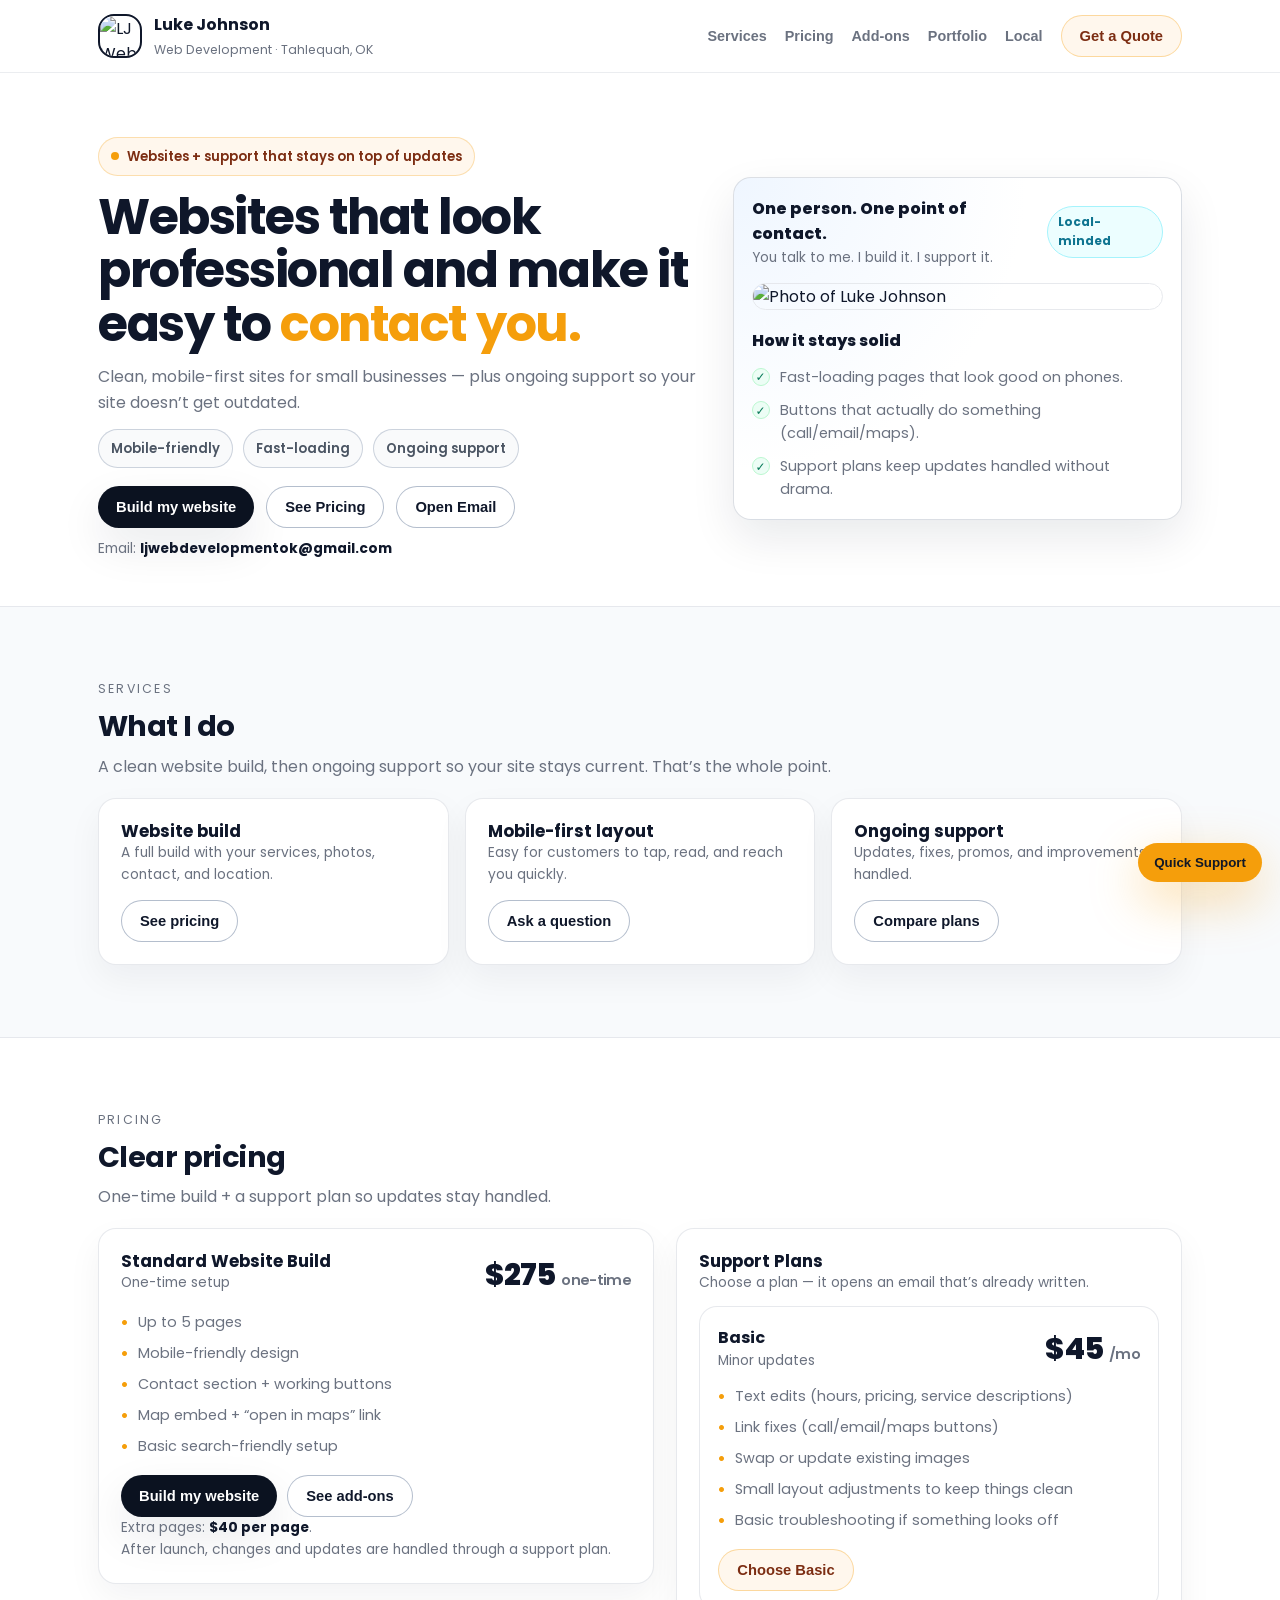
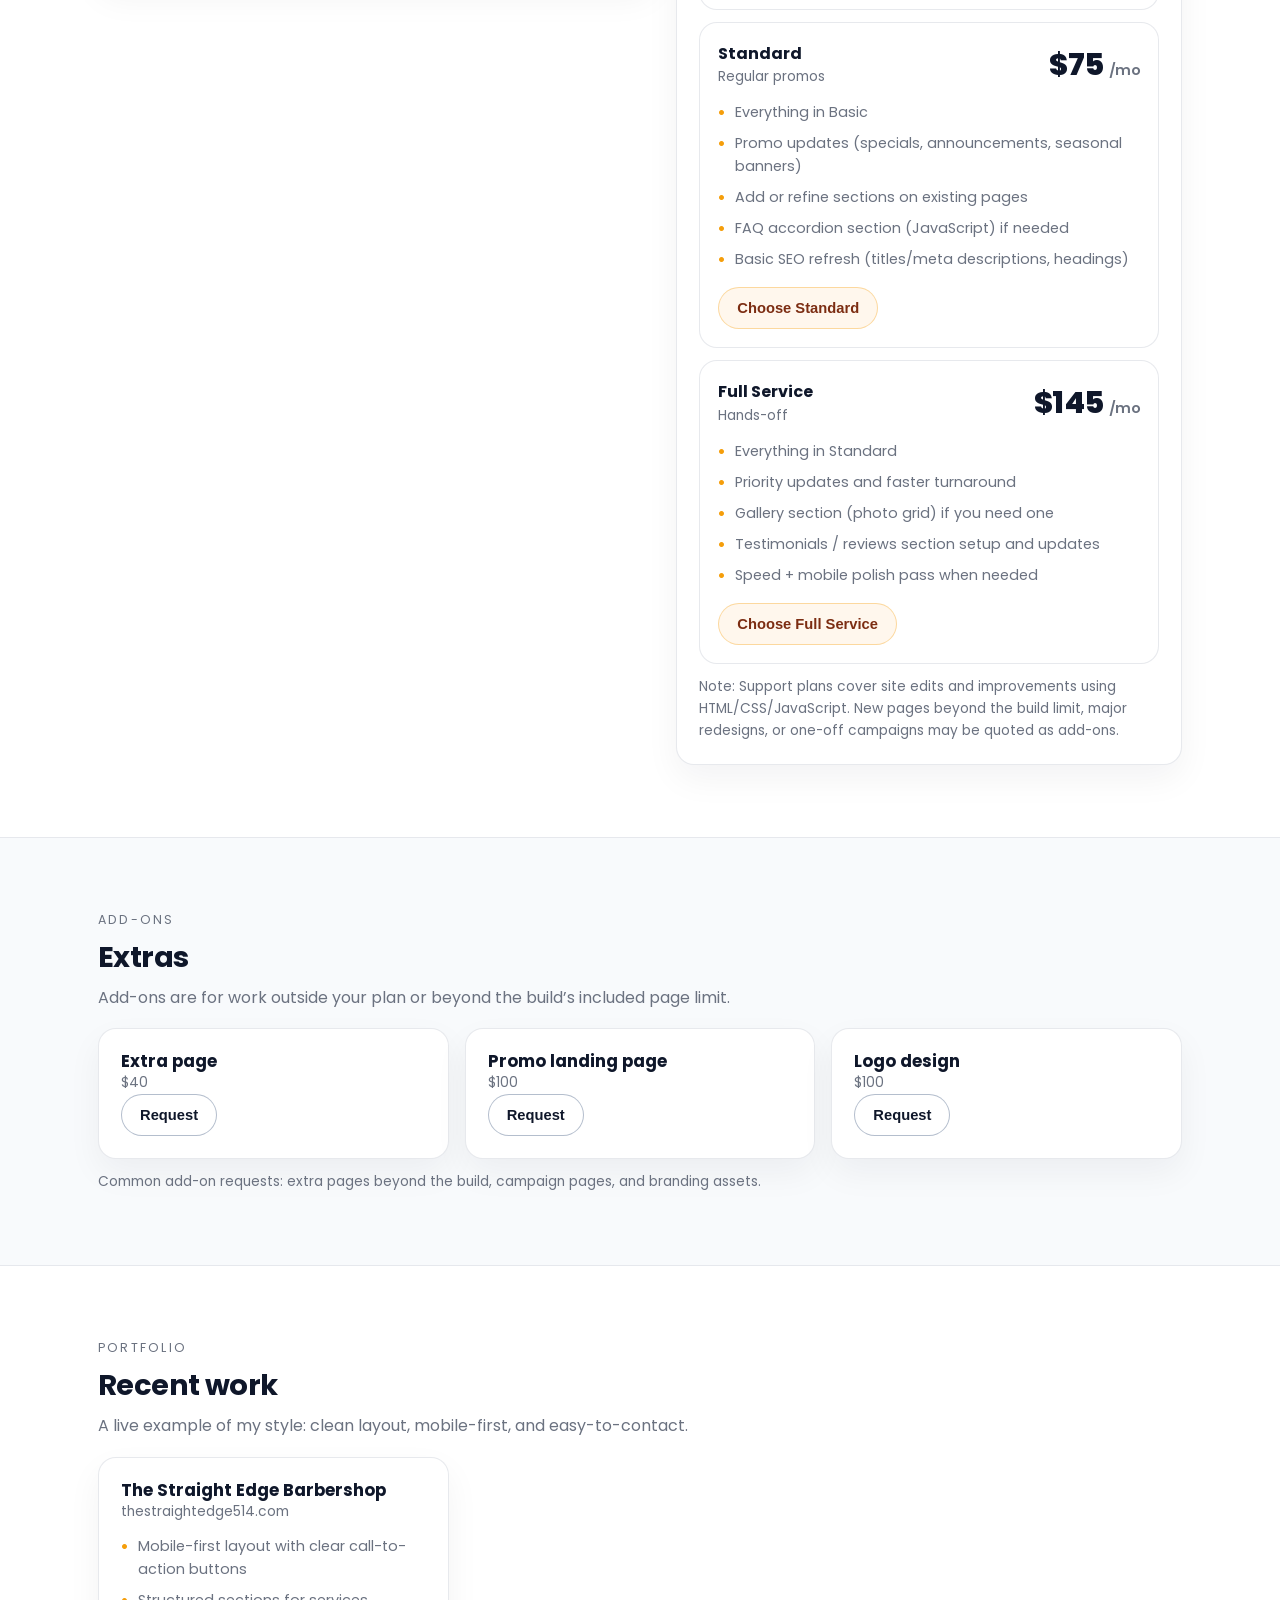
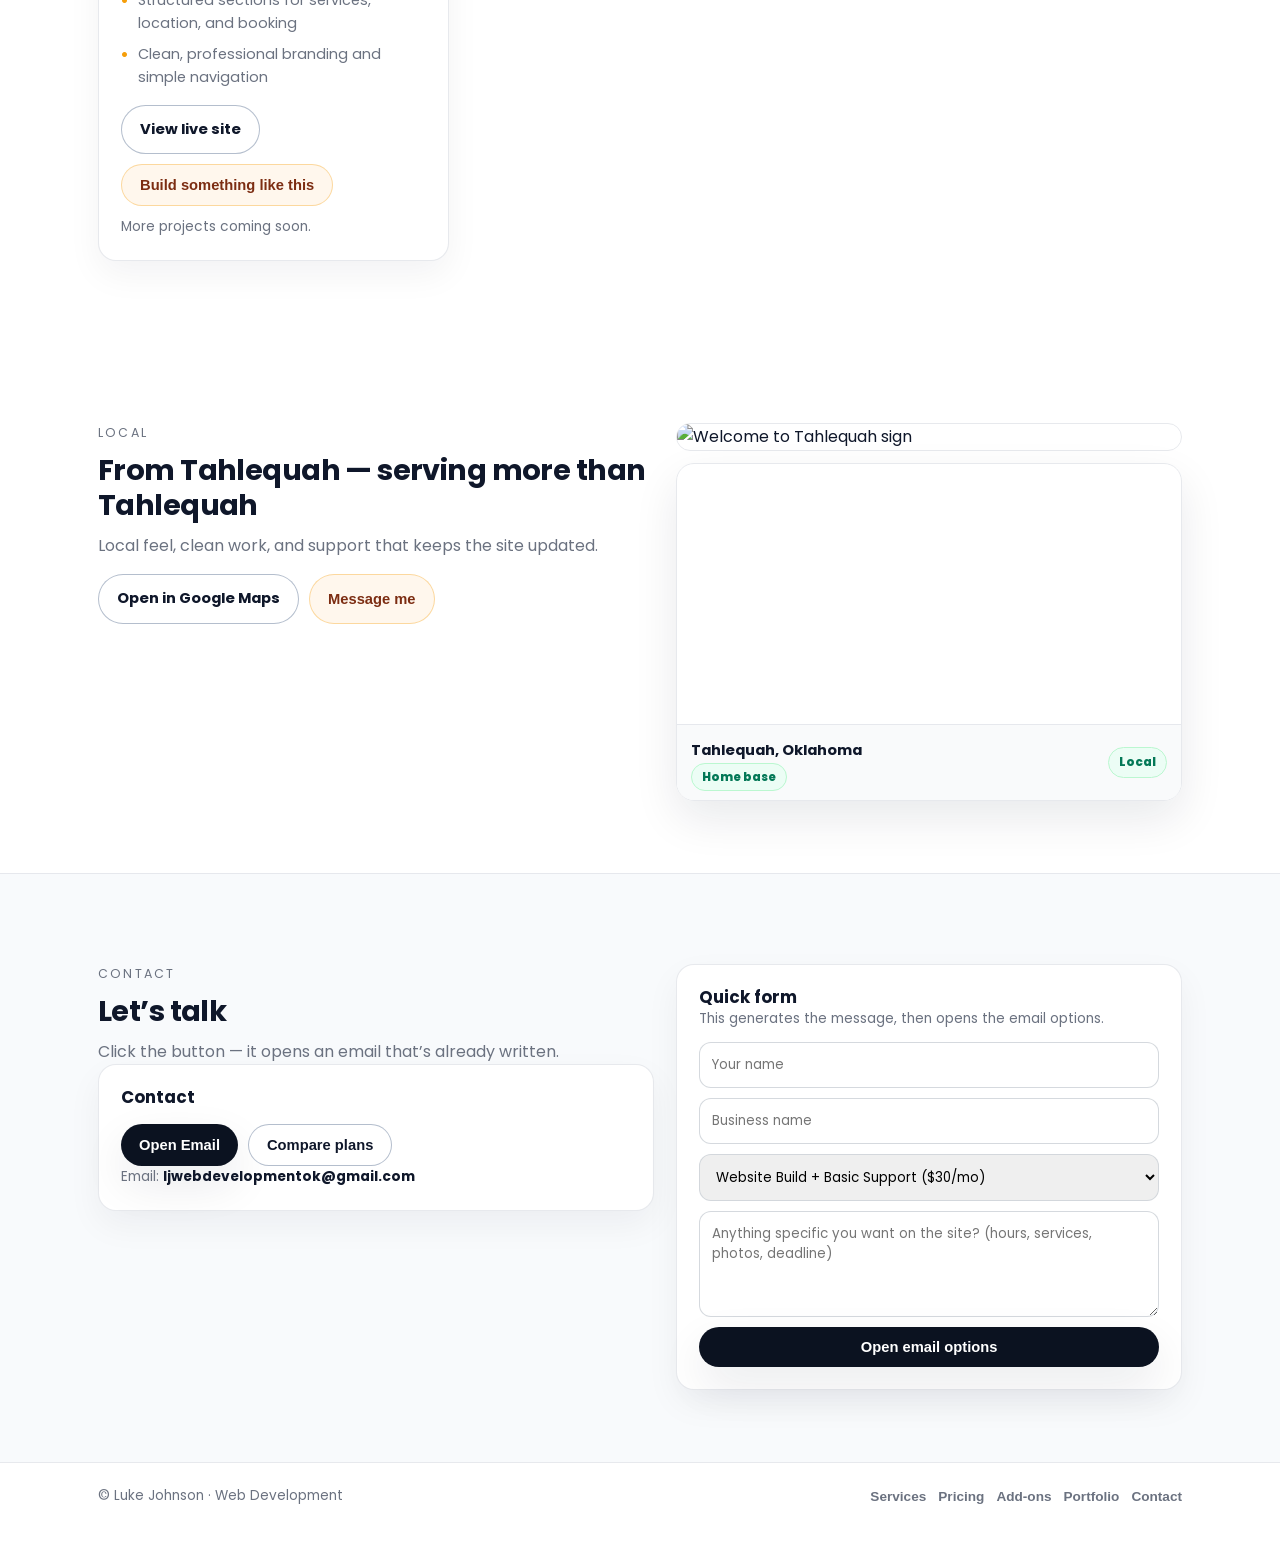
==== index.html @ 125fffab "Update prices index.html" ====
<!DOCTYPE html>
<html lang="en">
<head>
  <link rel="icon" type="image/png" href="/favicon.png">
  <meta charset="UTF-8" />
  <meta name="viewport" content="width=device-width, initial-scale=1" />
  <title>LJ Web Development</title>
  <meta name="description" content="Luke Johnson — websites + ongoing support for small businesses in Tahlequah and beyond." />

  <link rel="preconnect" href="https://fonts.googleapis.com">
  <link rel="preconnect" href="https://fonts.gstatic.com" crossorigin>
  <link href="https://fonts.googleapis.com/css2?family=Poppins:wght@300;400;500;600;700&display=swap" rel="stylesheet">

  <link rel="stylesheet" href="assets/css/style.css" />
</head>

<body>
<header>
  <div class="head">
    <div class="brand" role="button" tabindex="0" data-action="scroll" data-target="top" aria-label="Go to top">
      <div class="logoWrap" title="LJ Web Development">
        <img src="https://i.ibb.co/pByPkhsT/LJ-Web-Development-Black.png" alt="LJ Web Development logo" />
      </div>
      <div class="brandText">
        <strong>Luke Johnson</strong>
        <span>Web Development · Tahlequah, OK</span>
      </div>
    </div>

    <button class="menuBtn" id="menuBtn" aria-label="Toggle navigation"><span></span></button>

    <nav id="nav">
      <button class="navLink" type="button" data-action="scroll" data-target="services">Services</button>
      <button class="navLink" type="button" data-action="scroll" data-target="pricing">Pricing</button>
      <button class="navLink" type="button" data-action="scroll" data-target="addons">Add-ons</button>
      <button class="navLink" type="button" data-action="scroll" data-target="portfolio">Portfolio</button>
      <button class="navLink" type="button" data-action="scroll" data-target="local">Local</button>
      <button class="btn btnSoft" type="button" data-action="scroll" data-target="contact">Get a Quote</button>
    </nav>
  </div>
</header>

<main id="top">
  <!-- HERO -->
  <section class="hero">
    <div class="container heroGrid">
      <div>
        <div class="chip"><span class="dot"></span> Websites + support that stays on top of updates</div>

        <h1 class="heroTitle">
          Websites that look professional and make it easy to
          <span class="accent">contact you.</span>
        </h1>

        <p class="heroText">
          Clean, mobile-first sites for small businesses — plus ongoing support so your site doesn’t get outdated.
        </p>

        <div class="badges">
          <span class="badge">Mobile-friendly</span>
          <span class="badge">Fast-loading</span>
          <span class="badge">Ongoing support</span>
        </div>

        <div class="heroActions">
          <button class="btn btnPrimary" type="button" data-action="build">Build my website</button>
          <button class="btn btnOutline" type="button" data-action="scroll" data-target="pricing">See Pricing</button>

          <button class="btn btnOutline" type="button" data-action="email"
            data-subject="Website Inquiry - Luke Johnson"
            data-message="Hey Luke,%0D%0A%0D%0AI would like to talk to you about building a website with a support plan.%0D%0A%0D%0ABusiness name:%0D%0ABest contact:%0D%0AWhat I need:%0D%0A%0D%0AThanks!">
            Open Email
          </button>
        </div>

        <p class="small heroEmail">
          Email: <strong>ljwebdevelopmentok@gmail.com</strong>
        </p>
      </div>

      <aside class="heroSide">
        <div class="heroSideTop">
          <div>
            <div class="heroSideBold">One person. One point of contact.</div>
            <div class="small">You talk to me. I build it. I support it.</div>
          </div>
          <div class="pill">Local-minded</div>
        </div>

        <div class="heroPhoto">
          <img src="https://i.ibb.co/ZRC9yWjV/MOONDANCE-FAMILY-JOHNSON-15.avif" alt="Photo of Luke Johnson" />
        </div>

        <div class="heroSideBody">
          <div class="heroSideBold">How it stays solid</div>
          <ul class="checkList">
            <li><span class="check">✓</span><span>Fast-loading pages that look good on phones.</span></li>
            <li><span class="check">✓</span><span>Buttons that actually do something (call/email/maps).</span></li>
            <li><span class="check">✓</span><span>Support plans keep updates handled without drama.</span></li>
          </ul>
        </div>
      </aside>
    </div>
  </section>

  <!-- SERVICES -->
  <section id="services" class="section softBand">
    <div class="container">
      <div class="kicker">Services</div>
      <h2>What I do</h2>
      <p class="sectionLead">
        A clean website build, then ongoing support so your site stays current. That’s the whole point.
      </p>

      <div class="grid3">
        <div class="card pad">
          <h3>Website build</h3>
          <p class="small">A full build with your services, photos, contact, and location.</p>
          <div class="spacer"></div>
          <button class="btn btnOutline" type="button" data-action="scroll" data-target="pricing">See pricing</button>
        </div>

        <div class="card pad">
          <h3>Mobile-first layout</h3>
          <p class="small">Easy for customers to tap, read, and reach you quickly.</p>
          <div class="spacer"></div>
          <button class="btn btnOutline" type="button" data-action="scroll" data-target="contact">Ask a question</button>
        </div>

        <div class="card pad">
          <h3>Ongoing support</h3>
          <p class="small">Updates, fixes, promos, and improvements—handled.</p>
          <div class="spacer"></div>
          <button class="btn btnOutline" type="button" data-action="scroll" data-target="pricing">Compare plans</button>
        </div>
      </div>
    </div>
  </section>

  <!-- PRICING -->
  <section id="pricing" class="section">
    <div class="container">
      <div class="kicker">Pricing</div>
      <h2>Clear pricing</h2>
      <p class="sectionLead">One-time build + a support plan so updates stay handled.</p>

      <div class="split">
        <div class="card pad">
          <div class="priceTop">
            <div>
              <h3>Standard Website Build</h3>
              <div class="small">One-time setup</div>
            </div>
            <div class="price">$275 <small>one-time</small></div>
          </div>

          <ul class="list">
            <li>Up to 5 pages</li>
            <li>Mobile-friendly design</li>
            <li>Contact section + working buttons</li>
            <li>Map embed + “open in maps” link</li>
            <li>Basic search-friendly setup</li>
          </ul>

          <div class="row">
            <button class="btn btnPrimary" type="button" data-action="build">Build my website</button>
            <button class="btn btnOutline" type="button" data-action="scroll" data-target="addons">See add-ons</button>
          </div>

          <p class="small">Extra pages: <strong>$40 per page</strong>.</p>
          <p class="small">After launch, changes and updates are handled through a support plan.</p>
        </div>

        <!-- SUPPORT PLANS (single section: cards + explained bullets under each) -->
        <div class="card pad">
          <h3>Support Plans</h3>
          <p class="small">Choose a plan — it opens an email that’s already written.</p>

          <div class="miniCard">
            <div class="priceTop">
              <div><strong>Basic</strong><div class="small">Minor updates</div></div>
              <div class="price">$45 <small>/mo</small></div>
            </div>

            <ul class="list" style="margin-top:12px;">
              <li>Text edits (hours, pricing, service descriptions)</li>
              <li>Link fixes (call/email/maps buttons)</li>
              <li>Swap or update existing images</li>
              <li>Small layout adjustments to keep things clean</li>
              <li>Basic troubleshooting if something looks off</li>
            </ul>

            <div class="row">
              <button class="btn btnSoft" type="button" data-action="plan" data-plan="Basic Support ($30/mo)">Choose Basic</button>
            </div>
          </div>

          <div class="miniCard">
            <div class="priceTop">
              <div><strong>Standard</strong><div class="small">Regular promos</div></div>
              <div class="price">$75 <small>/mo</small></div>
            </div>

            <ul class="list" style="margin-top:12px;">
              <li>Everything in Basic</li>
              <li>Promo updates (specials, announcements, seasonal banners)</li>
              <li>Add or refine sections on existing pages</li>
              <li>FAQ accordion section (JavaScript) if needed</li>
              <li>Basic SEO refresh (titles/meta descriptions, headings)</li>
            </ul>

            <div class="row">
              <button class="btn btnSoft" type="button" data-action="plan" data-plan="Standard Support ($65/mo)">Choose Standard</button>
            </div>
          </div>

          <div class="miniCard">
            <div class="priceTop">
              <div><strong>Full Service</strong><div class="small">Hands-off</div></div>
              <div class="price">$145 <small>/mo</small></div>
            </div>

            <ul class="list" style="margin-top:12px;">
              <li>Everything in Standard</li>
              <li>Priority updates and faster turnaround</li>
              <li>Gallery section (photo grid) if you need one</li>
              <li>Testimonials / reviews section setup and updates</li>
              <li>Speed + mobile polish pass when needed</li>
            </ul>

            <div class="row">
              <button class="btn btnSoft" type="button" data-action="plan" data-plan="Full Service Support ($125/mo)">Choose Full Service</button>
            </div>
          </div>

          <p class="small" style="margin-top:12px;">
            Note: Support plans cover site edits and improvements using HTML/CSS/JavaScript. New pages beyond the build limit, major redesigns, or one-off campaigns may be quoted as add-ons.
          </p>
        </div>
      </div>
    </div>
  </section>

  <!-- ADD-ONS -->
  <section id="addons" class="section softBand">
    <div class="container">
      <div class="kicker">Add-ons</div>
      <h2>Extras</h2>
      <p class="sectionLead">Add-ons are for work outside your plan or beyond the build’s included page limit.</p>

      <div class="grid3">
        <div class="card pad">
          <h3>Extra page</h3>
          <p class="small">$40</p>
          <button class="btn btnOutline" type="button" data-action="addon" data-addon="Extra Page ($40)">Request</button>
        </div>

        <div class="card pad">
          <h3>Promo landing page</h3>
          <p class="small">$100</p>
          <button class="btn btnOutline" type="button" data-action="addon" data-addon="Promo Landing Page ($100)">Request</button>
        </div>

        <div class="card pad">
          <h3>Logo design</h3>
          <p class="small">$100</p>
          <button class="btn btnOutline" type="button" data-action="addon" data-addon="Logo Design ($100)">Request</button>
        </div>
      </div>

      <p class="small" style="margin-top:12px;">
        Common add-on requests: extra pages beyond the build, campaign pages, and branding assets.
      </p>
    </div>
  </section>

  <!-- PORTFOLIO -->
  <section id="portfolio" class="section">
    <div class="container">
      <div class="kicker">Portfolio</div>
      <h2>Recent work</h2>
      <p class="sectionLead">A live example of my style: clean layout, mobile-first, and easy-to-contact.</p>

      <div class="grid3">
        <div class="card pad">
          <h3>The Straight Edge Barbershop</h3>
          <p class="small">thestraightedge514.com</p>

          <ul class="list" style="margin-top:12px;">
            <li>Mobile-first layout with clear call-to-action buttons</li>
            <li>Structured sections for services, location, and booking</li>
            <li>Clean, professional branding and simple navigation</li>
          </ul>

          <div class="row">
            <a class="btn btnOutline" href="https://thestraightedge514.com" target="_blank" rel="noopener">View live site</a>
            <button class="btn btnSoft" type="button" data-action="email"
              data-subject="Website Inquiry - Build a Site Like Straight Edge"
              data-message="Hey Luke,%0D%0A%0D%0AI saw your portfolio site (The Straight Edge Barbershop) and I want something similar.%0D%0A%0D%0ABusiness name:%0D%0ABest contact:%0D%0AWhat kind of site I need:%0D%0A%0D%0AThanks!">
              Build something like this
            </button>
          </div>

          <p class="small" style="margin-top:10px;">More projects coming soon.</p>
        </div>
      </div>
    </div>
  </section>

  <!-- LOCAL -->
  <section id="local" class="section">
    <div class="container split">
      <div>
        <div class="kicker">Local</div>
        <h2>From Tahlequah — serving more than Tahlequah</h2>
        <p class="sectionLead">Local feel, clean work, and support that keeps the site updated.</p>

        <div class="row">
          <a class="btn btnOutline" href="https://www.google.com/maps?q=Tahlequah+OK" target="_blank" rel="noopener">Open in Google Maps</a>
          <button class="btn btnSoft" type="button" data-action="scroll" data-target="contact">Message me</button>
        </div>
      </div>

      <div>
        <div class="imgCard">
          <img src="https://i.ibb.co/RkyDnNZb/image.png" alt="Welcome to Tahlequah sign" />
        </div>

        <div class="mapCard">
          <iframe class="mapFrame" loading="lazy" referrerpolicy="no-referrer-when-downgrade"
            src="https://www.google.com/maps?q=Tahlequah%20OK&output=embed"></iframe>
          <div class="mapCap">
            <div><strong>Tahlequah, Oklahoma</strong><br><span class="small">Home base</span></div>
            <span>Local</span>
          </div>
        </div>
      </div>
    </div>
  </section>

  <!-- CONTACT -->
  <section id="contact" class="section softTop">
    <div class="container split">
      <div>
        <div class="kicker">Contact</div>
        <h2>Let’s talk</h2>
        <p class="sectionLead">Click the button — it opens an email that’s already written.</p>

        <div class="card pad">
          <h3>Contact</h3>
          <div class="row">
            <button class="btn btnPrimary" type="button" data-action="email"
              data-subject="Website Inquiry - Luke Johnson"
              data-message="Hey Luke,%0D%0A%0D%0AI would like to talk to you about building a website with a support plan.%0D%0A%0D%0ABusiness name:%0D%0ABest contact:%0D%0AWhat I need:%0D%0A%0D%0AThanks!">
              Open Email
            </button>
            <button class="btn btnOutline" type="button" data-action="scroll" data-target="pricing">Compare plans</button>
          </div>

          <p class="small">Email: <strong>ljwebdevelopmentok@gmail.com</strong></p>
        </div>
      </div>

      <div class="card pad">
        <h3>Quick form</h3>
        <p class="small">This generates the message, then opens the email options.</p>

        <form id="quoteForm" class="form">
          <input id="name" type="text" placeholder="Your name" required>
          <input id="biz" type="text" placeholder="Business name">
          <select id="need">
            <option>Website Build + Basic Support ($30/mo)</option>
            <option>Website Build + Standard Support ($65/mo)</option>
            <option>Website Build + Full Service Support ($125/mo)</option>
          </select>
          <textarea id="details" rows="4" placeholder="Anything specific you want on the site? (hours, services, photos, deadline)"></textarea>
          <button class="btn btnPrimary" type="submit">Open email options</button>
        </form>
      </div>
    </div>
  </section>

  <footer>
    <div class="container foot">
      <div>© <span id="year"></span> Luke Johnson · Web Development</div>
      <div class="footLinks">
        <button class="footBtn" type="button" data-action="scroll" data-target="services">Services</button>
        <button class="footBtn" type="button" data-action="scroll" data-target="pricing">Pricing</button>
        <button class="footBtn" type="button" data-action="scroll" data-target="addons">Add-ons</button>
        <button class="footBtn" type="button" data-action="scroll" data-target="portfolio">Portfolio</button>
        <button class="footBtn" type="button" data-action="scroll" data-target="contact">Contact</button>
      </div>
    </div>
  </footer>

  <button class="supportBtn" id="supportBtn" type="button">Quick Support</button>
</main>

<!-- Email Modal -->
<div class="modalBack" id="modalBack" aria-hidden="true">
  <div class="modal" role="dialog" aria-modal="true" aria-label="Email options">
    <div class="modalHead">
      <strong>Email options</strong>
      <button class="xBtn" id="closeModal" type="button" aria-label="Close">✕</button>
    </div>
    <div class="modalBody">
      <div class="modalSubject" id="modalSubject">Subject</div>
      <div class="small">Some runners block email apps. If that happens, use Gmail or copy the message.</div>

      <div class="modalActions">
        <button class="btn btnPrimary" type="button" id="openMailApp">Open Email App</button>
        <button class="btn btnOutline" type="button" id="openGmail">Open Gmail</button>
        <button class="btn btnSoft" type="button" id="copyMsg">Copy Message</button>
      </div>

      <div class="msgBox" id="modalMessage"></div>
      <div class="toast" id="toast">Copied.</div>
    </div>
  </div>
</div>

<script src="assets/js/main.js" defer></script>
</body>
</html>
---- assets/css/style.css ----
:root{
  --ink:#0f172a;
  --muted:#6b7280;
  --border:#e5e7eb;
  --bg:#ffffff;
  --soft:#f8fafc;
  --navy:#0b1220;
  --accent:#f59e0b;
  --accentSoft:#fff7ed;

  --radius:18px;
  --pill:999px;
  --shadow:0 18px 45px rgba(15,23,42,.09);
  --shadow2:0 28px 70px rgba(15,23,42,.16);
  --max:1120px;
}

*{box-sizing:border-box;margin:0;padding:0}
html{scroll-behavior:smooth}
body{
  font-family:"Poppins",system-ui,-apple-system,BlinkMacSystemFont,"Segoe UI",sans-serif;
  background:var(--bg);
  color:var(--ink);
  line-height:1.6;
}
img{max-width:100%;display:block}
.container{max-width:var(--max);margin:0 auto;padding:0 18px}
.section{padding:72px 0}
.kicker{
  font-size:.78rem;
  letter-spacing:.18em;
  text-transform:uppercase;
  color:var(--muted);
  margin-bottom:10px;
}
h1{font-size:clamp(2.2rem,3vw + 1rem,3.1rem);line-height:1.08;letter-spacing:-.03em}
h2{font-size:1.8rem;letter-spacing:-.02em;line-height:1.2}
h3{font-size:1.05rem;line-height:1.25}
p{color:var(--muted)}
.small{font-size:.86rem;color:var(--muted)}
strong{color:var(--ink)}

.chip{
  display:inline-flex;align-items:center;gap:8px;
  padding:8px 12px;border-radius:var(--pill);
  background:var(--accentSoft);
  border:1px solid rgba(245,158,11,.28);
  font-size:.82rem;color:#7c2d12;
  font-weight:600;
}
.dot{width:8px;height:8px;border-radius:99px;background:var(--accent)}
.accent{color:var(--accent)}
.spacer{height:14px}

.card{
  border:1px solid rgba(229,231,235,.9);
  border-radius:var(--radius);
  background:#fff;
  box-shadow:0 14px 34px rgba(15,23,42,.05);
}
.pad{padding:22px}

.btn{
  appearance:none;border:none;cursor:pointer;
  display:inline-flex;align-items:center;justify-content:center;gap:10px;
  padding:12px 18px;border-radius:var(--pill);
  font-weight:700;font-size:.92rem;
  transition:transform .16s ease, box-shadow .16s ease, background .16s ease, border-color .16s ease;
  white-space:nowrap;
  text-decoration:none;
}
.btnPrimary{background:var(--navy);color:#fff;box-shadow:var(--shadow)}
.btnPrimary:hover{transform:translateY(-1px);box-shadow:var(--shadow2)}
.btnOutline{background:#fff;border:1px solid rgba(148,163,184,.7);color:var(--ink)}
.btnOutline:hover{transform:translateY(-1px);border-color:var(--ink)}
.btnSoft{background:var(--accentSoft);border:1px solid rgba(245,158,11,.35);color:#7c2d12}
.btnSoft:hover{transform:translateY(-1px);box-shadow:0 16px 40px rgba(245,158,11,.18)}

header{
  position:sticky;top:0;z-index:50;
  background:rgba(255,255,255,.92);
  backdrop-filter:blur(10px);
  border-bottom:1px solid rgba(229,231,235,.75);
}
.head{
  max-width:var(--max);
  margin:0 auto;
  padding:12px 18px;
  display:flex;align-items:center;justify-content:space-between;gap:12px;
  position:relative;
}
.brand{display:flex;align-items:center;gap:12px}
.logoWrap{
  width:44px;height:44px;border-radius:16px;
  border:2px solid var(--ink);
  background:#fff;
  overflow:hidden;
  flex-shrink:0;
  display:flex;align-items:center;justify-content:center;
}
.logoWrap img{width:100%;height:100%;object-fit:contain}
.brandText{display:flex;flex-direction:column;gap:2px}
.brandText strong{font-size:1rem}
.brandText span{font-size:.78rem;color:var(--muted)}

nav{display:flex;align-items:center;gap:18px}
.navLink{
  font-size:.9rem;
  color:var(--muted);
  font-weight:600;
  background:transparent;
  border:none;
  cursor:pointer;
  padding:6px 0;
  position:relative;
}
.navLink:hover{color:var(--ink)}
.navLink::after{
  content:"";position:absolute;left:0;bottom:-6px;width:0;height:2px;border-radius:999px;
  background:var(--accent);transition:width .16s ease;
}
.navLink:hover::after{width:18px}

.menuBtn{
  display:none;align-items:center;justify-content:center;
  width:40px;height:40px;border-radius:999px;
  border:1px solid var(--border);background:#fff;cursor:pointer;
}
.menuBtn span{width:16px;height:2px;background:var(--ink);border-radius:999px;position:relative}
.menuBtn span::before,.menuBtn span::after{
  content:"";position:absolute;left:0;width:100%;height:2px;background:var(--ink);border-radius:999px;
  transition:transform .16s ease, top .16s ease;
}
.menuBtn span::before{top:-5px}
.menuBtn span::after{top:5px}
.menuBtn.active span{background:transparent}
.menuBtn.active span::before{top:0;transform:rotate(45deg)}
.menuBtn.active span::after{top:0;transform:rotate(-45deg)}

.hero{padding:64px 0 46px}
.heroGrid{
  display:grid;
  grid-template-columns: minmax(0,1.35fr) minmax(0,1fr);
  gap:28px;
  align-items:center;
}
.heroTitle{margin-top:14px}
.heroText{margin-top:14px}
.heroActions{display:flex;flex-wrap:wrap;gap:12px;margin-top:18px}
.heroEmail{margin-top:10px}
.badges{display:flex;flex-wrap:wrap;gap:10px;margin-top:14px}
.badge{
  padding:8px 12px;border-radius:var(--pill);
  border:1px solid rgba(148,163,184,.45);
  background:#f9fafb;
  font-size:.82rem;color:#4b5563;font-weight:600;
}

.heroSide{
  background: radial-gradient(circle at top left, #eff6ff 0, #ffffff 52%);
  border:1px solid rgba(209,213,219,.75);
  box-shadow:var(--shadow);
  border-radius:var(--radius);
  overflow:hidden;
}
.heroSideTop{
  padding:18px 18px 0;
  display:flex;align-items:center;justify-content:space-between;gap:10px;
}
.heroSideTop .pill{
  padding:6px 10px;border-radius:var(--pill);
  background:#ecfeff;border:1px solid #a5f3fc;
  color:#0e7490;font-size:.74rem;font-weight:700;
}
.heroSideBold{font-weight:800}
.heroPhoto{margin:14px 18px 0;border-radius:14px;overflow:hidden;border:1px solid rgba(229,231,235,.9)}
.heroPhoto img{width:100%;height:auto;object-fit:cover}
.heroSideBody{padding:18px}

.checkList{list-style:none;display:flex;flex-direction:column;gap:10px;margin-top:12px}
.checkList li{display:flex;gap:10px;align-items:flex-start;color:var(--muted);font-size:.9rem}
.check{
  width:18px;height:18px;border-radius:999px;
  background:#ecfdf5;border:1px solid #bbf7d0;
  color:#047857;font-weight:800;
  display:inline-flex;align-items:center;justify-content:center;
  flex-shrink:0;font-size:.75rem;margin-top:2px;
}

.grid3{display:grid;grid-template-columns:repeat(3,minmax(0,1fr));gap:16px;margin-top:18px}
.split{display:grid;grid-template-columns: minmax(0,1.1fr) minmax(0,1fr);gap:22px;align-items:start;margin-top:18px}

.priceTop{display:flex;align-items:flex-start;justify-content:space-between;gap:10px}
.price{font-size:1.9rem;font-weight:800;letter-spacing:-.02em}
.price small{font-size:.9rem;color:var(--muted);font-weight:600}

.list{margin-top:12px;list-style:none;display:flex;flex-direction:column;gap:8px}
.list li{display:flex;gap:10px;align-items:flex-start;font-size:.9rem;color:var(--muted)}
.list li::before{content:"•";color:var(--accent);font-weight:900}

.row{display:flex;flex-wrap:wrap;gap:10px;margin-top:16px}
.sectionLead{margin-top:10px;max-width:780px}

.imgCard{border-radius:var(--radius);overflow:hidden;border:1px solid rgba(229,231,235,.9)}
.mapCard{border-radius:var(--radius);overflow:hidden;border:1px solid rgba(229,231,235,.9);box-shadow:var(--shadow);margin-top:12px}
.mapFrame{border:0;width:100%;height:260px;display:block}
.mapCap{padding:12px 14px;background:#f9fafb;border-top:1px solid rgba(229,231,235,.9);display:flex;align-items:center;justify-content:space-between;gap:10px}
.mapCap strong{font-size:.92rem}
.mapCap span{font-size:.74rem;padding:5px 10px;border-radius:var(--pill);background:#ecfdf5;border:1px solid #bbf7d0;color:#047857;font-weight:800}

.form{margin-top:12px;display:flex;flex-direction:column;gap:10px}
.form input,.form select,.form textarea{
  padding:12px;border-radius:12px;border:1px solid rgba(209,213,219,.9);
  font-family:inherit;
}
.form textarea{resize:vertical}

footer{border-top:1px solid rgba(229,231,235,.9);padding:22px 0 36px;color:var(--muted);font-size:.85rem}
.foot{display:flex;align-items:center;justify-content:space-between;gap:12px;flex-wrap:wrap}
.footLinks{display:flex;gap:12px;flex-wrap:wrap}
.footBtn{
  background:transparent;border:none;cursor:pointer;
  color:var(--muted);font-weight:700;font-size:.85rem;
}
.footBtn:hover{color:var(--ink)}

.supportBtn{
  position:fixed;right:18px;bottom:18px;z-index:60;
  background:var(--accent);color:#111827;
  padding:12px 16px;border-radius:var(--pill);
  font-weight:800;border:0;cursor:pointer;
  box-shadow:0 18px 50px rgba(245,158,11,.35);
  transition:transform .16s ease, box-shadow .16s ease;
}
.supportBtn:hover{transform:translateY(-1px);box-shadow:0 26px 70px rgba(245,158,11,.45)}

.modalBack{
  position:fixed;inset:0;z-index:100;
  background:rgba(15,23,42,.55);
  display:none;align-items:center;justify-content:center;
  padding:18px;
}
.modal{
  max-width:560px;width:100%;
  background:#fff;border-radius:20px;
  border:1px solid rgba(229,231,235,.9);
  box-shadow:0 40px 120px rgba(15,23,42,.35);
  overflow:hidden;
}
.modalHead{
  padding:16px 18px;
  background:var(--soft);
  border-bottom:1px solid rgba(229,231,235,.9);
  display:flex;align-items:center;justify-content:space-between;gap:10px;
}
.modalSubject{font-weight:700}
.xBtn{
  width:38px;height:38px;border-radius:999px;
  border:1px solid rgba(209,213,219,.9);
  background:#fff;cursor:pointer;font-weight:900;
  display:flex;align-items:center;justify-content:center;
}
.modalBody{padding:18px}
.modalActions{display:flex;flex-wrap:wrap;gap:10px;margin-top:14px}
.msgBox{
  margin-top:12px;
  border:1px solid rgba(229,231,235,.9);
  border-radius:14px;
  padding:12px;
  background:#fff;
  font-size:.9rem;
  color:#111827;
  white-space:pre-wrap;
}
.toast{
  margin-top:10px;
  font-size:.85rem;
  color:#047857;
  font-weight:700;
  display:none;
}

.softBand{
  background:var(--soft);
  border-top:1px solid rgba(229,231,235,.9);
  border-bottom:1px solid rgba(229,231,235,.9);
}
.softTop{
  background:var(--soft);
  border-top:1px solid rgba(229,231,235,.9);
}

.miniCard{
  box-shadow:none;
  margin-top:12px;
  border:1px solid rgba(229,231,235,.9);
  border-radius:var(--radius);
  padding:18px;
  background:#fff;
}

@media (max-width: 920px){
  .heroGrid,.split{grid-template-columns:1fr}
}
@media (max-width: 820px){
  .grid3{grid-template-columns:1fr}
}
@media (max-width: 720px){
  nav{
    position:absolute;left:0;right:0;top:100%;
    background:#fff;border-bottom:1px solid rgba(229,231,235,.9);
    padding:14px 18px;
    display:flex;flex-direction:column;align-items:flex-start;gap:12px;
    opacity:0;pointer-events:none;transform:translateY(-6px);
    transition:opacity .16s ease, transform .16s ease;
  }
  nav.open{opacity:1;pointer-events:auto;transform:translateY(0)}
  .menuBtn{display:inline-flex}
}
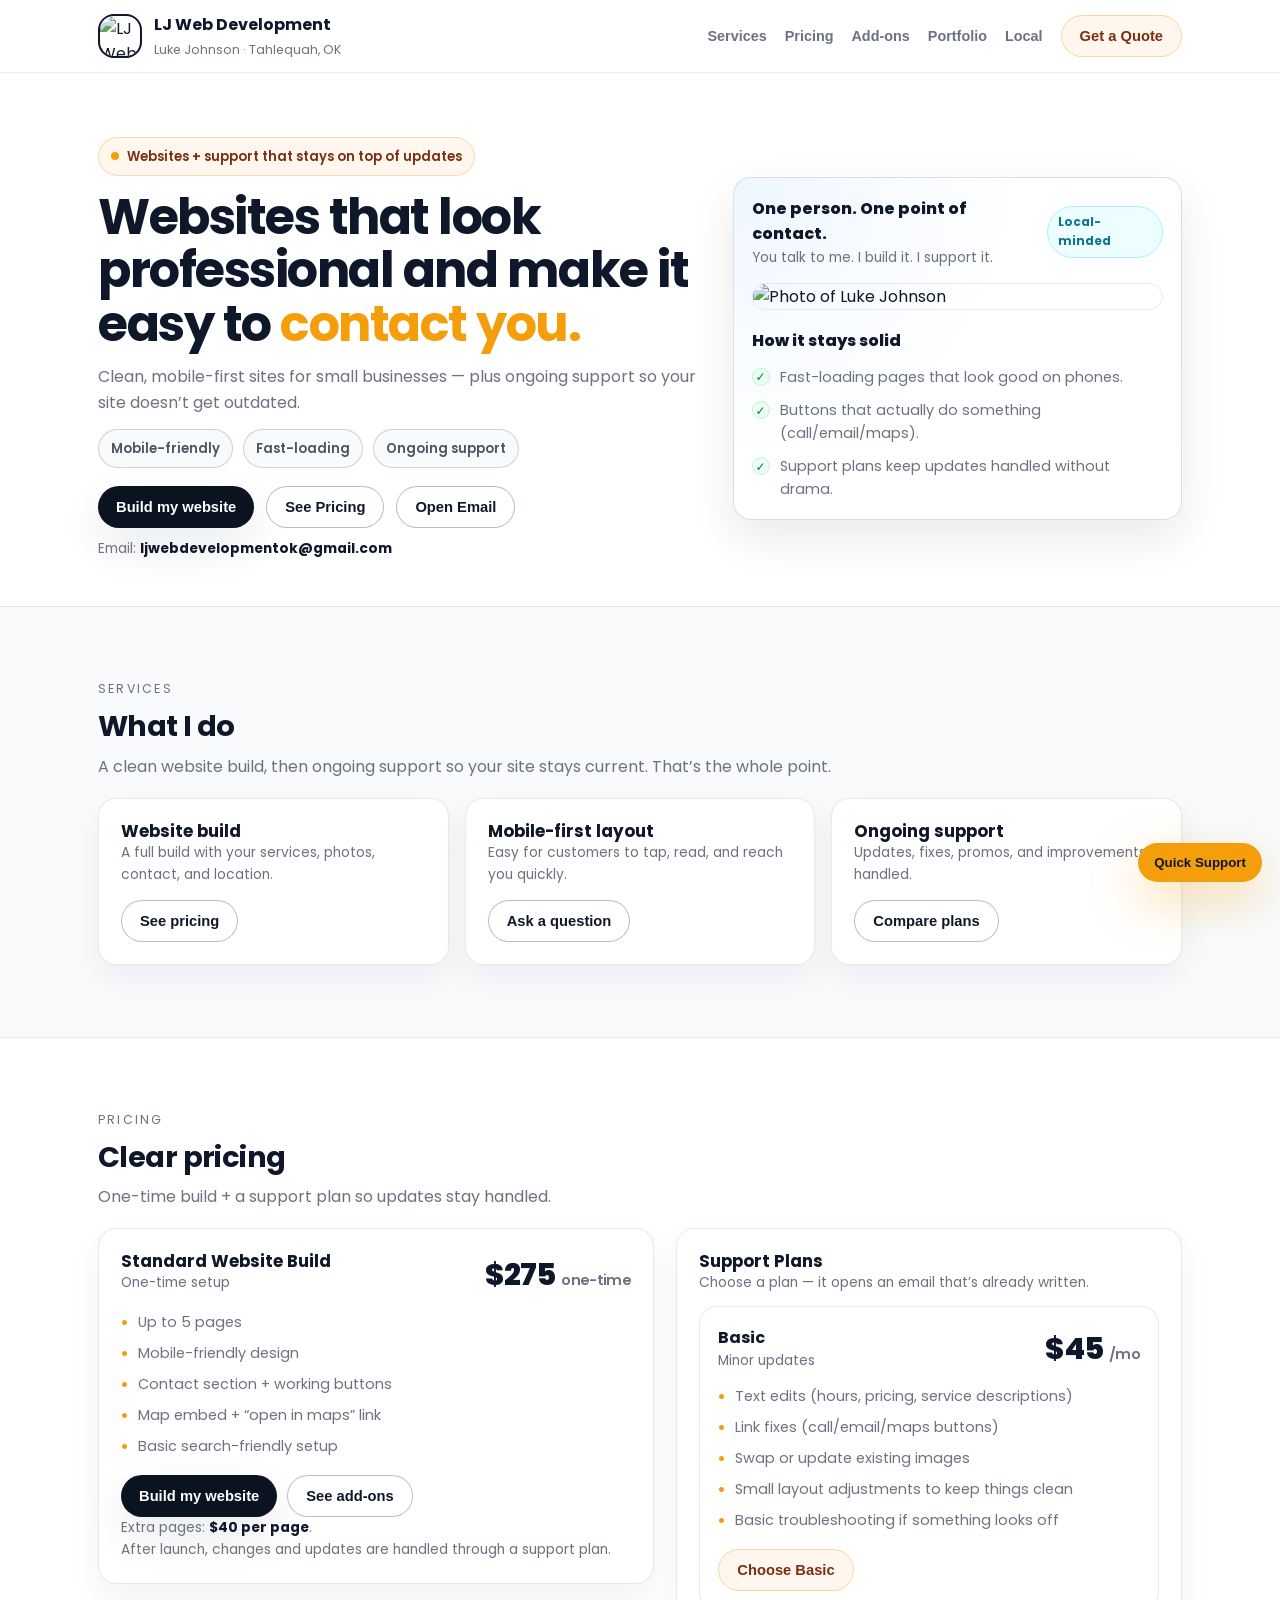
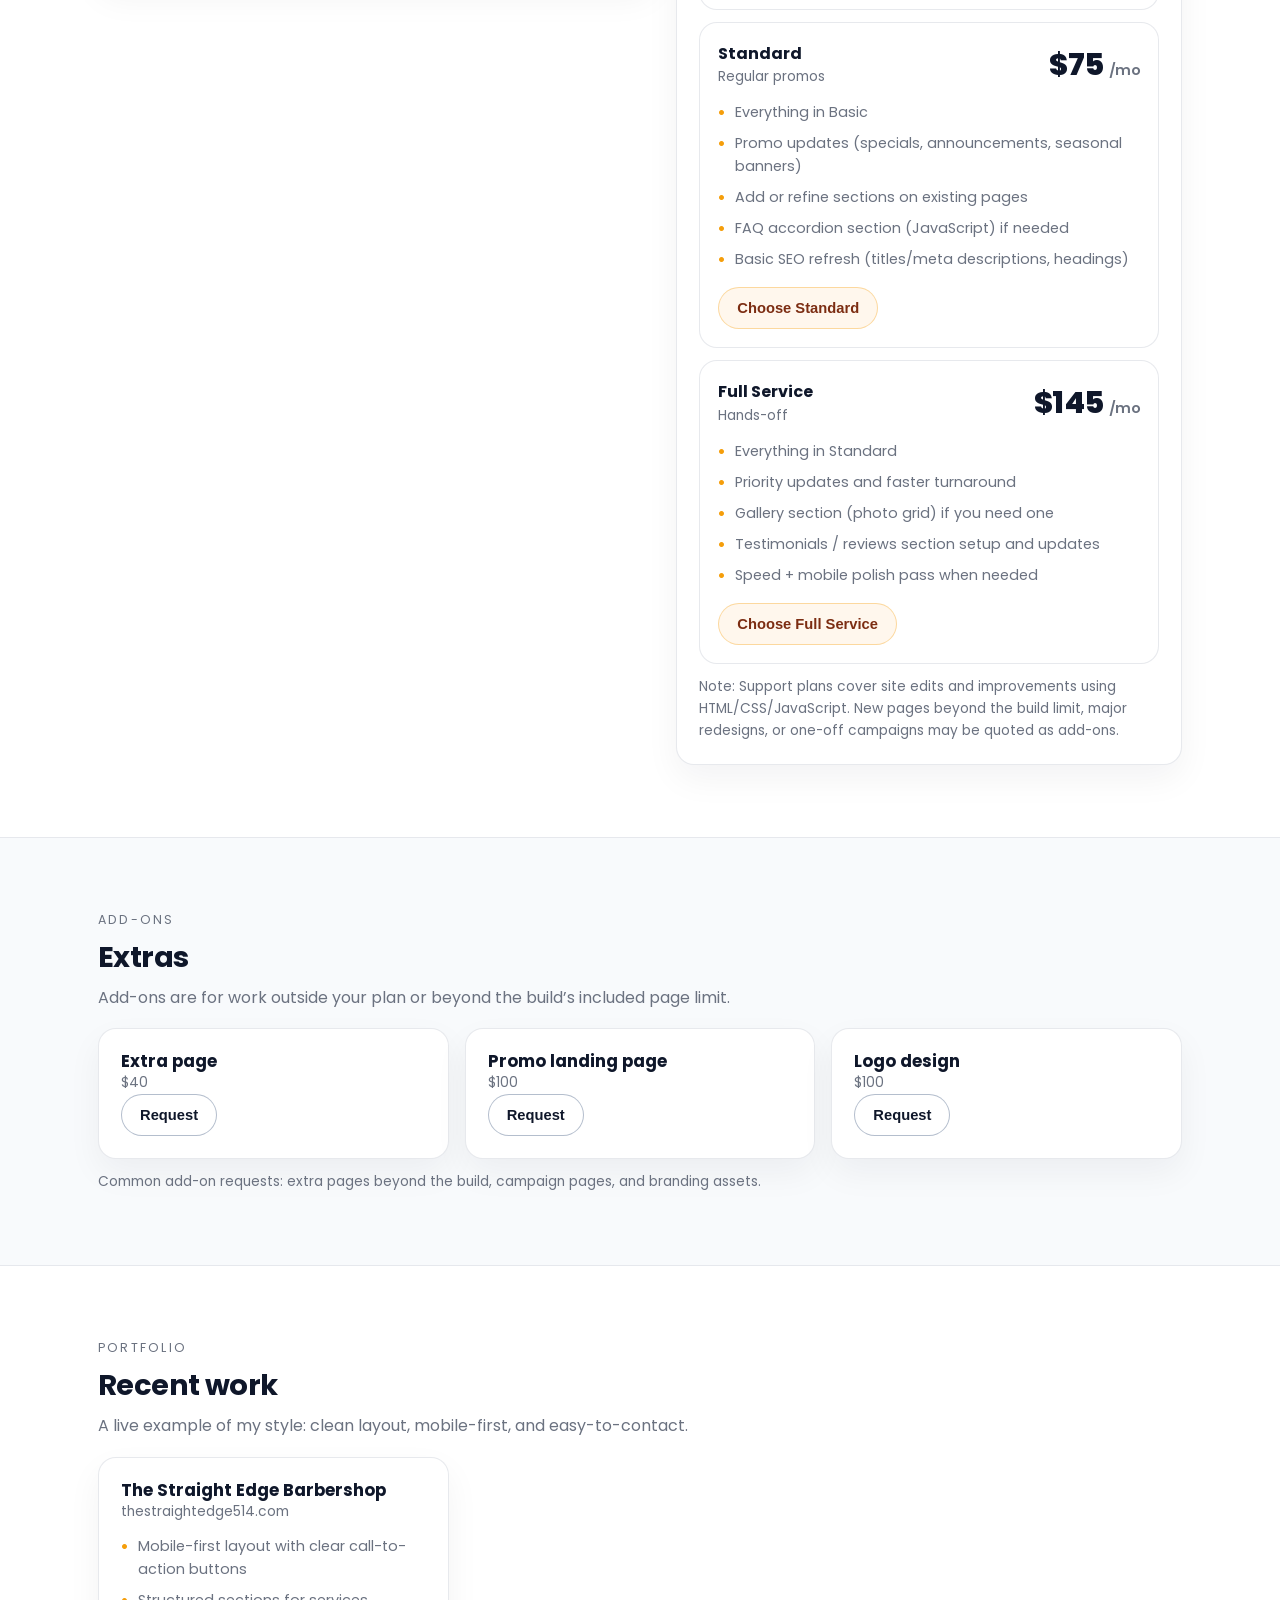
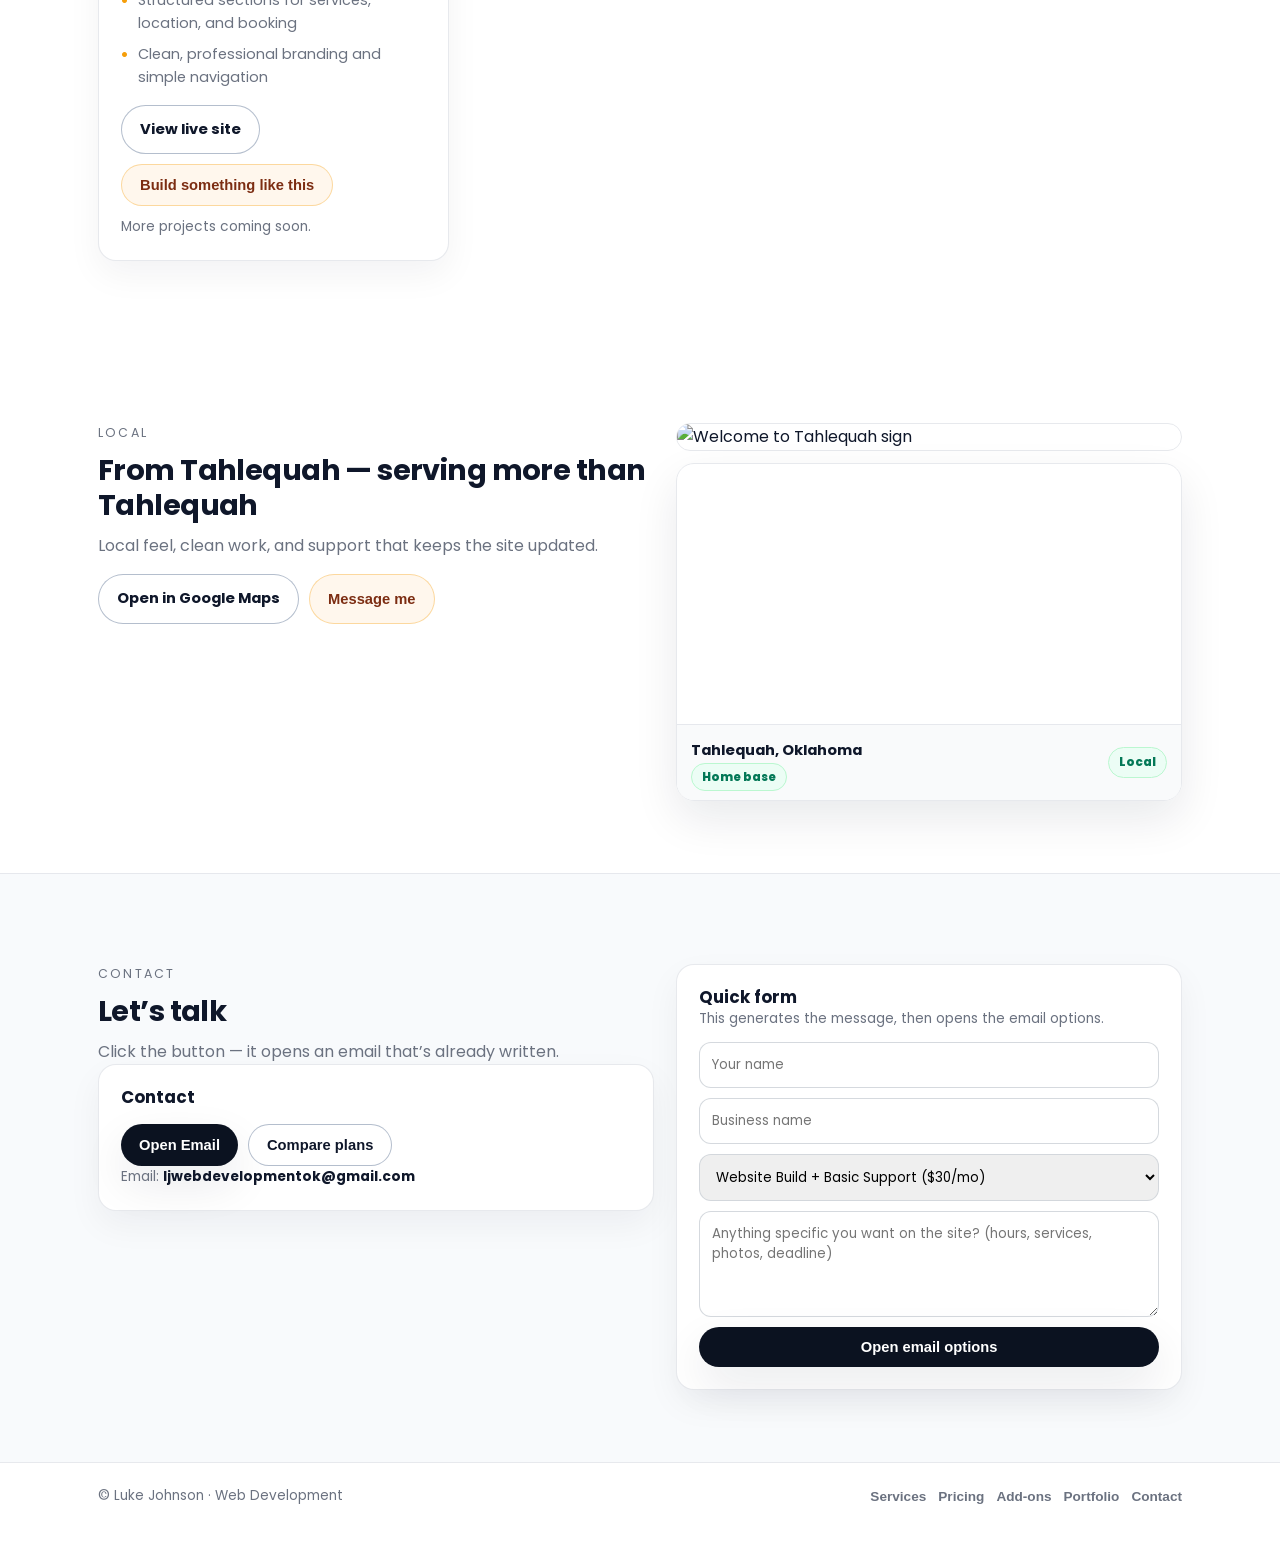
==== commit 3ade1f14: "Update Head Name index.html" ====
--- a/index.html
+++ b/index.html
@@ -22,8 +22,8 @@
         <img src="https://i.ibb.co/pByPkhsT/LJ-Web-Development-Black.png" alt="LJ Web Development logo" />
       </div>
       <div class="brandText">
-        <strong>Luke Johnson</strong>
-        <span>Web Development · Tahlequah, OK</span>
+        <strong>LJ Web Development</strong>
+        <span>Luke Johnson · Tahlequah, OK</span>
       </div>
     </div>
 
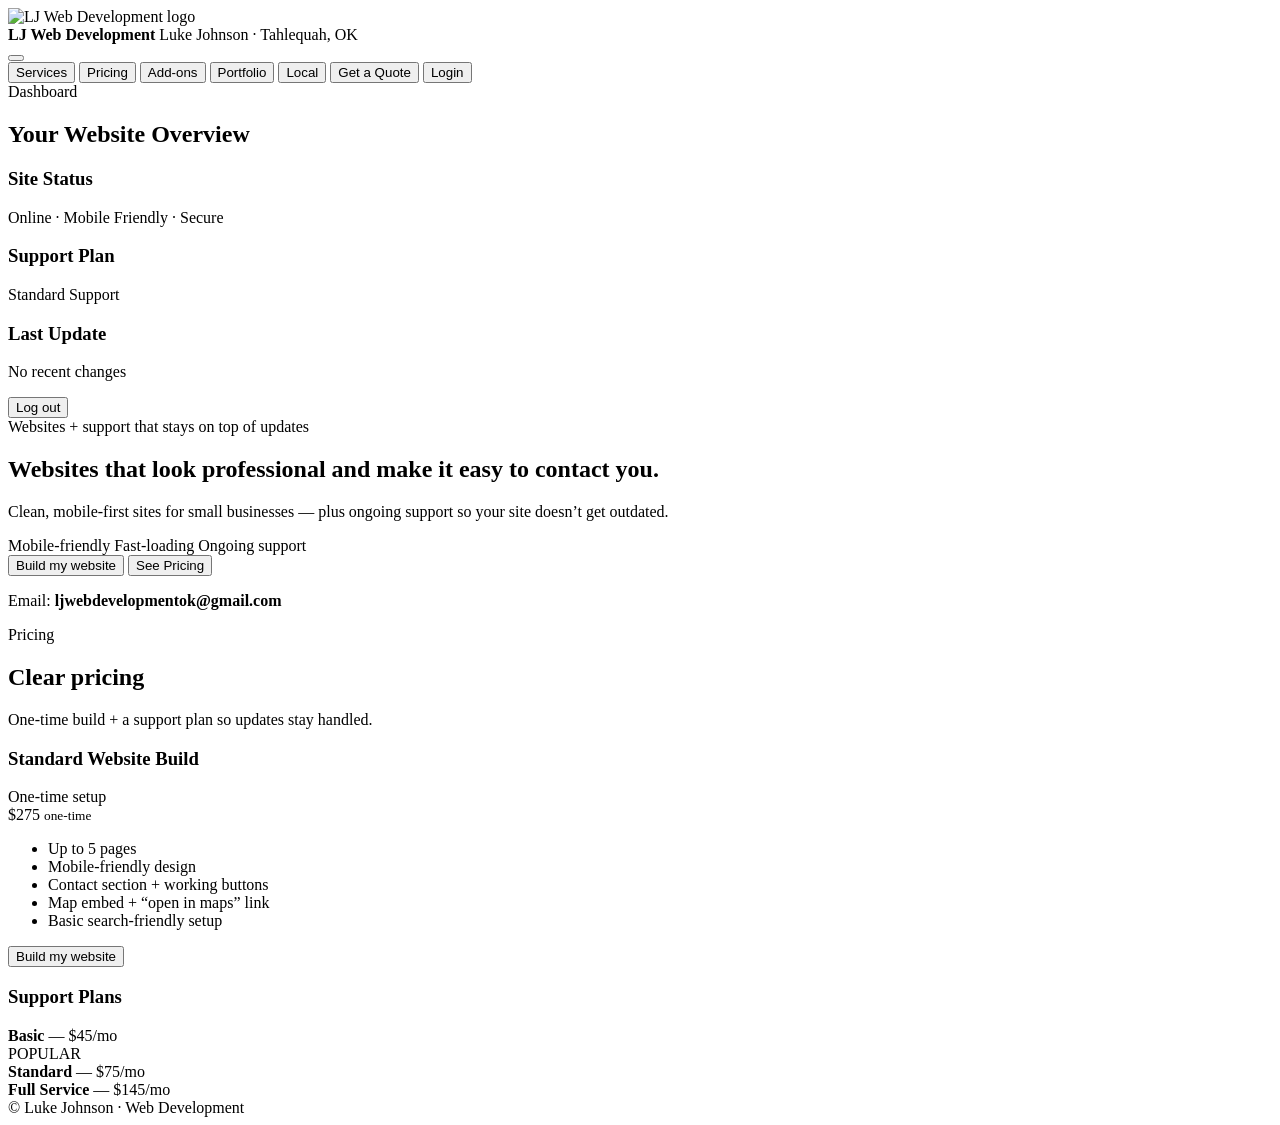
==== commit 077dcb71: "Update index.html" ====
--- a/index.html
+++ b/index.html
@@ -11,7 +11,8 @@
   <link rel="preconnect" href="https://fonts.gstatic.com" crossorigin>
   <link href="https://fonts.googleapis.com/css2?family=Poppins:wght@300;400;500;600;700&display=swap" rel="stylesheet">
 
-  <link rel="stylesheet" href="assets/css/style.css" />
+  <!-- SIMPLE FILE NAMES -->
+  <link rel="stylesheet" href="styles.css" />
 </head>
 
 <body>
@@ -36,11 +37,42 @@
       <button class="navLink" type="button" data-action="scroll" data-target="portfolio">Portfolio</button>
       <button class="navLink" type="button" data-action="scroll" data-target="local">Local</button>
       <button class="btn btnSoft" type="button" data-action="scroll" data-target="contact">Get a Quote</button>
+
+      <!-- LOGIN -->
+      <button class="btn btnOutline loginBtn" id="loginBtn">Login</button>
     </nav>
   </div>
 </header>
 
 <main id="top">
+
+  <!-- DASHBOARD (HIDDEN BY DEFAULT) -->
+  <section id="dashboard" class="section hidden">
+    <div class="container">
+      <div class="kicker">Dashboard</div>
+      <h2>Your Website Overview</h2>
+
+      <div class="grid3">
+        <div class="card pad">
+          <h3>Site Status</h3>
+          <p class="small">Online · Mobile Friendly · Secure</p>
+        </div>
+
+        <div class="card pad">
+          <h3>Support Plan</h3>
+          <p class="small" id="userPlan">Standard Support</p>
+        </div>
+
+        <div class="card pad">
+          <h3>Last Update</h3>
+          <p class="small">No recent changes</p>
+        </div>
+      </div>
+
+      <button class="btn btnSoft" id="logoutBtn">Log out</button>
+    </div>
+  </section>
+
   <!-- HERO -->
   <section class="hero">
     <div class="container heroGrid">
@@ -65,74 +97,11 @@
         <div class="heroActions">
           <button class="btn btnPrimary" type="button" data-action="build">Build my website</button>
           <button class="btn btnOutline" type="button" data-action="scroll" data-target="pricing">See Pricing</button>
-
-          <button class="btn btnOutline" type="button" data-action="email"
-            data-subject="Website Inquiry - Luke Johnson"
-            data-message="Hey Luke,%0D%0A%0D%0AI would like to talk to you about building a website with a support plan.%0D%0A%0D%0ABusiness name:%0D%0ABest contact:%0D%0AWhat I need:%0D%0A%0D%0AThanks!">
-            Open Email
-          </button>
         </div>
 
         <p class="small heroEmail">
           Email: <strong>ljwebdevelopmentok@gmail.com</strong>
         </p>
-      </div>
-
-      <aside class="heroSide">
-        <div class="heroSideTop">
-          <div>
-            <div class="heroSideBold">One person. One point of contact.</div>
-            <div class="small">You talk to me. I build it. I support it.</div>
-          </div>
-          <div class="pill">Local-minded</div>
-        </div>
-
-        <div class="heroPhoto">
-          <img src="https://i.ibb.co/ZRC9yWjV/MOONDANCE-FAMILY-JOHNSON-15.avif" alt="Photo of Luke Johnson" />
-        </div>
-
-        <div class="heroSideBody">
-          <div class="heroSideBold">How it stays solid</div>
-          <ul class="checkList">
-            <li><span class="check">✓</span><span>Fast-loading pages that look good on phones.</span></li>
-            <li><span class="check">✓</span><span>Buttons that actually do something (call/email/maps).</span></li>
-            <li><span class="check">✓</span><span>Support plans keep updates handled without drama.</span></li>
-          </ul>
-        </div>
-      </aside>
-    </div>
-  </section>
-
-  <!-- SERVICES -->
-  <section id="services" class="section softBand">
-    <div class="container">
-      <div class="kicker">Services</div>
-      <h2>What I do</h2>
-      <p class="sectionLead">
-        A clean website build, then ongoing support so your site stays current. That’s the whole point.
-      </p>
-
-      <div class="grid3">
-        <div class="card pad">
-          <h3>Website build</h3>
-          <p class="small">A full build with your services, photos, contact, and location.</p>
-          <div class="spacer"></div>
-          <button class="btn btnOutline" type="button" data-action="scroll" data-target="pricing">See pricing</button>
-        </div>
-
-        <div class="card pad">
-          <h3>Mobile-first layout</h3>
-          <p class="small">Easy for customers to tap, read, and reach you quickly.</p>
-          <div class="spacer"></div>
-          <button class="btn btnOutline" type="button" data-action="scroll" data-target="contact">Ask a question</button>
-        </div>
-
-        <div class="card pad">
-          <h3>Ongoing support</h3>
-          <p class="small">Updates, fixes, promos, and improvements—handled.</p>
-          <div class="spacer"></div>
-          <button class="btn btnOutline" type="button" data-action="scroll" data-target="pricing">Compare plans</button>
-        </div>
       </div>
     </div>
   </section>
@@ -144,7 +113,10 @@
       <h2>Clear pricing</h2>
       <p class="sectionLead">One-time build + a support plan so updates stay handled.</p>
 
-      <div class="split">
+      <!-- STACKED PRICING -->
+      <div class="pricingStack">
+
+        <!-- WEBSITE BUILD -->
         <div class="card pad">
           <div class="priceTop">
             <div>
@@ -164,261 +136,40 @@
 
           <div class="row">
             <button class="btn btnPrimary" type="button" data-action="build">Build my website</button>
-            <button class="btn btnOutline" type="button" data-action="scroll" data-target="addons">See add-ons</button>
+          </div>
+        </div>
+
+        <!-- SUPPORT PLANS -->
+        <div class="card pad">
+          <h3>Support Plans</h3>
+
+          <div class="miniCard">
+            <strong>Basic</strong> — $45/mo
           </div>
 
-          <p class="small">Extra pages: <strong>$40 per page</strong>.</p>
-          <p class="small">After launch, changes and updates are handled through a support plan.</p>
-        </div>
-
-        <!-- SUPPORT PLANS (single section: cards + explained bullets under each) -->
-        <div class="card pad">
-          <h3>Support Plans</h3>
-          <p class="small">Choose a plan — it opens an email that’s already written.</p>
-
-          <div class="miniCard">
-            <div class="priceTop">
-              <div><strong>Basic</strong><div class="small">Minor updates</div></div>
-              <div class="price">$45 <small>/mo</small></div>
-            </div>
-
-            <ul class="list" style="margin-top:12px;">
-              <li>Text edits (hours, pricing, service descriptions)</li>
-              <li>Link fixes (call/email/maps buttons)</li>
-              <li>Swap or update existing images</li>
-              <li>Small layout adjustments to keep things clean</li>
-              <li>Basic troubleshooting if something looks off</li>
-            </ul>
-
-            <div class="row">
-              <button class="btn btnSoft" type="button" data-action="plan" data-plan="Basic Support ($30/mo)">Choose Basic</button>
-            </div>
+          <div class="miniCard popular">
+            <div class="popularBadge">POPULAR</div>
+            <strong>Standard</strong> — $75/mo
           </div>
 
           <div class="miniCard">
-            <div class="priceTop">
-              <div><strong>Standard</strong><div class="small">Regular promos</div></div>
-              <div class="price">$75 <small>/mo</small></div>
-            </div>
+            <strong>Full Service</strong> — $145/mo
+          </div>
+        </div>
 
-            <ul class="list" style="margin-top:12px;">
-              <li>Everything in Basic</li>
-              <li>Promo updates (specials, announcements, seasonal banners)</li>
-              <li>Add or refine sections on existing pages</li>
-              <li>FAQ accordion section (JavaScript) if needed</li>
-              <li>Basic SEO refresh (titles/meta descriptions, headings)</li>
-            </ul>
-
-            <div class="row">
-              <button class="btn btnSoft" type="button" data-action="plan" data-plan="Standard Support ($65/mo)">Choose Standard</button>
-            </div>
-          </div>
-
-          <div class="miniCard">
-            <div class="priceTop">
-              <div><strong>Full Service</strong><div class="small">Hands-off</div></div>
-              <div class="price">$145 <small>/mo</small></div>
-            </div>
-
-            <ul class="list" style="margin-top:12px;">
-              <li>Everything in Standard</li>
-              <li>Priority updates and faster turnaround</li>
-              <li>Gallery section (photo grid) if you need one</li>
-              <li>Testimonials / reviews section setup and updates</li>
-              <li>Speed + mobile polish pass when needed</li>
-            </ul>
-
-            <div class="row">
-              <button class="btn btnSoft" type="button" data-action="plan" data-plan="Full Service Support ($125/mo)">Choose Full Service</button>
-            </div>
-          </div>
-
-          <p class="small" style="margin-top:12px;">
-            Note: Support plans cover site edits and improvements using HTML/CSS/JavaScript. New pages beyond the build limit, major redesigns, or one-off campaigns may be quoted as add-ons.
-          </p>
-        </div>
       </div>
     </div>
   </section>
 
-  <!-- ADD-ONS -->
-  <section id="addons" class="section softBand">
-    <div class="container">
-      <div class="kicker">Add-ons</div>
-      <h2>Extras</h2>
-      <p class="sectionLead">Add-ons are for work outside your plan or beyond the build’s included page limit.</p>
-
-      <div class="grid3">
-        <div class="card pad">
-          <h3>Extra page</h3>
-          <p class="small">$40</p>
-          <button class="btn btnOutline" type="button" data-action="addon" data-addon="Extra Page ($40)">Request</button>
-        </div>
-
-        <div class="card pad">
-          <h3>Promo landing page</h3>
-          <p class="small">$100</p>
-          <button class="btn btnOutline" type="button" data-action="addon" data-addon="Promo Landing Page ($100)">Request</button>
-        </div>
-
-        <div class="card pad">
-          <h3>Logo design</h3>
-          <p class="small">$100</p>
-          <button class="btn btnOutline" type="button" data-action="addon" data-addon="Logo Design ($100)">Request</button>
-        </div>
-      </div>
-
-      <p class="small" style="margin-top:12px;">
-        Common add-on requests: extra pages beyond the build, campaign pages, and branding assets.
-      </p>
-    </div>
-  </section>
-
-  <!-- PORTFOLIO -->
-  <section id="portfolio" class="section">
-    <div class="container">
-      <div class="kicker">Portfolio</div>
-      <h2>Recent work</h2>
-      <p class="sectionLead">A live example of my style: clean layout, mobile-first, and easy-to-contact.</p>
-
-      <div class="grid3">
-        <div class="card pad">
-          <h3>The Straight Edge Barbershop</h3>
-          <p class="small">thestraightedge514.com</p>
-
-          <ul class="list" style="margin-top:12px;">
-            <li>Mobile-first layout with clear call-to-action buttons</li>
-            <li>Structured sections for services, location, and booking</li>
-            <li>Clean, professional branding and simple navigation</li>
-          </ul>
-
-          <div class="row">
-            <a class="btn btnOutline" href="https://thestraightedge514.com" target="_blank" rel="noopener">View live site</a>
-            <button class="btn btnSoft" type="button" data-action="email"
-              data-subject="Website Inquiry - Build a Site Like Straight Edge"
-              data-message="Hey Luke,%0D%0A%0D%0AI saw your portfolio site (The Straight Edge Barbershop) and I want something similar.%0D%0A%0D%0ABusiness name:%0D%0ABest contact:%0D%0AWhat kind of site I need:%0D%0A%0D%0AThanks!">
-              Build something like this
-            </button>
-          </div>
-
-          <p class="small" style="margin-top:10px;">More projects coming soon.</p>
-        </div>
-      </div>
-    </div>
-  </section>
-
-  <!-- LOCAL -->
-  <section id="local" class="section">
-    <div class="container split">
-      <div>
-        <div class="kicker">Local</div>
-        <h2>From Tahlequah — serving more than Tahlequah</h2>
-        <p class="sectionLead">Local feel, clean work, and support that keeps the site updated.</p>
-
-        <div class="row">
-          <a class="btn btnOutline" href="https://www.google.com/maps?q=Tahlequah+OK" target="_blank" rel="noopener">Open in Google Maps</a>
-          <button class="btn btnSoft" type="button" data-action="scroll" data-target="contact">Message me</button>
-        </div>
-      </div>
-
-      <div>
-        <div class="imgCard">
-          <img src="https://i.ibb.co/RkyDnNZb/image.png" alt="Welcome to Tahlequah sign" />
-        </div>
-
-        <div class="mapCard">
-          <iframe class="mapFrame" loading="lazy" referrerpolicy="no-referrer-when-downgrade"
-            src="https://www.google.com/maps?q=Tahlequah%20OK&output=embed"></iframe>
-          <div class="mapCap">
-            <div><strong>Tahlequah, Oklahoma</strong><br><span class="small">Home base</span></div>
-            <span>Local</span>
-          </div>
-        </div>
-      </div>
-    </div>
-  </section>
-
-  <!-- CONTACT -->
-  <section id="contact" class="section softTop">
-    <div class="container split">
-      <div>
-        <div class="kicker">Contact</div>
-        <h2>Let’s talk</h2>
-        <p class="sectionLead">Click the button — it opens an email that’s already written.</p>
-
-        <div class="card pad">
-          <h3>Contact</h3>
-          <div class="row">
-            <button class="btn btnPrimary" type="button" data-action="email"
-              data-subject="Website Inquiry - Luke Johnson"
-              data-message="Hey Luke,%0D%0A%0D%0AI would like to talk to you about building a website with a support plan.%0D%0A%0D%0ABusiness name:%0D%0ABest contact:%0D%0AWhat I need:%0D%0A%0D%0AThanks!">
-              Open Email
-            </button>
-            <button class="btn btnOutline" type="button" data-action="scroll" data-target="pricing">Compare plans</button>
-          </div>
-
-          <p class="small">Email: <strong>ljwebdevelopmentok@gmail.com</strong></p>
-        </div>
-      </div>
-
-      <div class="card pad">
-        <h3>Quick form</h3>
-        <p class="small">This generates the message, then opens the email options.</p>
-
-        <form id="quoteForm" class="form">
-          <input id="name" type="text" placeholder="Your name" required>
-          <input id="biz" type="text" placeholder="Business name">
-          <select id="need">
-            <option>Website Build + Basic Support ($30/mo)</option>
-            <option>Website Build + Standard Support ($65/mo)</option>
-            <option>Website Build + Full Service Support ($125/mo)</option>
-          </select>
-          <textarea id="details" rows="4" placeholder="Anything specific you want on the site? (hours, services, photos, deadline)"></textarea>
-          <button class="btn btnPrimary" type="submit">Open email options</button>
-        </form>
-      </div>
-    </div>
-  </section>
-
-  <footer>
-    <div class="container foot">
-      <div>© <span id="year"></span> Luke Johnson · Web Development</div>
-      <div class="footLinks">
-        <button class="footBtn" type="button" data-action="scroll" data-target="services">Services</button>
-        <button class="footBtn" type="button" data-action="scroll" data-target="pricing">Pricing</button>
-        <button class="footBtn" type="button" data-action="scroll" data-target="addons">Add-ons</button>
-        <button class="footBtn" type="button" data-action="scroll" data-target="portfolio">Portfolio</button>
-        <button class="footBtn" type="button" data-action="scroll" data-target="contact">Contact</button>
-      </div>
-    </div>
-  </footer>
-
-  <button class="supportBtn" id="supportBtn" type="button">Quick Support</button>
 </main>
 
-<!-- Email Modal -->
-<div class="modalBack" id="modalBack" aria-hidden="true">
-  <div class="modal" role="dialog" aria-modal="true" aria-label="Email options">
-    <div class="modalHead">
-      <strong>Email options</strong>
-      <button class="xBtn" id="closeModal" type="button" aria-label="Close">✕</button>
-    </div>
-    <div class="modalBody">
-      <div class="modalSubject" id="modalSubject">Subject</div>
-      <div class="small">Some runners block email apps. If that happens, use Gmail or copy the message.</div>
+<footer>
+  <div class="container foot">
+    <div>© <span id="year"></span> Luke Johnson · Web Development</div>
+  </div>
+</footer>
 
-      <div class="modalActions">
-        <button class="btn btnPrimary" type="button" id="openMailApp">Open Email App</button>
-        <button class="btn btnOutline" type="button" id="openGmail">Open Gmail</button>
-        <button class="btn btnSoft" type="button" id="copyMsg">Copy Message</button>
-      </div>
-
-      <div class="msgBox" id="modalMessage"></div>
-      <div class="toast" id="toast">Copied.</div>
-    </div>
-  </div>
-</div>
-
-<script src="assets/js/main.js" defer></script>
+<!-- SIMPLE FILE NAME -->
+<script src="script.js" defer></script>
 </body>
 </html>
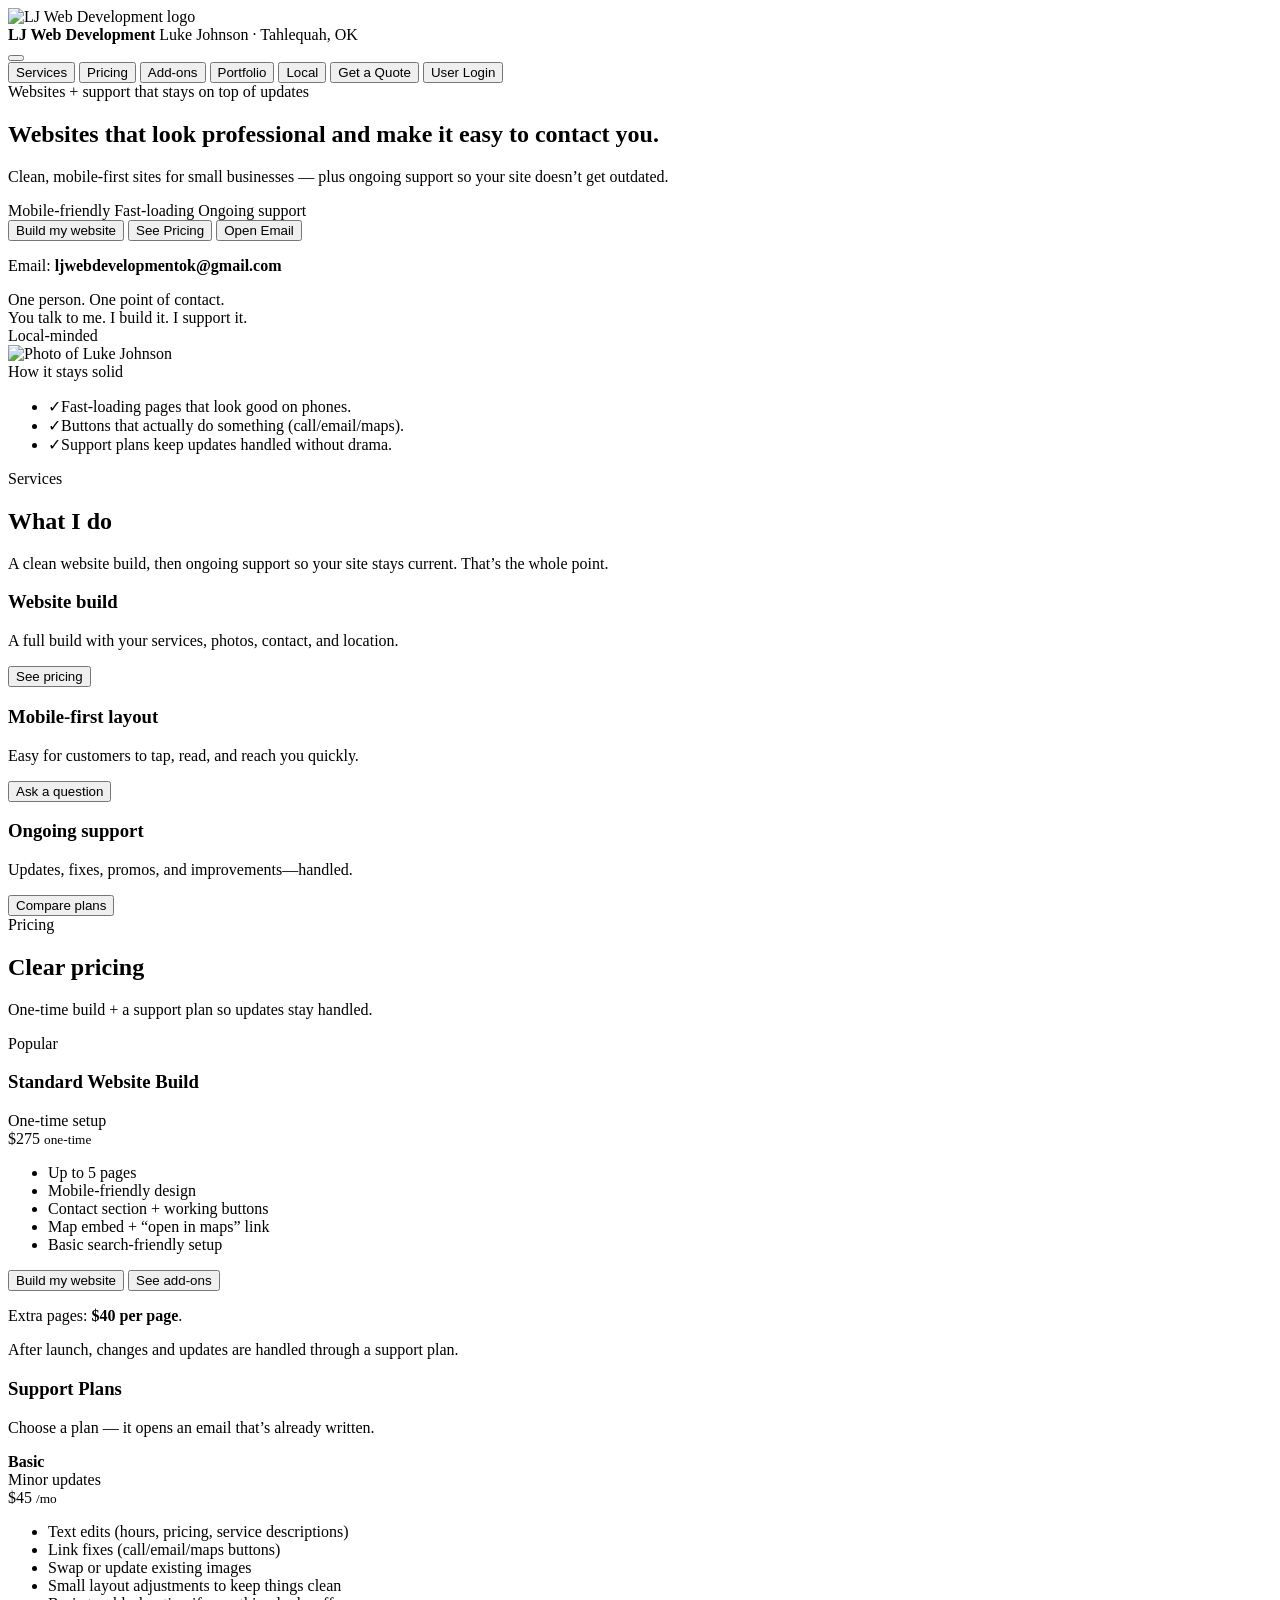
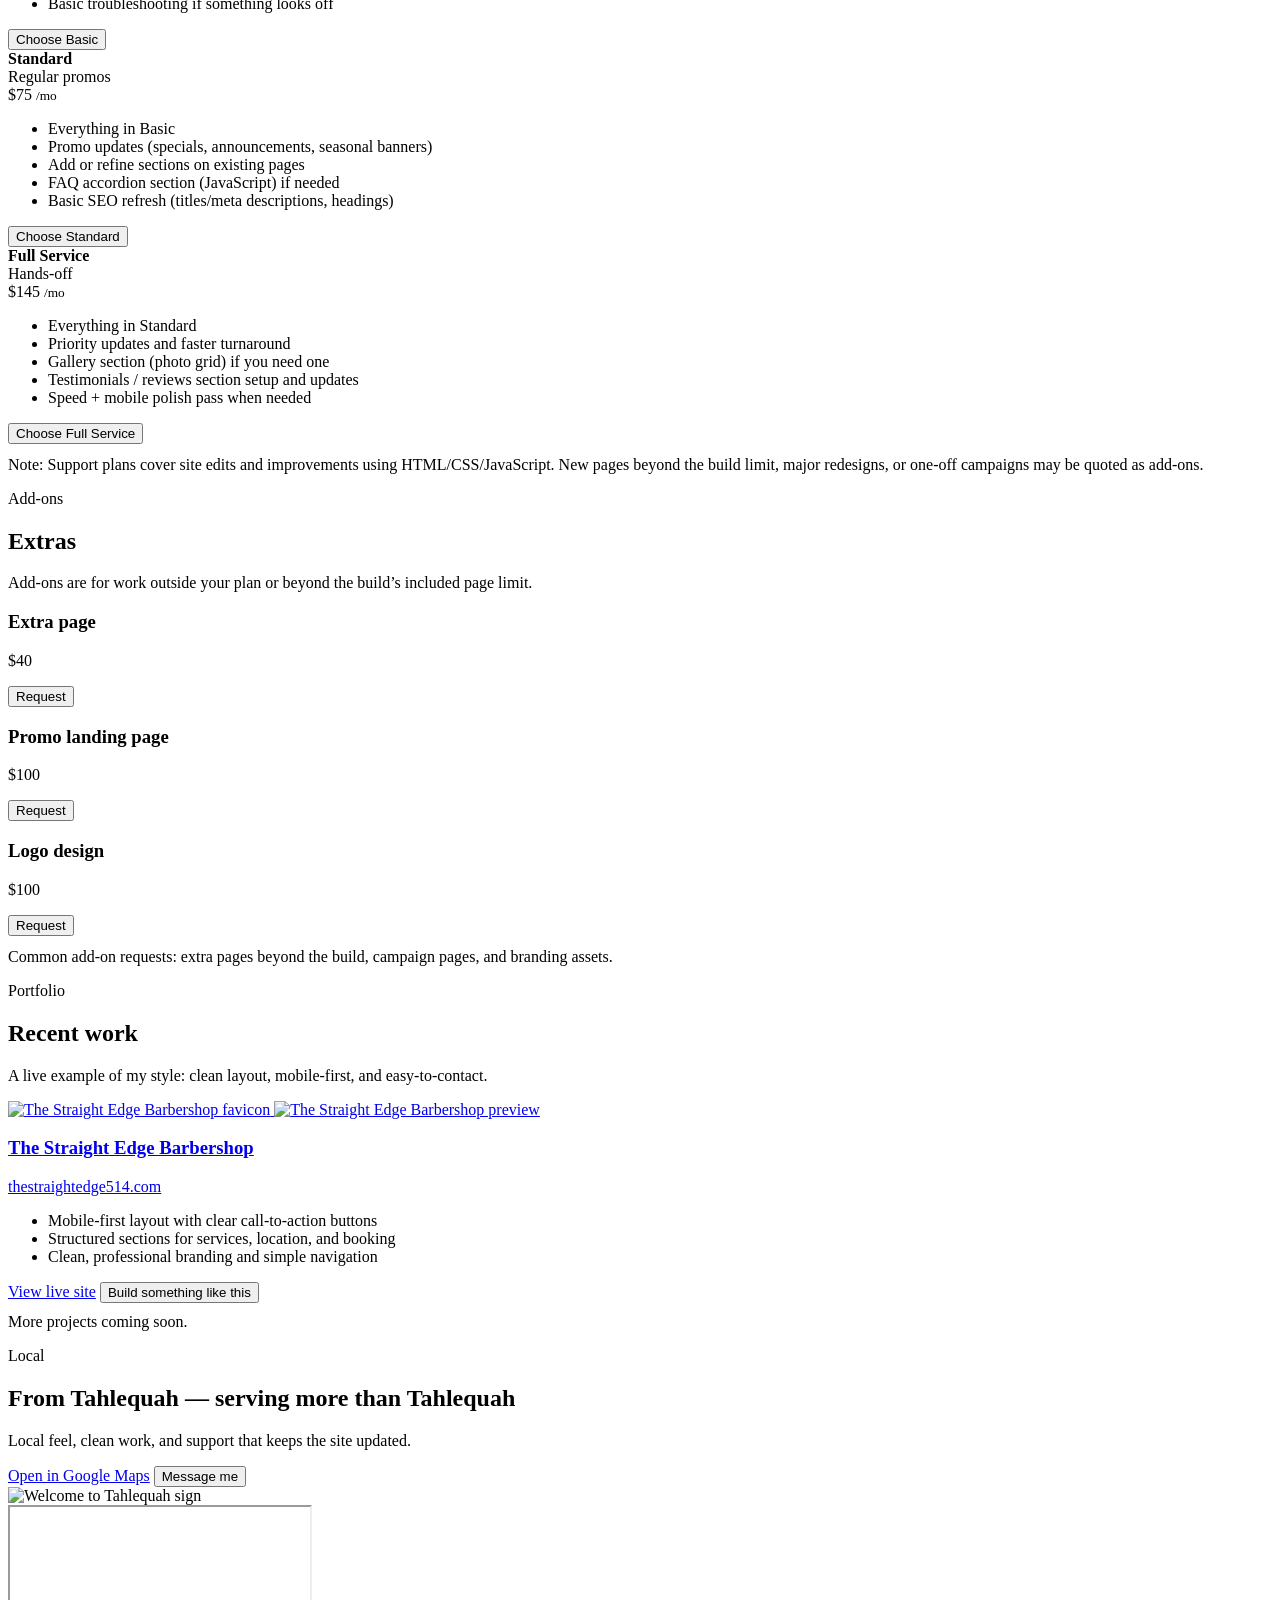
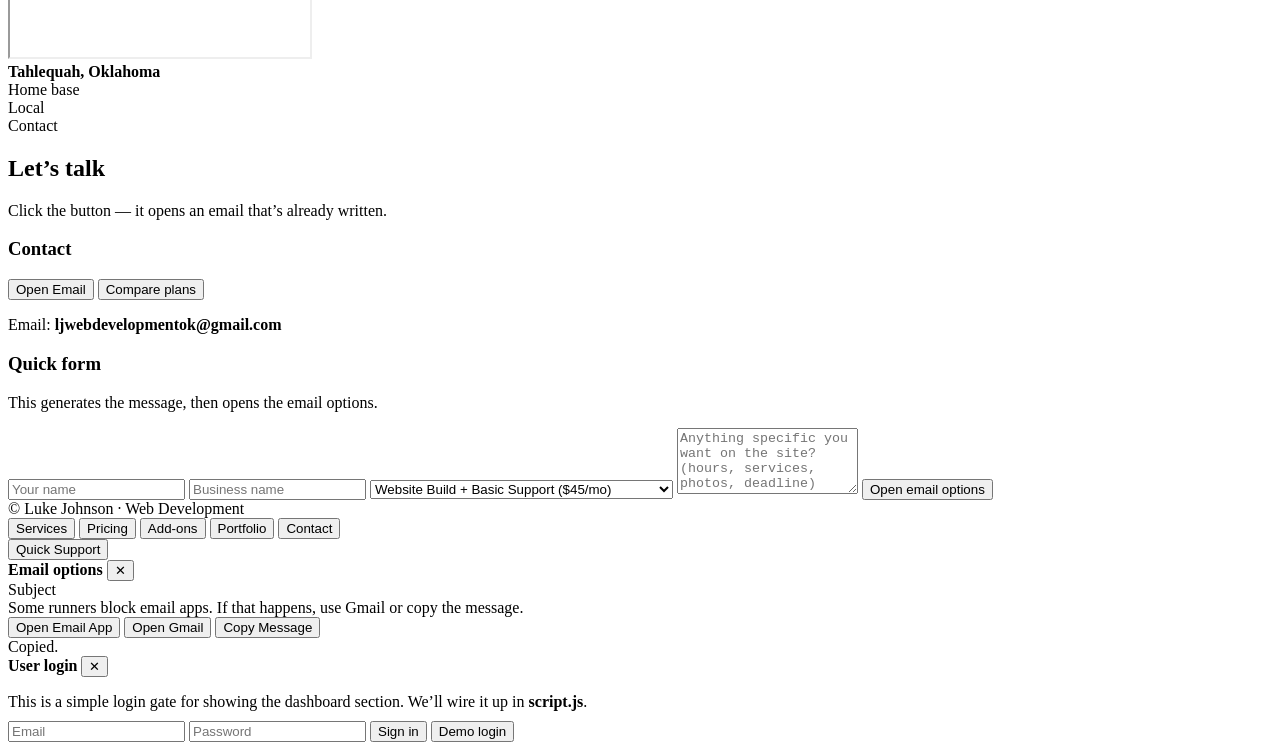
==== commit 1cefb2ac: "Update index.html" ====
--- a/index.html
+++ b/index.html
@@ -11,7 +11,7 @@
   <link rel="preconnect" href="https://fonts.gstatic.com" crossorigin>
   <link href="https://fonts.googleapis.com/css2?family=Poppins:wght@300;400;500;600;700&display=swap" rel="stylesheet">
 
-  <!-- SIMPLE FILE NAMES -->
+  <!-- UPDATED: flattened paths (no assets folder) -->
   <link rel="stylesheet" href="styles.css" />
 </head>
 
@@ -38,41 +38,15 @@
       <button class="navLink" type="button" data-action="scroll" data-target="local">Local</button>
       <button class="btn btnSoft" type="button" data-action="scroll" data-target="contact">Get a Quote</button>
 
-      <!-- LOGIN -->
-      <button class="btn btnOutline loginBtn" id="loginBtn">Login</button>
+      <!-- NEW: user login button (top-right area in header/nav) -->
+      <button class="btn btnOutline loginBtn" type="button" data-action="open-login" aria-label="User login">
+        User Login
+      </button>
     </nav>
   </div>
 </header>
 
 <main id="top">
-
-  <!-- DASHBOARD (HIDDEN BY DEFAULT) -->
-  <section id="dashboard" class="section hidden">
-    <div class="container">
-      <div class="kicker">Dashboard</div>
-      <h2>Your Website Overview</h2>
-
-      <div class="grid3">
-        <div class="card pad">
-          <h3>Site Status</h3>
-          <p class="small">Online · Mobile Friendly · Secure</p>
-        </div>
-
-        <div class="card pad">
-          <h3>Support Plan</h3>
-          <p class="small" id="userPlan">Standard Support</p>
-        </div>
-
-        <div class="card pad">
-          <h3>Last Update</h3>
-          <p class="small">No recent changes</p>
-        </div>
-      </div>
-
-      <button class="btn btnSoft" id="logoutBtn">Log out</button>
-    </div>
-  </section>
-
   <!-- HERO -->
   <section class="hero">
     <div class="container heroGrid">
@@ -97,27 +71,130 @@
         <div class="heroActions">
           <button class="btn btnPrimary" type="button" data-action="build">Build my website</button>
           <button class="btn btnOutline" type="button" data-action="scroll" data-target="pricing">See Pricing</button>
+
+          <button class="btn btnOutline" type="button" data-action="email"
+            data-subject="Website Inquiry - Luke Johnson"
+            data-message="Hey Luke,%0D%0A%0D%0AI would like to talk to you about building a website with a support plan.%0D%0A%0D%0ABusiness name:%0D%0ABest contact:%0D%0AWhat I need:%0D%0A%0D%0AThanks!">
+            Open Email
+          </button>
         </div>
 
         <p class="small heroEmail">
           Email: <strong>ljwebdevelopmentok@gmail.com</strong>
         </p>
       </div>
-    </div>
-  </section>
-
-  <!-- PRICING -->
+
+      <aside class="heroSide">
+        <div class="heroSideTop">
+          <div>
+            <div class="heroSideBold">One person. One point of contact.</div>
+            <div class="small">You talk to me. I build it. I support it.</div>
+          </div>
+          <div class="pill">Local-minded</div>
+        </div>
+
+        <div class="heroPhoto">
+          <img src="https://i.ibb.co/ZRC9yWjV/MOONDANCE-FAMILY-JOHNSON-15.avif" alt="Photo of Luke Johnson" />
+        </div>
+
+        <div class="heroSideBody">
+          <div class="heroSideBold">How it stays solid</div>
+          <ul class="checkList">
+            <li><span class="check">✓</span><span>Fast-loading pages that look good on phones.</span></li>
+            <li><span class="check">✓</span><span>Buttons that actually do something (call/email/maps).</span></li>
+            <li><span class="check">✓</span><span>Support plans keep updates handled without drama.</span></li>
+          </ul>
+        </div>
+      </aside>
+    </div>
+  </section>
+
+  <!-- DASHBOARD (NEW) -->
+  <section id="dashboard" class="section dashboard" hidden>
+    <div class="container">
+      <div class="kicker">Dashboard</div>
+      <h2>Your website overview</h2>
+      <p class="sectionLead">
+        This is a simple overview area. After login, we’ll show plan, last update, and quick actions.
+      </p>
+
+      <div class="grid3">
+        <div class="card pad">
+          <h3>Plan</h3>
+          <p class="small"><span id="dashPlan">—</span></p>
+        </div>
+
+        <div class="card pad">
+          <h3>Last update</h3>
+          <p class="small"><span id="dashLastUpdate">—</span></p>
+        </div>
+
+        <div class="card pad">
+          <h3>Quick actions</h3>
+          <div class="row">
+            <button class="btn btnOutline" type="button" data-action="scroll" data-target="contact">Request change</button>
+            <button class="btn btnSoft" type="button" data-action="logout">Log out</button>
+          </div>
+        </div>
+      </div>
+
+      <div class="card pad" style="margin-top:14px;">
+        <h3>Notes</h3>
+        <p class="small" id="dashNotes">
+          After we build script.js, this can be personalized per client (support plan, notes, links).
+        </p>
+      </div>
+    </div>
+  </section>
+
+  <!-- SERVICES -->
+  <section id="services" class="section softBand">
+    <div class="container">
+      <div class="kicker">Services</div>
+      <h2>What I do</h2>
+      <p class="sectionLead">
+        A clean website build, then ongoing support so your site stays current. That’s the whole point.
+      </p>
+
+      <div class="grid3">
+        <div class="card pad">
+          <h3>Website build</h3>
+          <p class="small">A full build with your services, photos, contact, and location.</p>
+          <div class="spacer"></div>
+          <button class="btn btnOutline" type="button" data-action="scroll" data-target="pricing">See pricing</button>
+        </div>
+
+        <div class="card pad">
+          <h3>Mobile-first layout</h3>
+          <p class="small">Easy for customers to tap, read, and reach you quickly.</p>
+          <div class="spacer"></div>
+          <button class="btn btnOutline" type="button" data-action="scroll" data-target="contact">Ask a question</button>
+        </div>
+
+        <div class="card pad">
+          <h3>Ongoing support</h3>
+          <p class="small">Updates, fixes, promos, and improvements—handled.</p>
+          <div class="spacer"></div>
+          <button class="btn btnOutline" type="button" data-action="scroll" data-target="pricing">Compare plans</button>
+        </div>
+      </div>
+    </div>
+  </section>
+
+  <!-- PRICING (UPDATED: STACKED) -->
   <section id="pricing" class="section">
     <div class="container">
       <div class="kicker">Pricing</div>
       <h2>Clear pricing</h2>
       <p class="sectionLead">One-time build + a support plan so updates stay handled.</p>
 
-      <!-- STACKED PRICING -->
+      <!-- UPDATED: stacked layout wrapper -->
       <div class="pricingStack">
 
-        <!-- WEBSITE BUILD -->
-        <div class="card pad">
+        <!-- TOP: Standard build (popular) -->
+        <div class="card pad pricingBuild popularCard">
+          <div class="cornerTag" aria-label="Popular">Popular</div>
+
           <div class="priceTop">
             <div>
               <h3>Standard Website Build</h3>
@@ -136,40 +213,307 @@
 
           <div class="row">
             <button class="btn btnPrimary" type="button" data-action="build">Build my website</button>
-          </div>
-        </div>
-
-        <!-- SUPPORT PLANS -->
-        <div class="card pad">
-          <h3>Support Plans</h3>
-
-          <div class="miniCard">
-            <strong>Basic</strong> — $45/mo
-          </div>
-
-          <div class="miniCard popular">
-            <div class="popularBadge">POPULAR</div>
-            <strong>Standard</strong> — $75/mo
-          </div>
-
-          <div class="miniCard">
-            <strong>Full Service</strong> — $145/mo
-          </div>
-        </div>
-
-      </div>
-    </div>
-  </section>
-
+            <button class="btn btnOutline" type="button" data-action="scroll" data-target="addons">See add-ons</button>
+          </div>
+
+          <p class="small">Extra pages: <strong>$40 per page</strong>.</p>
+          <p class="small">After launch, changes and updates are handled through a support plan.</p>
+        </div>
+
+        <!-- BOTTOM: Support plans -->
+        <div class="card pad pricingPlans">
+          <div class="plansHead">
+            <div>
+              <h3>Support Plans</h3>
+              <p class="small">Choose a plan — it opens an email that’s already written.</p>
+            </div>
+          </div>
+
+          <!-- UPDATED: plans grid -->
+          <div class="plansGrid">
+            <div class="miniCard">
+              <div class="priceTop">
+                <div><strong>Basic</strong><div class="small">Minor updates</div></div>
+                <div class="price">$45 <small>/mo</small></div>
+              </div>
+
+              <ul class="list">
+                <li>Text edits (hours, pricing, service descriptions)</li>
+                <li>Link fixes (call/email/maps buttons)</li>
+                <li>Swap or update existing images</li>
+                <li>Small layout adjustments to keep things clean</li>
+                <li>Basic troubleshooting if something looks off</li>
+              </ul>
+
+              <div class="row">
+                <button class="btn btnSoft" type="button" data-action="plan" data-plan="Basic Support ($45/mo)">Choose Basic</button>
+              </div>
+            </div>
+
+            <div class="miniCard">
+              <div class="priceTop">
+                <div><strong>Standard</strong><div class="small">Regular promos</div></div>
+                <div class="price">$75 <small>/mo</small></div>
+              </div>
+
+              <ul class="list">
+                <li>Everything in Basic</li>
+                <li>Promo updates (specials, announcements, seasonal banners)</li>
+                <li>Add or refine sections on existing pages</li>
+                <li>FAQ accordion section (JavaScript) if needed</li>
+                <li>Basic SEO refresh (titles/meta descriptions, headings)</li>
+              </ul>
+
+              <div class="row">
+                <button class="btn btnSoft" type="button" data-action="plan" data-plan="Standard Support ($75/mo)">Choose Standard</button>
+              </div>
+            </div>
+
+            <div class="miniCard">
+              <div class="priceTop">
+                <div><strong>Full Service</strong><div class="small">Hands-off</div></div>
+                <div class="price">$145 <small>/mo</small></div>
+              </div>
+
+              <ul class="list">
+                <li>Everything in Standard</li>
+                <li>Priority updates and faster turnaround</li>
+                <li>Gallery section (photo grid) if you need one</li>
+                <li>Testimonials / reviews section setup and updates</li>
+                <li>Speed + mobile polish pass when needed</li>
+              </ul>
+
+              <div class="row">
+                <button class="btn btnSoft" type="button" data-action="plan" data-plan="Full Service Support ($145/mo)">Choose Full Service</button>
+              </div>
+            </div>
+          </div>
+
+          <p class="small" style="margin-top:12px;">
+            Note: Support plans cover site edits and improvements using HTML/CSS/JavaScript. New pages beyond the build limit, major redesigns, or one-off campaigns may be quoted as add-ons.
+          </p>
+        </div>
+
+      </div>
+    </div>
+  </section>
+
+  <!-- ADD-ONS -->
+  <section id="addons" class="section softBand">
+    <div class="container">
+      <div class="kicker">Add-ons</div>
+      <h2>Extras</h2>
+      <p class="sectionLead">Add-ons are for work outside your plan or beyond the build’s included page limit.</p>
+
+      <div class="grid3">
+        <div class="card pad">
+          <h3>Extra page</h3>
+          <p class="small">$40</p>
+          <button class="btn btnOutline" type="button" data-action="addon" data-addon="Extra Page ($40)">Request</button>
+        </div>
+
+        <div class="card pad">
+          <h3>Promo landing page</h3>
+          <p class="small">$100</p>
+          <button class="btn btnOutline" type="button" data-action="addon" data-addon="Promo Landing Page ($100)">Request</button>
+        </div>
+
+        <div class="card pad">
+          <h3>Logo design</h3>
+          <p class="small">$100</p>
+          <button class="btn btnOutline" type="button" data-action="addon" data-addon="Logo Design ($100)">Request</button>
+        </div>
+      </div>
+
+      <p class="small" style="margin-top:12px;">
+        Common add-on requests: extra pages beyond the build, campaign pages, and branding assets.
+      </p>
+    </div>
+  </section>
+
+  <!-- PORTFOLIO (UPDATED: favicon cover + hover preview) -->
+  <section id="portfolio" class="section">
+    <div class="container">
+      <div class="kicker">Portfolio</div>
+      <h2>Recent work</h2>
+      <p class="sectionLead">A live example of my style: clean layout, mobile-first, and easy-to-contact.</p>
+
+      <div class="grid3">
+        <div class="card pad portfolioCard">
+          <a class="portfolioLink" href="https://thestraightedge514.com" target="_blank" rel="noopener" aria-label="View The Straight Edge Barbershop website">
+            <div class="portfolioMedia">
+              <!-- Cover = favicon -->
+              <img class="portfolioFavicon" src="https://thestraightedge514.com/favicon.png" alt="The Straight Edge Barbershop favicon" />
+
+              <!-- Hover preview (desktop mini). Replace this with an actual screenshot when ready. -->
+              <img class="portfolioPreview" src="images/thestraightedge-preview.png" alt="The Straight Edge Barbershop preview" />
+            </div>
+
+            <div class="portfolioMeta">
+              <h3>The Straight Edge Barbershop</h3>
+              <p class="small">thestraightedge514.com</p>
+            </div>
+          </a>
+
+          <ul class="list" style="margin-top:12px;">
+            <li>Mobile-first layout with clear call-to-action buttons</li>
+            <li>Structured sections for services, location, and booking</li>
+            <li>Clean, professional branding and simple navigation</li>
+          </ul>
+
+          <div class="row">
+            <a class="btn btnOutline" href="https://thestraightedge514.com" target="_blank" rel="noopener">View live site</a>
+            <button class="btn btnSoft" type="button" data-action="email"
+              data-subject="Website Inquiry - Build a Site Like Straight Edge"
+              data-message="Hey Luke,%0D%0A%0D%0AI saw your portfolio site (The Straight Edge Barbershop) and I want something similar.%0D%0A%0D%0ABusiness name:%0D%0ABest contact:%0D%0AWhat kind of site I need:%0D%0A%0D%0AThanks!">
+              Build something like this
+            </button>
+          </div>
+
+          <p class="small" style="margin-top:10px;">More projects coming soon.</p>
+        </div>
+      </div>
+    </div>
+  </section>
+
+  <!-- LOCAL -->
+  <section id="local" class="section">
+    <div class="container split">
+      <div>
+        <div class="kicker">Local</div>
+        <h2>From Tahlequah — serving more than Tahlequah</h2>
+        <p class="sectionLead">Local feel, clean work, and support that keeps the site updated.</p>
+
+        <div class="row">
+          <a class="btn btnOutline" href="https://www.google.com/maps?q=Tahlequah+OK" target="_blank" rel="noopener">Open in Google Maps</a>
+          <button class="btn btnSoft" type="button" data-action="scroll" data-target="contact">Message me</button>
+        </div>
+      </div>
+
+      <div>
+        <div class="imgCard">
+          <img src="https://i.ibb.co/RkyDnNZb/image.png" alt="Welcome to Tahlequah sign" />
+        </div>
+
+        <div class="mapCard">
+          <iframe class="mapFrame" loading="lazy" referrerpolicy="no-referrer-when-downgrade"
+            src="https://www.google.com/maps?q=Tahlequah%20OK&output=embed"></iframe>
+          <div class="mapCap">
+            <div><strong>Tahlequah, Oklahoma</strong><br><span class="small">Home base</span></div>
+            <span>Local</span>
+          </div>
+        </div>
+      </div>
+    </div>
+  </section>
+
+  <!-- CONTACT -->
+  <section id="contact" class="section softTop">
+    <div class="container split">
+      <div>
+        <div class="kicker">Contact</div>
+        <h2>Let’s talk</h2>
+        <p class="sectionLead">Click the button — it opens an email that’s already written.</p>
+
+        <div class="card pad">
+          <h3>Contact</h3>
+          <div class="row">
+            <button class="btn btnPrimary" type="button" data-action="email"
+              data-subject="Website Inquiry - Luke Johnson"
+              data-message="Hey Luke,%0D%0A%0D%0AI would like to talk to you about building a website with a support plan.%0D%0A%0D%0ABusiness name:%0D%0ABest contact:%0D%0AWhat I need:%0D%0A%0D%0AThanks!">
+              Open Email
+            </button>
+            <button class="btn btnOutline" type="button" data-action="scroll" data-target="pricing">Compare plans</button>
+          </div>
+
+          <p class="small">Email: <strong>ljwebdevelopmentok@gmail.com</strong></p>
+        </div>
+      </div>
+
+      <div class="card pad">
+        <h3>Quick form</h3>
+        <p class="small">This generates the message, then opens the email options.</p>
+
+        <form id="quoteForm" class="form">
+          <input id="name" type="text" placeholder="Your name" required>
+          <input id="biz" type="text" placeholder="Business name">
+          <select id="need">
+            <option>Website Build + Basic Support ($45/mo)</option>
+            <option>Website Build + Standard Support ($75/mo)</option>
+            <option>Website Build + Full Service Support ($145/mo)</option>
+          </select>
+          <textarea id="details" rows="4" placeholder="Anything specific you want on the site? (hours, services, photos, deadline)"></textarea>
+          <button class="btn btnPrimary" type="submit">Open email options</button>
+        </form>
+      </div>
+    </div>
+  </section>
+
+  <footer>
+    <div class="container foot">
+      <div>© <span id="year"></span> Luke Johnson · Web Development</div>
+      <div class="footLinks">
+        <button class="footBtn" type="button" data-action="scroll" data-target="services">Services</button>
+        <button class="footBtn" type="button" data-action="scroll" data-target="pricing">Pricing</button>
+        <button class="footBtn" type="button" data-action="scroll" data-target="addons">Add-ons</button>
+        <button class="footBtn" type="button" data-action="scroll" data-target="portfolio">Portfolio</button>
+        <button class="footBtn" type="button" data-action="scroll" data-target="contact">Contact</button>
+      </div>
+    </div>
+  </footer>
+
+  <button class="supportBtn" id="supportBtn" type="button">Quick Support</button>
 </main>
 
-<footer>
-  <div class="container foot">
-    <div>© <span id="year"></span> Luke Johnson · Web Development</div>
+<!-- Email Modal -->
+<div class="modalBack" id="modalBack" aria-hidden="true">
+  <div class="modal" role="dialog" aria-modal="true" aria-label="Email options">
+    <div class="modalHead">
+      <strong>Email options</strong>
+      <button class="xBtn" id="closeModal" type="button" aria-label="Close">✕</button>
+    </div>
+    <div class="modalBody">
+      <div class="modalSubject" id="modalSubject">Subject</div>
+      <div class="small">Some runners block email apps. If that happens, use Gmail or copy the message.</div>
+
+      <div class="modalActions">
+        <button class="btn btnPrimary" type="button" id="openMailApp">Open Email App</button>
+        <button class="btn btnOutline" type="button" id="openGmail">Open Gmail</button>
+        <button class="btn btnSoft" type="button" id="copyMsg">Copy Message</button>
+      </div>
+
+      <div class="msgBox" id="modalMessage"></div>
+      <div class="toast" id="toast">Copied.</div>
+    </div>
   </div>
-</footer>
-
-<!-- SIMPLE FILE NAME -->
+</div>
+
+<!-- LOGIN MODAL (NEW) -->
+<div class="modalBack" id="loginBack" aria-hidden="true">
+  <div class="modal" role="dialog" aria-modal="true" aria-label="User login">
+    <div class="modalHead">
+      <strong>User login</strong>
+      <button class="xBtn" id="closeLogin" type="button" aria-label="Close">✕</button>
+    </div>
+
+    <div class="modalBody">
+      <p class="small" style="margin-bottom:10px;">
+        This is a simple login gate for showing the dashboard section. We’ll wire it up in <strong>script.js</strong>.
+      </p>
+
+      <form id="loginForm" class="form">
+        <input id="loginEmail" type="email" placeholder="Email" autocomplete="email" required>
+        <input id="loginPass" type="password" placeholder="Password" autocomplete="current-password" required>
+        <button class="btn btnPrimary" type="submit">Sign in</button>
+        <button class="btn btnOutline" type="button" data-action="demo-login">Demo login</button>
+      </form>
+
+      <div class="small" id="loginMsg" aria-live="polite" style="margin-top:10px;"></div>
+    </div>
+  </div>
+</div>
+
+<!-- UPDATED: flattened JS path (no assets folder) -->
 <script src="script.js" defer></script>
 </body>
 </html>
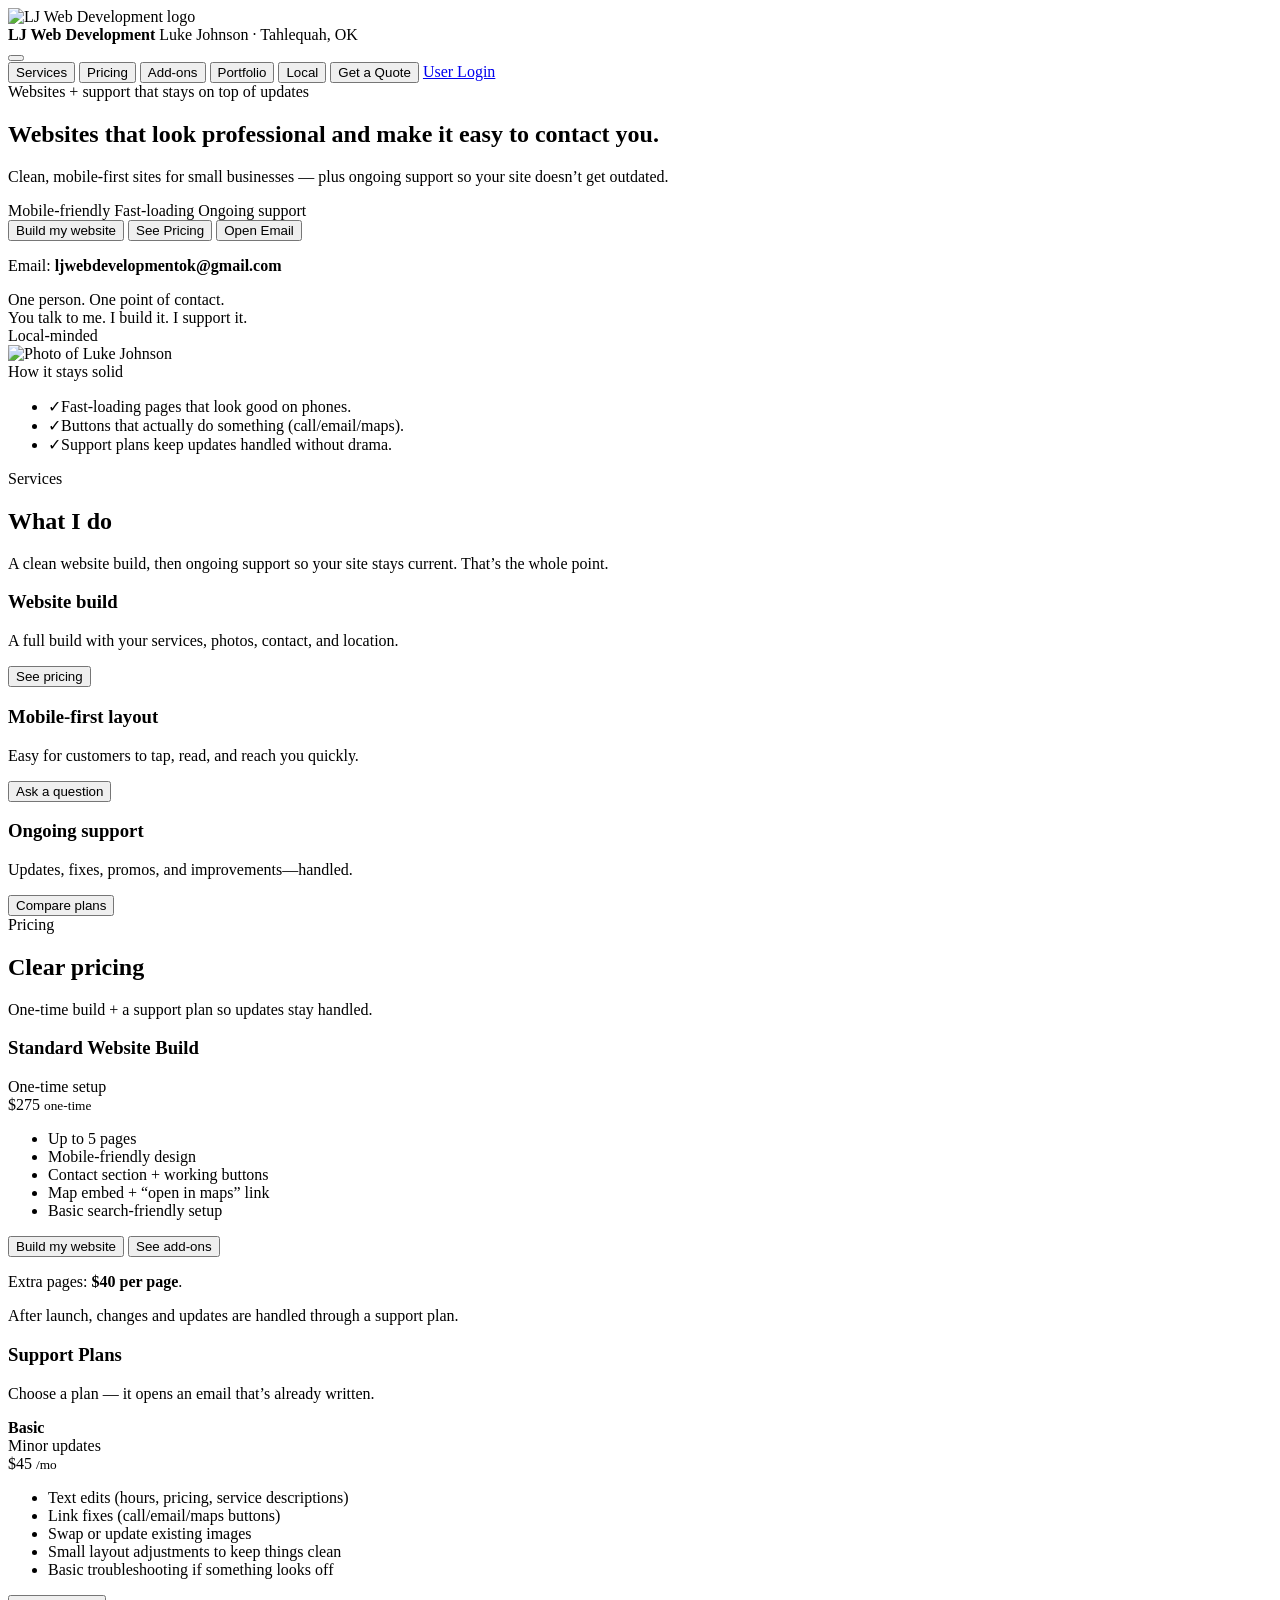
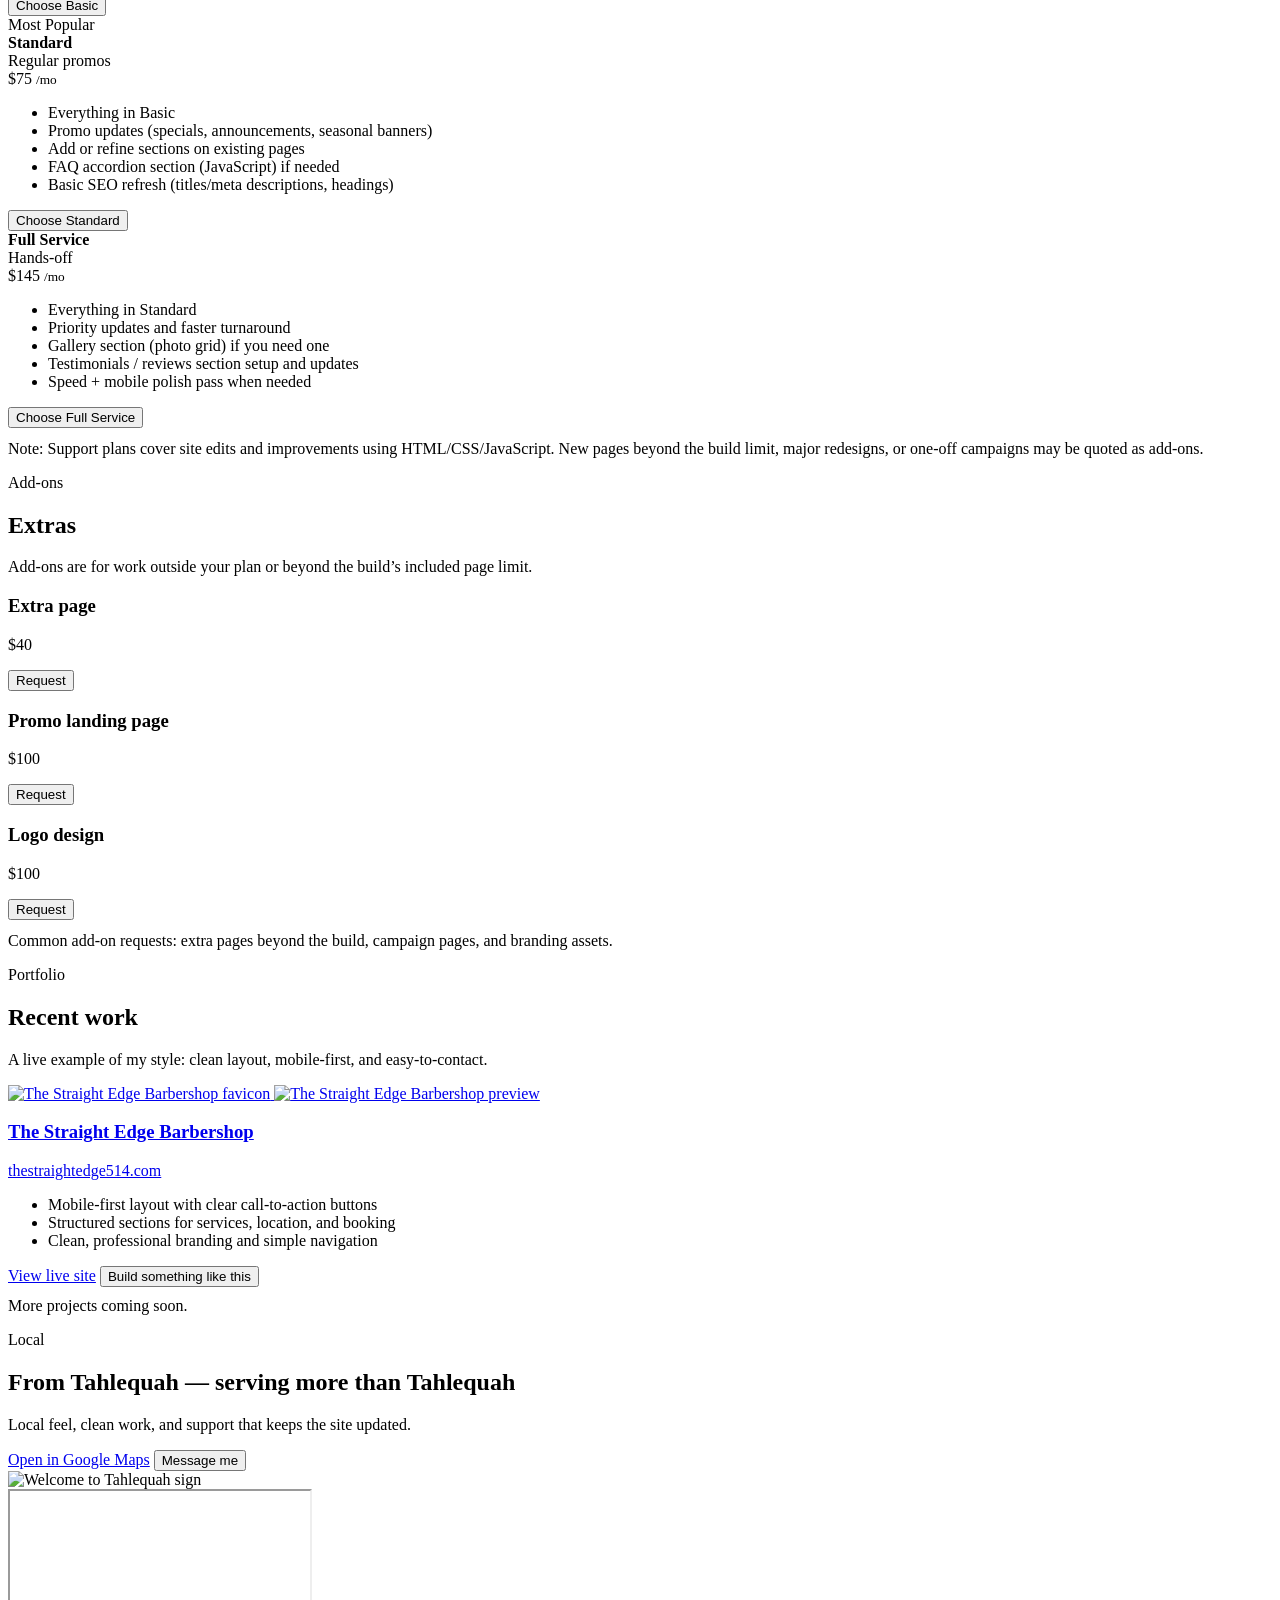
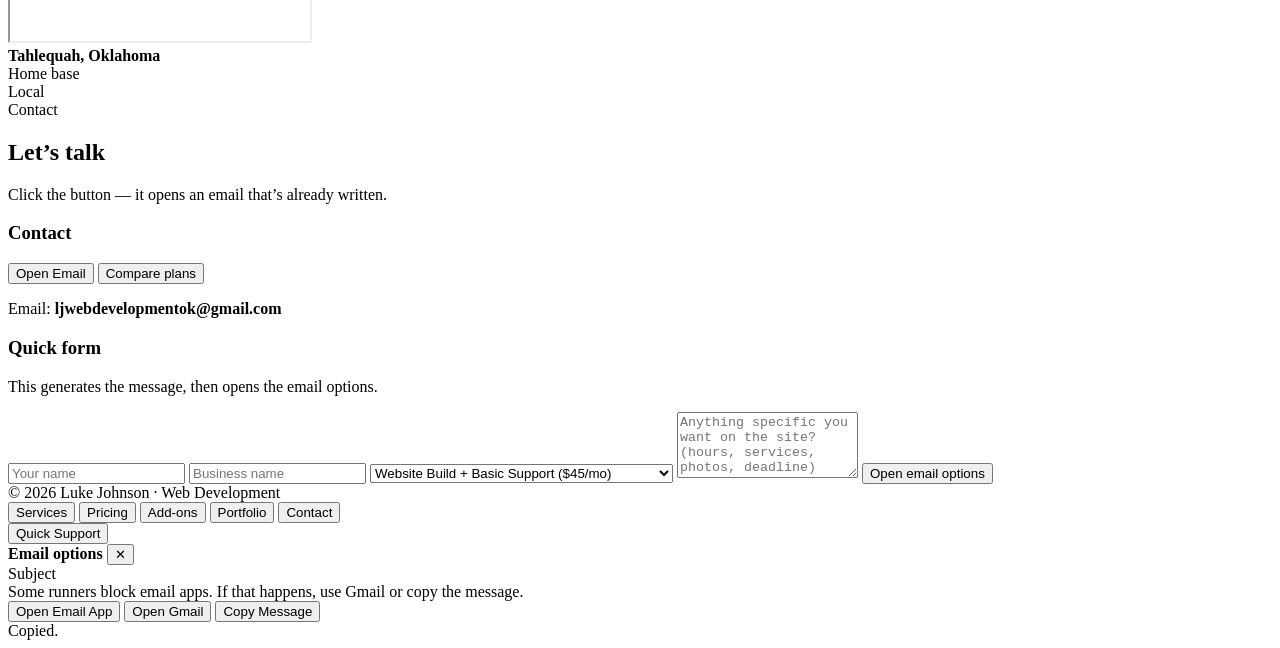
==== commit 2c7e495b: "Update index.html" ====
--- a/index.html
+++ b/index.html
@@ -11,7 +11,6 @@
   <link rel="preconnect" href="https://fonts.gstatic.com" crossorigin>
   <link href="https://fonts.googleapis.com/css2?family=Poppins:wght@300;400;500;600;700&display=swap" rel="stylesheet">
 
-  <!-- UPDATED: flattened paths (no assets folder) -->
   <link rel="stylesheet" href="styles.css" />
 </head>
 
@@ -38,10 +37,10 @@
       <button class="navLink" type="button" data-action="scroll" data-target="local">Local</button>
       <button class="btn btnSoft" type="button" data-action="scroll" data-target="contact">Get a Quote</button>
 
-      <!-- NEW: user login button (top-right area in header/nav) -->
-      <button class="btn btnOutline loginBtn" type="button" data-action="open-login" aria-label="User login">
+      <!-- UPDATED: login is now a separate page -->
+      <a class="btn btnOutline loginBtn" href="login.html" aria-label="User login">
         User Login
-      </button>
+      </a>
     </nav>
   </div>
 </header>
@@ -106,44 +105,6 @@
           </ul>
         </div>
       </aside>
-    </div>
-  </section>
-
-  <!-- DASHBOARD (NEW) -->
-  <section id="dashboard" class="section dashboard" hidden>
-    <div class="container">
-      <div class="kicker">Dashboard</div>
-      <h2>Your website overview</h2>
-      <p class="sectionLead">
-        This is a simple overview area. After login, we’ll show plan, last update, and quick actions.
-      </p>
-
-      <div class="grid3">
-        <div class="card pad">
-          <h3>Plan</h3>
-          <p class="small"><span id="dashPlan">—</span></p>
-        </div>
-
-        <div class="card pad">
-          <h3>Last update</h3>
-          <p class="small"><span id="dashLastUpdate">—</span></p>
-        </div>
-
-        <div class="card pad">
-          <h3>Quick actions</h3>
-          <div class="row">
-            <button class="btn btnOutline" type="button" data-action="scroll" data-target="contact">Request change</button>
-            <button class="btn btnSoft" type="button" data-action="logout">Log out</button>
-          </div>
-        </div>
-      </div>
-
-      <div class="card pad" style="margin-top:14px;">
-        <h3>Notes</h3>
-        <p class="small" id="dashNotes">
-          After we build script.js, this can be personalized per client (support plan, notes, links).
-        </p>
-      </div>
     </div>
   </section>
 
@@ -181,20 +142,17 @@
     </div>
   </section>
 
-  <!-- PRICING (UPDATED: STACKED) -->
+  <!-- PRICING (STACKED) -->
   <section id="pricing" class="section">
     <div class="container">
       <div class="kicker">Pricing</div>
       <h2>Clear pricing</h2>
       <p class="sectionLead">One-time build + a support plan so updates stay handled.</p>
 
-      <!-- UPDATED: stacked layout wrapper -->
       <div class="pricingStack">
 
-        <!-- TOP: Standard build (popular) -->
-        <div class="card pad pricingBuild popularCard">
-          <div class="cornerTag" aria-label="Popular">Popular</div>
-
+        <!-- TOP: Standard build (keep as-is; NOT the highlighted support plan) -->
+        <div class="card pad pricingBuild">
           <div class="priceTop">
             <div>
               <h3>Standard Website Build</h3>
@@ -229,7 +187,6 @@
             </div>
           </div>
 
-          <!-- UPDATED: plans grid -->
           <div class="plansGrid">
             <div class="miniCard">
               <div class="priceTop">
@@ -250,7 +207,11 @@
               </div>
             </div>
 
-            <div class="miniCard">
+            <!-- UPDATED: Standard plan is now the highlighted plan -->
+            <div class="miniCard featuredPlan">
+              <!-- badge sits in normal flow so it can't cover content -->
+              <div class="planBadge" aria-label="Most Popular">Most Popular</div>
+
               <div class="priceTop">
                 <div><strong>Standard</strong><div class="small">Regular promos</div></div>
                 <div class="price">$75 <small>/mo</small></div>
@@ -331,7 +292,7 @@
     </div>
   </section>
 
-  <!-- PORTFOLIO (UPDATED: favicon cover + hover preview) -->
+  <!-- PORTFOLIO -->
   <section id="portfolio" class="section">
     <div class="container">
       <div class="kicker">Portfolio</div>
@@ -342,11 +303,20 @@
         <div class="card pad portfolioCard">
           <a class="portfolioLink" href="https://thestraightedge514.com" target="_blank" rel="noopener" aria-label="View The Straight Edge Barbershop website">
             <div class="portfolioMedia">
-              <!-- Cover = favicon -->
-              <img class="portfolioFavicon" src="https://thestraightedge514.com/favicon.png" alt="The Straight Edge Barbershop favicon" />
-
-              <!-- Hover preview (desktop mini). Replace this with an actual screenshot when ready. -->
-              <img class="portfolioPreview" src="images/thestraightedge-preview.png" alt="The Straight Edge Barbershop preview" />
+              <!-- UPDATED: reliable favicon source -->
+              <img
+                class="portfolioFavicon"
+                src="https://www.google.com/s2/favicons?domain=thestraightedge514.com&sz=128"
+                alt="The Straight Edge Barbershop favicon"
+              />
+
+              <!-- UPDATED: live thumbnail preview source (replace later if you want a local screenshot) -->
+              <img
+                class="portfolioPreview"
+                src="https://image.thum.io/get/width/1200/https://thestraightedge514.com"
+                alt="The Straight Edge Barbershop preview"
+                loading="lazy"
+              />
             </div>
 
             <div class="portfolioMeta">
@@ -488,32 +458,6 @@
   </div>
 </div>
 
-<!-- LOGIN MODAL (NEW) -->
-<div class="modalBack" id="loginBack" aria-hidden="true">
-  <div class="modal" role="dialog" aria-modal="true" aria-label="User login">
-    <div class="modalHead">
-      <strong>User login</strong>
-      <button class="xBtn" id="closeLogin" type="button" aria-label="Close">✕</button>
-    </div>
-
-    <div class="modalBody">
-      <p class="small" style="margin-bottom:10px;">
-        This is a simple login gate for showing the dashboard section. We’ll wire it up in <strong>script.js</strong>.
-      </p>
-
-      <form id="loginForm" class="form">
-        <input id="loginEmail" type="email" placeholder="Email" autocomplete="email" required>
-        <input id="loginPass" type="password" placeholder="Password" autocomplete="current-password" required>
-        <button class="btn btnPrimary" type="submit">Sign in</button>
-        <button class="btn btnOutline" type="button" data-action="demo-login">Demo login</button>
-      </form>
-
-      <div class="small" id="loginMsg" aria-live="polite" style="margin-top:10px;"></div>
-    </div>
-  </div>
-</div>
-
-<!-- UPDATED: flattened JS path (no assets folder) -->
 <script src="script.js" defer></script>
 </body>
 </html>
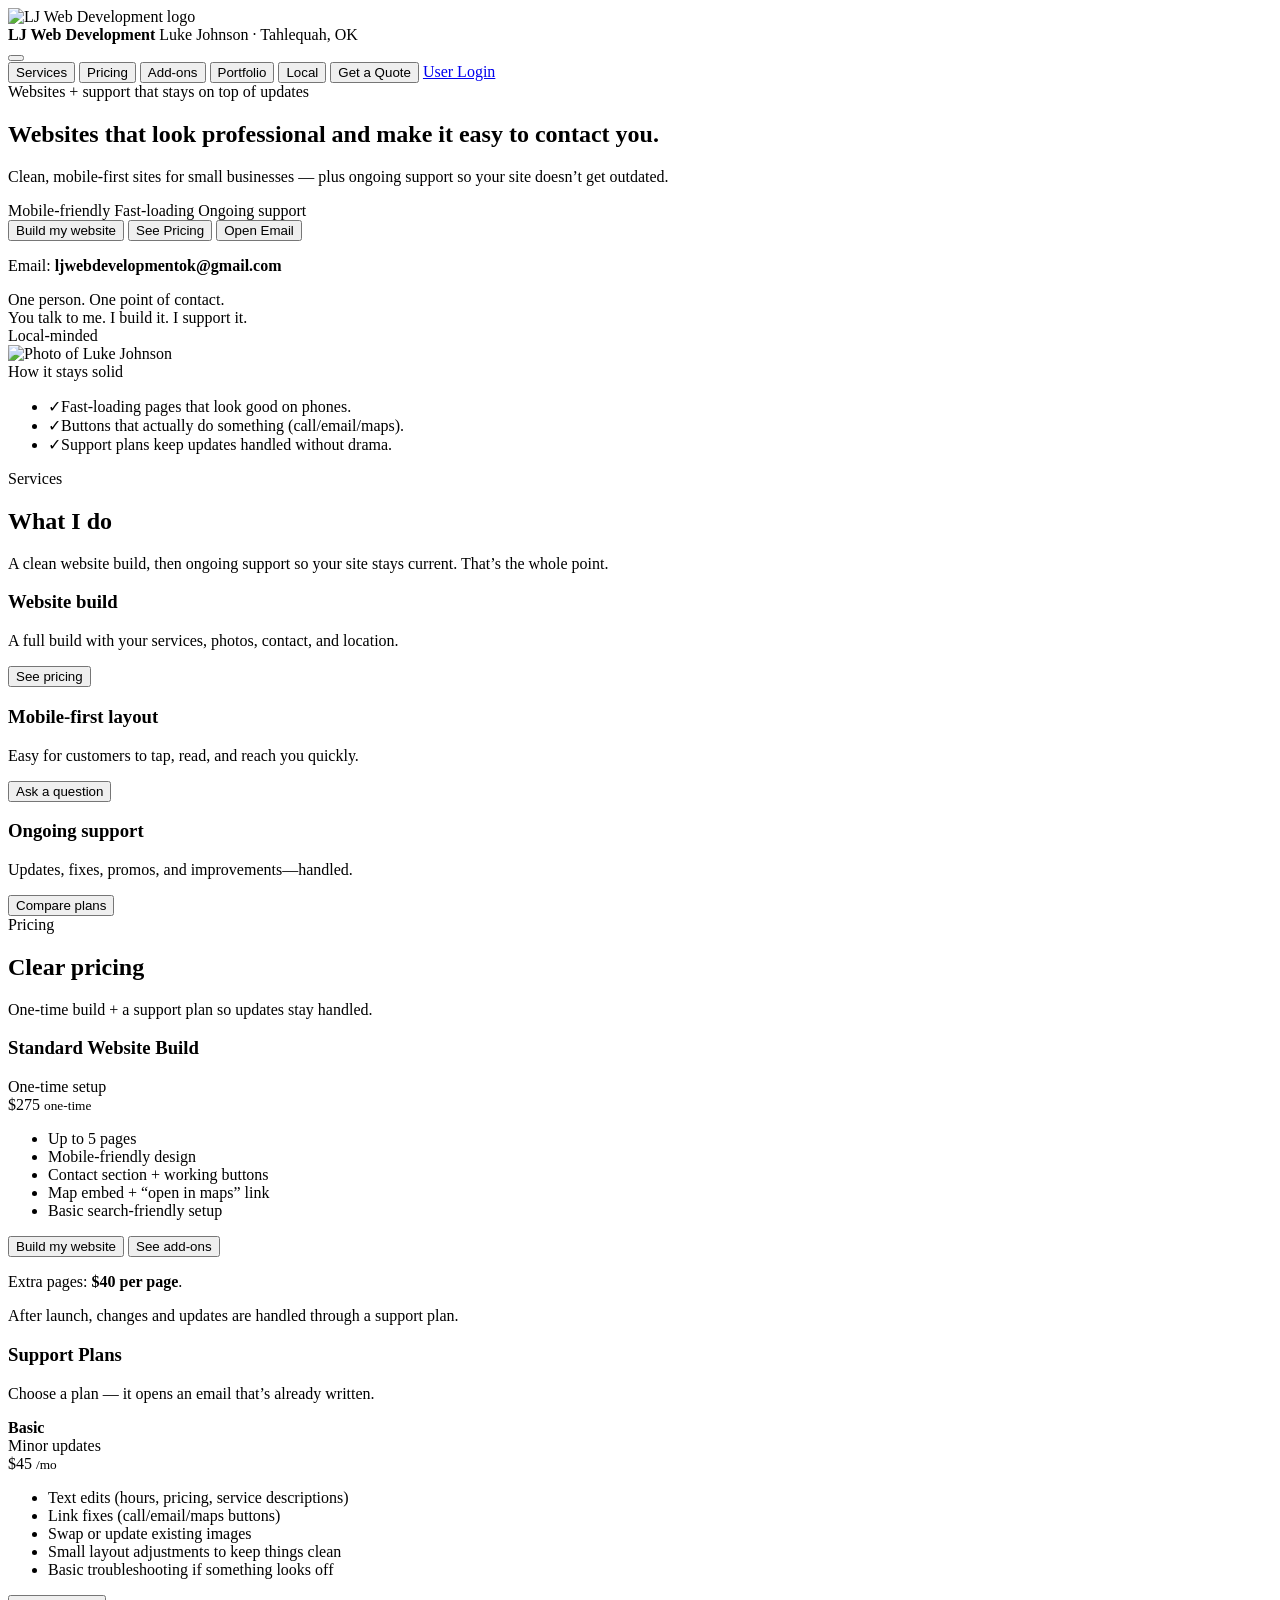
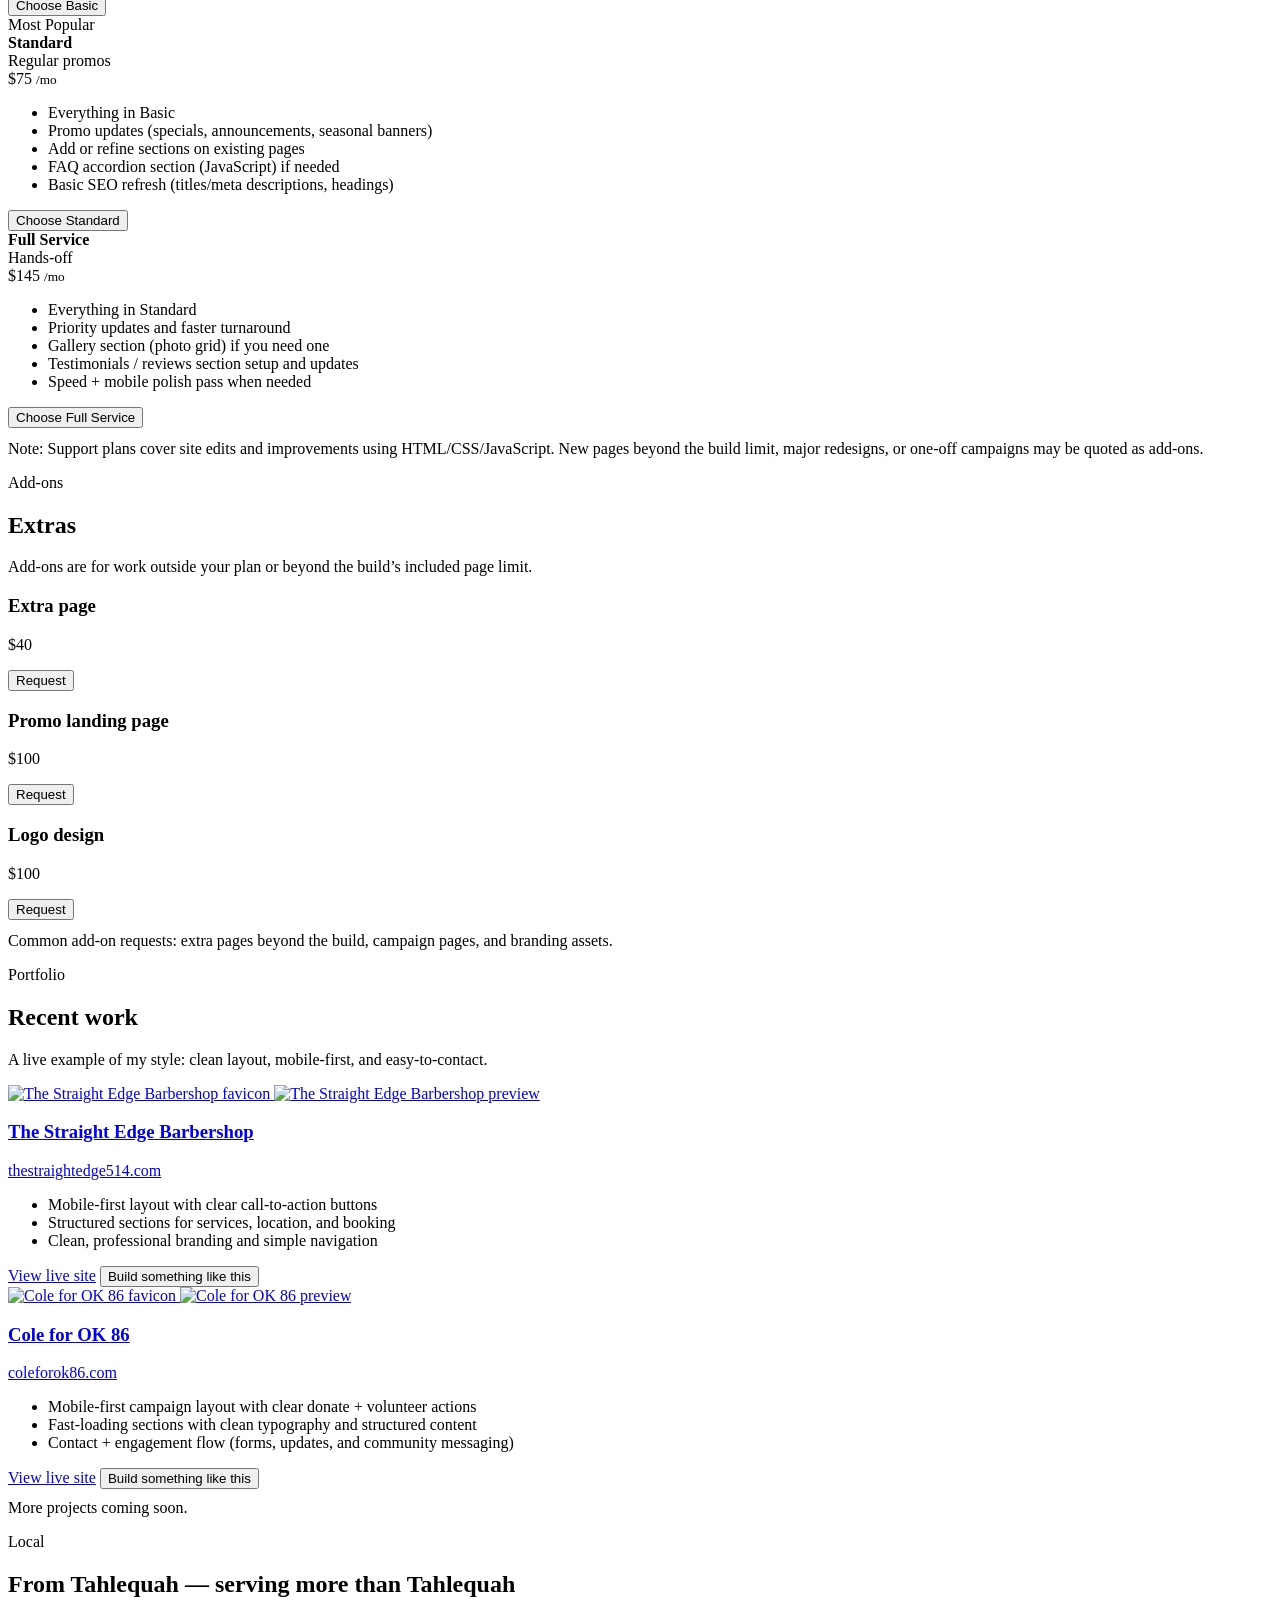
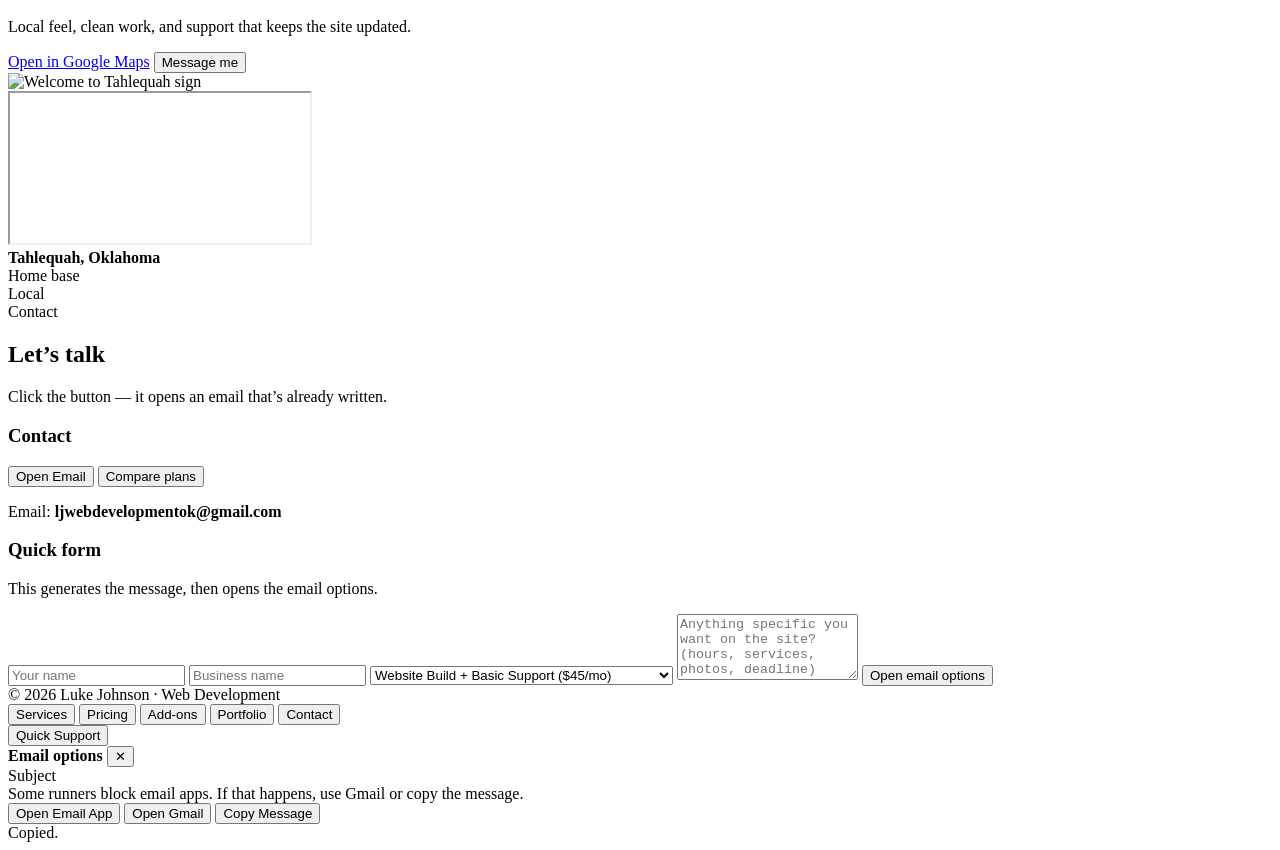
==== commit a26a5279: "Update index.html" ====
--- a/index.html
+++ b/index.html
@@ -11,6 +11,7 @@
   <link rel="preconnect" href="https://fonts.gstatic.com" crossorigin>
   <link href="https://fonts.googleapis.com/css2?family=Poppins:wght@300;400;500;600;700&display=swap" rel="stylesheet">
 
+  <!-- UPDATED: flattened paths (no assets folder) -->
   <link rel="stylesheet" href="styles.css" />
 </head>
 
@@ -37,7 +38,7 @@
       <button class="navLink" type="button" data-action="scroll" data-target="local">Local</button>
       <button class="btn btnSoft" type="button" data-action="scroll" data-target="contact">Get a Quote</button>
 
-      <!-- UPDATED: login is now a separate page -->
+      <!-- User login (separate page) -->
       <a class="btn btnOutline loginBtn" href="login.html" aria-label="User login">
         User Login
       </a>
@@ -142,7 +143,7 @@
     </div>
   </section>
 
-  <!-- PRICING (STACKED) -->
+  <!-- PRICING -->
   <section id="pricing" class="section">
     <div class="container">
       <div class="kicker">Pricing</div>
@@ -151,7 +152,6 @@
 
       <div class="pricingStack">
 
-        <!-- TOP: Standard build (keep as-is; NOT the highlighted support plan) -->
         <div class="card pad pricingBuild">
           <div class="priceTop">
             <div>
@@ -178,7 +178,6 @@
           <p class="small">After launch, changes and updates are handled through a support plan.</p>
         </div>
 
-        <!-- BOTTOM: Support plans -->
         <div class="card pad pricingPlans">
           <div class="plansHead">
             <div>
@@ -207,10 +206,9 @@
               </div>
             </div>
 
-            <!-- UPDATED: Standard plan is now the highlighted plan -->
+            <!-- FEATURED: Standard -->
             <div class="miniCard featuredPlan">
-              <!-- badge sits in normal flow so it can't cover content -->
-              <div class="planBadge" aria-label="Most Popular">Most Popular</div>
+              <div class="planBadge">Most Popular</div>
 
               <div class="priceTop">
                 <div><strong>Standard</strong><div class="small">Regular promos</div></div>
@@ -300,23 +298,13 @@
       <p class="sectionLead">A live example of my style: clean layout, mobile-first, and easy-to-contact.</p>
 
       <div class="grid3">
+
+        <!-- Straight Edge -->
         <div class="card pad portfolioCard">
           <a class="portfolioLink" href="https://thestraightedge514.com" target="_blank" rel="noopener" aria-label="View The Straight Edge Barbershop website">
             <div class="portfolioMedia">
-              <!-- UPDATED: reliable favicon source -->
-              <img
-                class="portfolioFavicon"
-                src="https://www.google.com/s2/favicons?domain=thestraightedge514.com&sz=128"
-                alt="The Straight Edge Barbershop favicon"
-              />
-
-              <!-- UPDATED: live thumbnail preview source (replace later if you want a local screenshot) -->
-              <img
-                class="portfolioPreview"
-                src="https://image.thum.io/get/width/1200/https://thestraightedge514.com"
-                alt="The Straight Edge Barbershop preview"
-                loading="lazy"
-              />
+              <img class="portfolioFavicon" src="https://thestraightedge514.com/favicon.png" alt="The Straight Edge Barbershop favicon" />
+              <img class="portfolioPreview" src="images/thestraightedge-preview.png" alt="The Straight Edge Barbershop preview" />
             </div>
 
             <div class="portfolioMeta">
@@ -339,10 +327,42 @@
               Build something like this
             </button>
           </div>
-
-          <p class="small" style="margin-top:10px;">More projects coming soon.</p>
-        </div>
-      </div>
+        </div>
+
+        <!-- Cole for OK 86 (NEW) -->
+        <div class="card pad portfolioCard">
+          <a class="portfolioLink" href="https://coleforok86.com" target="_blank" rel="noopener" aria-label="View Cole for OK 86 website">
+            <div class="portfolioMedia">
+              <img class="portfolioFavicon" src="https://coleforok86.com/favicon.png" alt="Cole for OK 86 favicon" />
+              <!-- Optional: add a screenshot here later -->
+              <img class="portfolioPreview" src="images/coleforok86-preview.png" alt="Cole for OK 86 preview" />
+            </div>
+
+            <div class="portfolioMeta">
+              <h3>Cole for OK 86</h3>
+              <p class="small">coleforok86.com</p>
+            </div>
+          </a>
+
+          <ul class="list" style="margin-top:12px;">
+            <li>Mobile-first campaign layout with clear donate + volunteer actions</li>
+            <li>Fast-loading sections with clean typography and structured content</li>
+            <li>Contact + engagement flow (forms, updates, and community messaging)</li>
+          </ul>
+
+          <div class="row">
+            <a class="btn btnOutline" href="https://coleforok86.com" target="_blank" rel="noopener">View live site</a>
+            <button class="btn btnSoft" type="button" data-action="email"
+              data-subject="Website Inquiry - Build a Site Like Cole for OK 86"
+              data-message="Hey Luke,%0D%0A%0D%0AI saw your portfolio site (Cole for OK 86) and I want something similar.%0D%0A%0D%0ABusiness name:%0D%0ABest contact:%0D%0AWhat kind of site I need:%0D%0A%0D%0AThanks!">
+              Build something like this
+            </button>
+          </div>
+        </div>
+
+      </div>
+
+      <p class="small" style="margin-top:10px;">More projects coming soon.</p>
     </div>
   </section>
 
@@ -390,7 +410,8 @@
           <div class="row">
             <button class="btn btnPrimary" type="button" data-action="email"
               data-subject="Website Inquiry - Luke Johnson"
-              data-message="Hey Luke,%0D%0A%0D%0AI would like to talk to you about building a website with a support plan.%0D%0A%0D%0ABusiness name:%0D%0ABest contact:%0D%0AWhat I need:%0D%0A%0D%0AThanks!">
+              data-message="Hey Luke,%0D%0A%0D%0AI would like to talk to you about building a website with a support plan.%0D%0A%0D%0ABusiness name:%0D%0A
+Best contact:%0D%0AWhat I need:%0D%0A%0D%0AThanks!">
               Open Email
             </button>
             <button class="btn btnOutline" type="button" data-action="scroll" data-target="pricing">Compare plans</button>
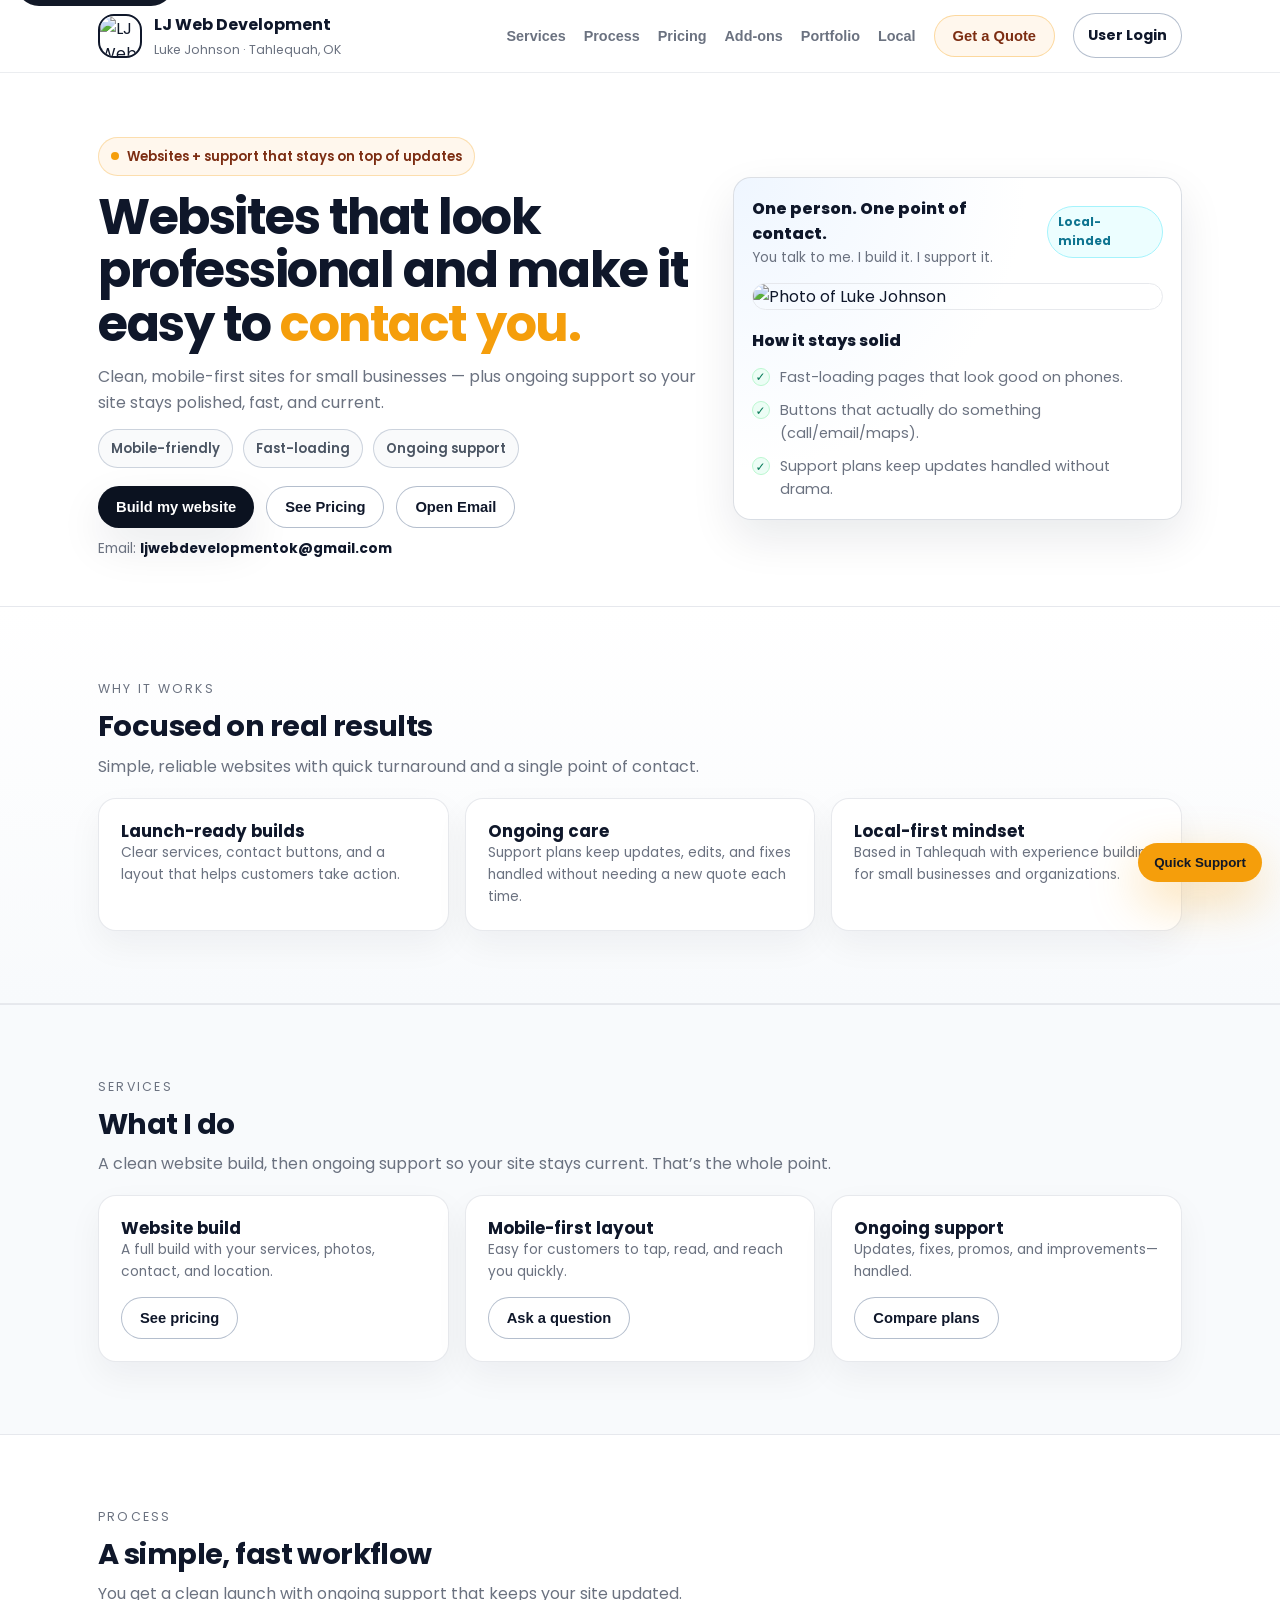
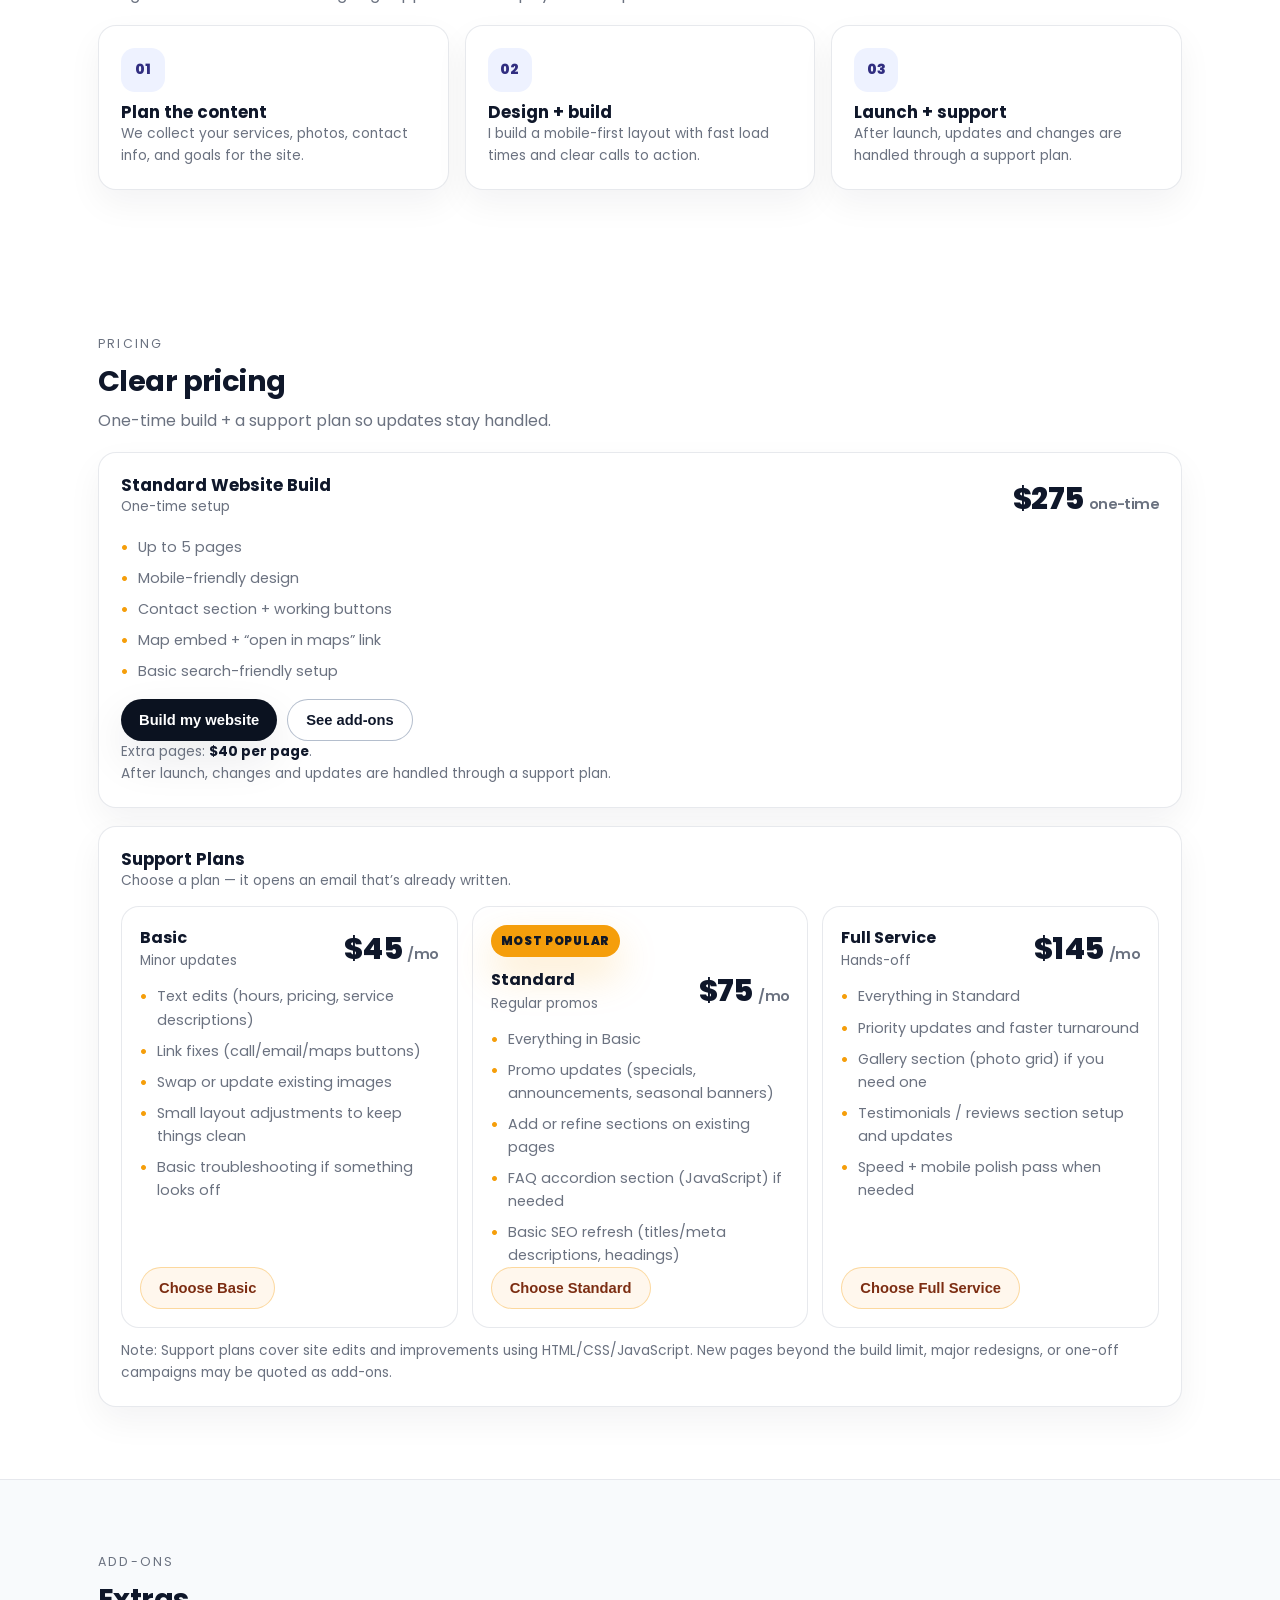
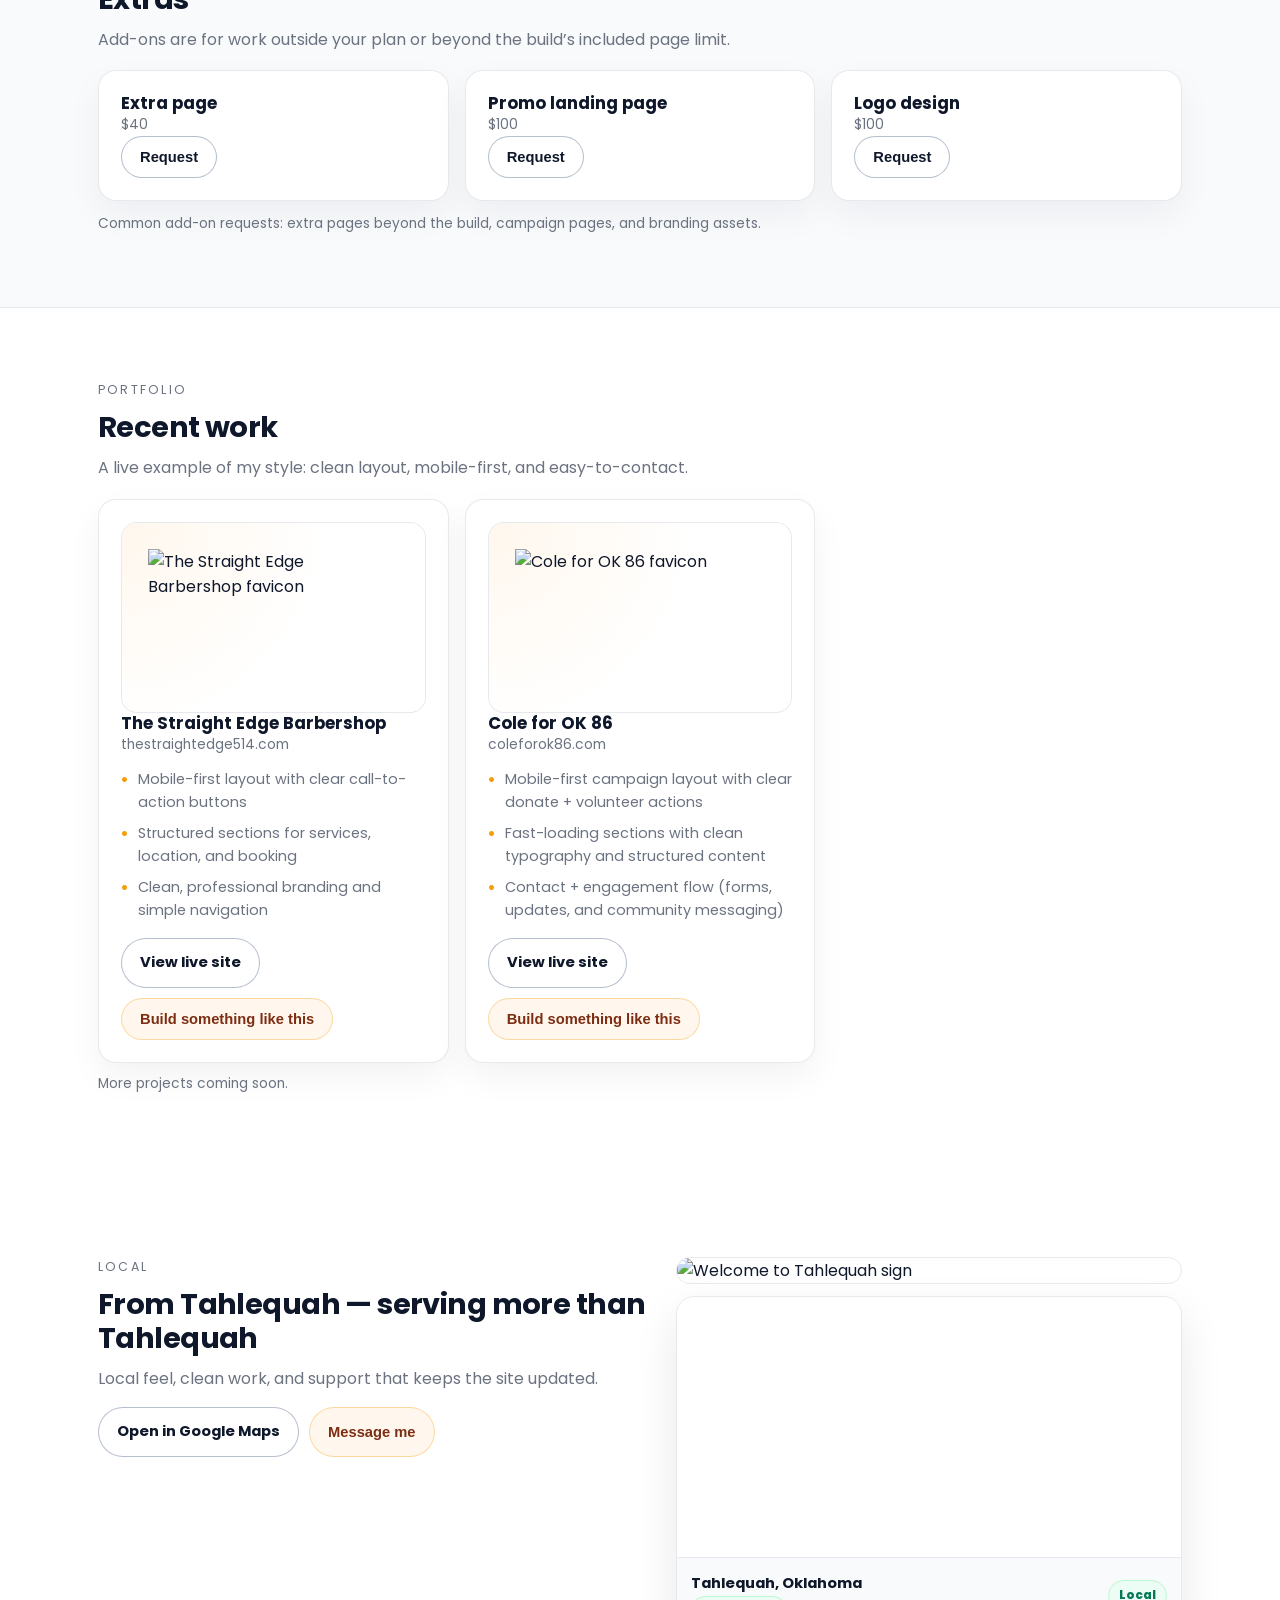
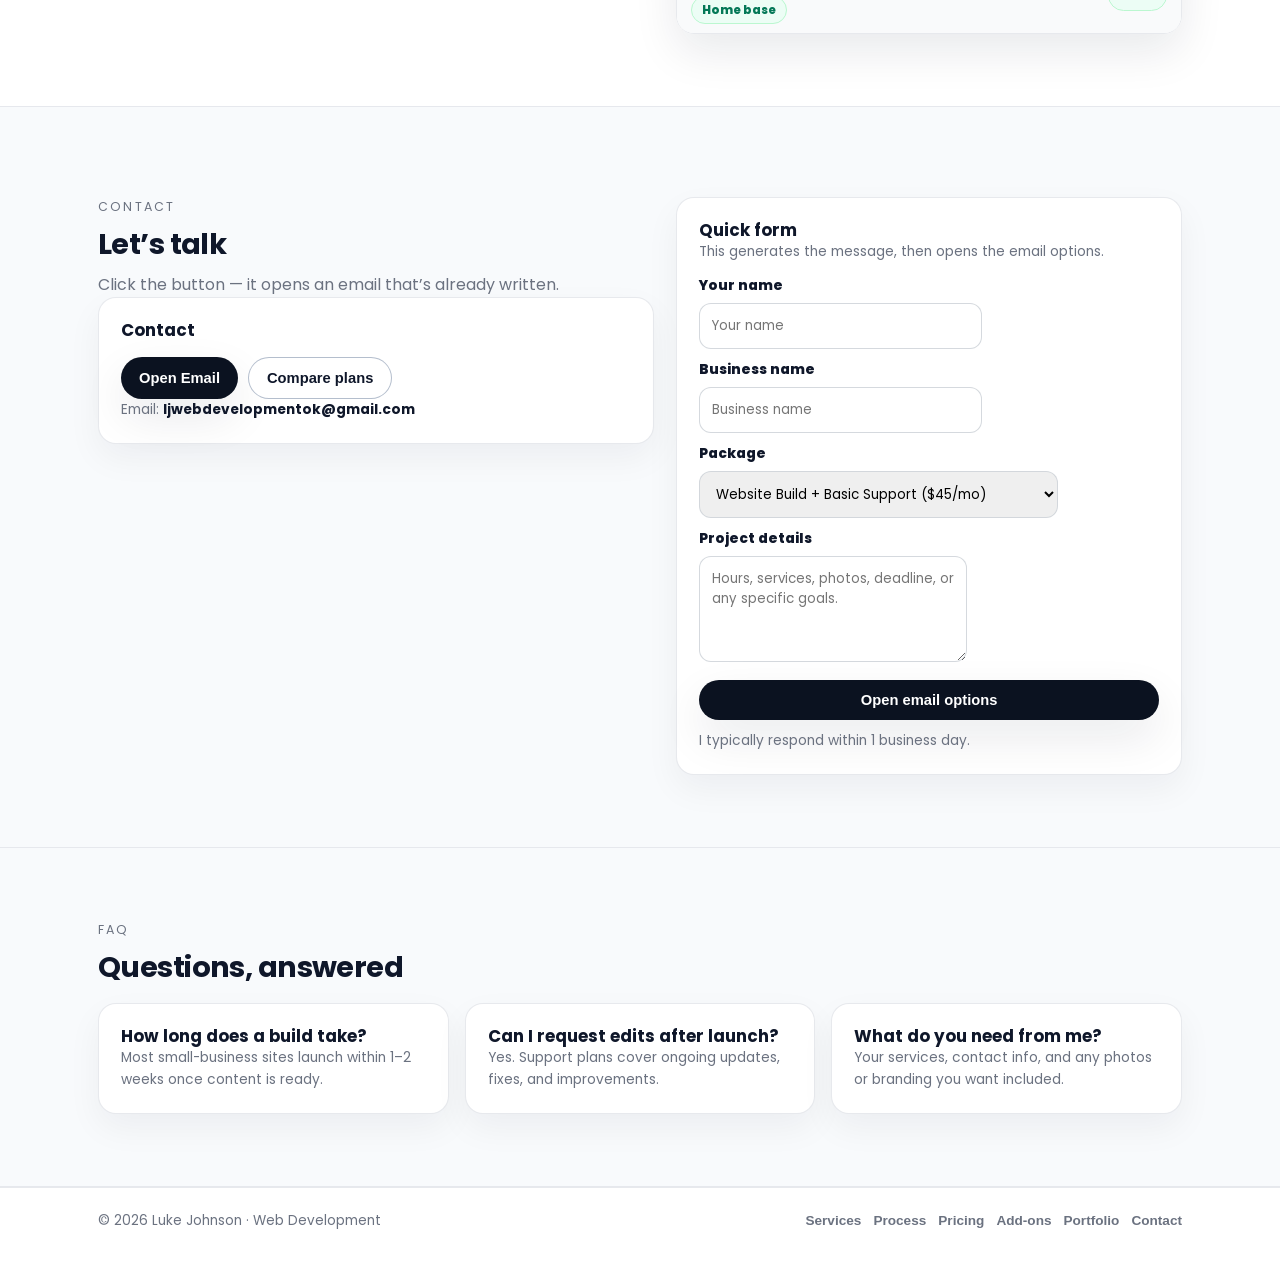
==== commit f42a2a9f: "Add automated analytics sync pipeline" ====
--- a/index.html
+++ b/index.html
@@ -6,6 +6,11 @@
   <meta name="viewport" content="width=device-width, initial-scale=1" />
   <title>LJ Web Development</title>
   <meta name="description" content="Luke Johnson — websites + ongoing support for small businesses in Tahlequah and beyond." />
+  <meta name="theme-color" content="#0b1220" />
+  <meta property="og:title" content="LJ Web Development" />
+  <meta property="og:description" content="Clean, mobile-first websites with ongoing support for small businesses." />
+  <meta property="og:type" content="website" />
+  <meta property="og:image" content="LJ%20Web%20Development%20Logo.png" />
 
   <link rel="preconnect" href="https://fonts.googleapis.com">
   <link rel="preconnect" href="https://fonts.gstatic.com" crossorigin>
@@ -16,6 +21,7 @@
 </head>
 
 <body>
+<a class="skipLink" href="#top">Skip to content</a>
 <header>
   <div class="head">
     <div class="brand" role="button" tabindex="0" data-action="scroll" data-target="top" aria-label="Go to top">
@@ -32,6 +38,7 @@
 
     <nav id="nav">
       <button class="navLink" type="button" data-action="scroll" data-target="services">Services</button>
+      <button class="navLink" type="button" data-action="scroll" data-target="process">Process</button>
       <button class="navLink" type="button" data-action="scroll" data-target="pricing">Pricing</button>
       <button class="navLink" type="button" data-action="scroll" data-target="addons">Add-ons</button>
       <button class="navLink" type="button" data-action="scroll" data-target="portfolio">Portfolio</button>
@@ -59,7 +66,7 @@
         </h1>
 
         <p class="heroText">
-          Clean, mobile-first sites for small businesses — plus ongoing support so your site doesn’t get outdated.
+          Clean, mobile-first sites for small businesses — plus ongoing support so your site stays polished, fast, and current.
         </p>
 
         <div class="badges">
@@ -109,6 +116,30 @@
     </div>
   </section>
 
+  <!-- TRUST -->
+  <section class="section trustBand">
+    <div class="container">
+      <div class="kicker">Why it works</div>
+      <h2>Focused on real results</h2>
+      <p class="sectionLead">Simple, reliable websites with quick turnaround and a single point of contact.</p>
+
+      <div class="grid3 trustGrid">
+        <div class="card pad">
+          <h3>Launch-ready builds</h3>
+          <p class="small">Clear services, contact buttons, and a layout that helps customers take action.</p>
+        </div>
+        <div class="card pad">
+          <h3>Ongoing care</h3>
+          <p class="small">Support plans keep updates, edits, and fixes handled without needing a new quote each time.</p>
+        </div>
+        <div class="card pad">
+          <h3>Local-first mindset</h3>
+          <p class="small">Based in Tahlequah with experience building for small businesses and organizations.</p>
+        </div>
+      </div>
+    </div>
+  </section>
+
   <!-- SERVICES -->
   <section id="services" class="section softBand">
     <div class="container">
@@ -138,6 +169,33 @@
           <p class="small">Updates, fixes, promos, and improvements—handled.</p>
           <div class="spacer"></div>
           <button class="btn btnOutline" type="button" data-action="scroll" data-target="pricing">Compare plans</button>
+        </div>
+      </div>
+    </div>
+  </section>
+
+  <!-- PROCESS -->
+  <section id="process" class="section">
+    <div class="container">
+      <div class="kicker">Process</div>
+      <h2>A simple, fast workflow</h2>
+      <p class="sectionLead">You get a clean launch with ongoing support that keeps your site updated.</p>
+
+      <div class="steps">
+        <div class="card pad">
+          <div class="stepNum">01</div>
+          <h3>Plan the content</h3>
+          <p class="small">We collect your services, photos, contact info, and goals for the site.</p>
+        </div>
+        <div class="card pad">
+          <div class="stepNum">02</div>
+          <h3>Design + build</h3>
+          <p class="small">I build a mobile-first layout with fast load times and clear calls to action.</p>
+        </div>
+        <div class="card pad">
+          <div class="stepNum">03</div>
+          <h3>Launch + support</h3>
+          <p class="small">After launch, updates and changes are handled through a support plan.</p>
         </div>
       </div>
     </div>
@@ -304,7 +362,6 @@
           <a class="portfolioLink" href="https://thestraightedge514.com" target="_blank" rel="noopener" aria-label="View The Straight Edge Barbershop website">
             <div class="portfolioMedia">
               <img class="portfolioFavicon" src="https://thestraightedge514.com/favicon.png" alt="The Straight Edge Barbershop favicon" />
-              <img class="portfolioPreview" src="images/thestraightedge-preview.png" alt="The Straight Edge Barbershop preview" />
             </div>
 
             <div class="portfolioMeta">
@@ -334,8 +391,6 @@
           <a class="portfolioLink" href="https://coleforok86.com" target="_blank" rel="noopener" aria-label="View Cole for OK 86 website">
             <div class="portfolioMedia">
               <img class="portfolioFavicon" src="https://coleforok86.com/favicon.png" alt="Cole for OK 86 favicon" />
-              <!-- Optional: add a screenshot here later -->
-              <img class="portfolioPreview" src="images/coleforok86-preview.png" alt="Cole for OK 86 preview" />
             </div>
 
             <div class="portfolioMeta">
@@ -375,7 +430,7 @@
         <p class="sectionLead">Local feel, clean work, and support that keeps the site updated.</p>
 
         <div class="row">
-          <a class="btn btnOutline" href="https://www.google.com/maps?q=Tahlequah+OK" target="_blank" rel="noopener">Open in Google Maps</a>
+          <a class="btn btnOutline" id="mapDirections" href="https://www.google.com/maps?q=Tahlequah+OK" target="_blank" rel="noopener">Open in Google Maps</a>
           <button class="btn btnSoft" type="button" data-action="scroll" data-target="contact">Message me</button>
         </div>
       </div>
@@ -410,14 +465,13 @@
           <div class="row">
             <button class="btn btnPrimary" type="button" data-action="email"
               data-subject="Website Inquiry - Luke Johnson"
-              data-message="Hey Luke,%0D%0A%0D%0AI would like to talk to you about building a website with a support plan.%0D%0A%0D%0ABusiness name:%0D%0A
-Best contact:%0D%0AWhat I need:%0D%0A%0D%0AThanks!">
+              data-message="Hey Luke,%0D%0A%0D%0AI would like to talk to you about building a website with a support plan.%0D%0A%0D%0ABusiness name:%0D%0ABest contact:%0D%0AWhat I need:%0D%0A%0D%0AThanks!">
               Open Email
             </button>
             <button class="btn btnOutline" type="button" data-action="scroll" data-target="pricing">Compare plans</button>
           </div>
 
-          <p class="small">Email: <strong>ljwebdevelopmentok@gmail.com</strong></p>
+          <p class="small">Email: <strong><a href="mailto:ljwebdevelopmentok@gmail.com">ljwebdevelopmentok@gmail.com</a></strong></p>
         </div>
       </div>
 
@@ -426,16 +480,51 @@
         <p class="small">This generates the message, then opens the email options.</p>
 
         <form id="quoteForm" class="form">
-          <input id="name" type="text" placeholder="Your name" required>
-          <input id="biz" type="text" placeholder="Business name">
-          <select id="need">
+          <div>
+            <label class="fieldLabel" for="name">Your name</label>
+            <input id="name" type="text" placeholder="Your name" required>
+          </div>
+          <div>
+            <label class="fieldLabel" for="biz">Business name</label>
+            <input id="biz" type="text" placeholder="Business name">
+          </div>
+          <div>
+            <label class="fieldLabel" for="need">Package</label>
+            <select id="need">
             <option>Website Build + Basic Support ($45/mo)</option>
             <option>Website Build + Standard Support ($75/mo)</option>
             <option>Website Build + Full Service Support ($145/mo)</option>
-          </select>
-          <textarea id="details" rows="4" placeholder="Anything specific you want on the site? (hours, services, photos, deadline)"></textarea>
+            </select>
+          </div>
+          <div>
+            <label class="fieldLabel" for="details">Project details</label>
+            <textarea id="details" rows="4" placeholder="Hours, services, photos, deadline, or any specific goals."></textarea>
+          </div>
           <button class="btn btnPrimary" type="submit">Open email options</button>
         </form>
+        <p class="small" style="margin-top:10px;">I typically respond within 1 business day.</p>
+      </div>
+    </div>
+  </section>
+
+  <!-- FAQ -->
+  <section class="section softBand">
+    <div class="container">
+      <div class="kicker">FAQ</div>
+      <h2>Questions, answered</h2>
+      <div class="faqGrid">
+        <div class="card pad">
+          <h3>How long does a build take?</h3>
+          <p class="small">Most small-business sites launch within 1–2 weeks once content is ready.</p>
+        </div>
+        <div class="card pad">
+          <h3>Can I request edits after launch?</h3>
+          <p class="small">Yes. Support plans cover ongoing updates, fixes, and improvements.</p>
+        </div>
+        <div class="card pad">
+          <h3>What do you need from me?</h3>
+          <p class="small">Your services, contact info, and any photos or branding you want included.</p>
+        </div>
       </div>
     </div>
   </section>
@@ -445,6 +534,7 @@
       <div>© <span id="year"></span> Luke Johnson · Web Development</div>
       <div class="footLinks">
         <button class="footBtn" type="button" data-action="scroll" data-target="services">Services</button>
+        <button class="footBtn" type="button" data-action="scroll" data-target="process">Process</button>
         <button class="footBtn" type="button" data-action="scroll" data-target="pricing">Pricing</button>
         <button class="footBtn" type="button" data-action="scroll" data-target="addons">Add-ons</button>
         <button class="footBtn" type="button" data-action="scroll" data-target="portfolio">Portfolio</button>
--- a/styles.css
+++ b/styles.css
@@ -0,0 +1,1064 @@
+:root{ 
+  --ink:#0f172a;
+  --muted:#6b7280;
+  --border:#e5e7eb;
+  --bg:#ffffff;
+  --soft:#f8fafc;
+  --navy:#0b1220;
+  --accent:#f59e0b;
+  --accentSoft:#fff7ed;
+
+  --radius:18px;
+  --pill:999px;
+  --shadow:0 18px 45px rgba(15,23,42,.09);
+  --shadow2:0 28px 70px rgba(15,23,42,.16);
+  --max:1120px;
+}
+
+*{box-sizing:border-box;margin:0;padding:0}
+html{scroll-behavior:smooth}
+body{
+  font-family:"Poppins",system-ui,-apple-system,BlinkMacSystemFont,"Segoe UI",sans-serif;
+  background:var(--bg);
+  color:var(--ink);
+  line-height:1.6;
+}
+img{max-width:100%;display:block}
+.container{max-width:var(--max);margin:0 auto;padding:0 18px}
+.section{padding:72px 0}
+.skipLink{
+  position:absolute;
+  left:16px;
+  top:-40px;
+  background:#111827;
+  color:#fff;
+  padding:10px 14px;
+  border-radius:999px;
+  font-weight:700;
+  text-decoration:none;
+  z-index:1000;
+  transition:top .16s ease;
+}
+.skipLink:focus{top:14px}
+.kicker{
+  font-size:.78rem;
+  letter-spacing:.18em;
+  text-transform:uppercase;
+  color:var(--muted);
+  margin-bottom:10px;
+}
+h1{font-size:clamp(2.2rem,3vw + 1rem,3.1rem);line-height:1.08;letter-spacing:-.03em}
+h2{font-size:1.8rem;letter-spacing:-.02em;line-height:1.2}
+h3{font-size:1.05rem;line-height:1.25}
+p{color:var(--muted)}
+.small{font-size:.86rem;color:var(--muted)}
+.small a{color:inherit;text-decoration:none}
+.small a:hover{text-decoration:underline;text-underline-offset:3px;text-decoration-thickness:2px}
+strong{color:var(--ink)}
+
+.chip{
+  display:inline-flex;align-items:center;gap:8px;
+  padding:8px 12px;border-radius:var(--pill);
+  background:var(--accentSoft);
+  border:1px solid rgba(245,158,11,.28);
+  font-size:.82rem;color:#7c2d12;
+  font-weight:600;
+}
+.dot{width:8px;height:8px;border-radius:99px;background:var(--accent)}
+.accent{color:var(--accent)}
+.spacer{height:14px}
+
+.card{
+  border:1px solid rgba(229,231,235,.9);
+  border-radius:var(--radius);
+  background:#fff;
+  box-shadow:0 14px 34px rgba(15,23,42,.05);
+}
+.pad{padding:22px}
+
+.btn{
+  appearance:none;border:none;cursor:pointer;
+  display:inline-flex;align-items:center;justify-content:center;gap:10px;
+  padding:12px 18px;border-radius:var(--pill);
+  font-weight:700;font-size:.92rem;
+  transition:transform .16s ease, box-shadow .16s ease, background .16s ease, border-color .16s ease;
+  white-space:nowrap;
+  text-decoration:none;
+}
+.btnPrimary{background:var(--navy);color:#fff;box-shadow:var(--shadow)}
+.btnPrimary:hover{transform:translateY(-1px);box-shadow:var(--shadow2)}
+.btnOutline{background:#fff;border:1px solid rgba(148,163,184,.7);color:var(--ink)}
+.btnOutline:hover{transform:translateY(-1px);border-color:var(--ink)}
+.btnSoft{background:var(--accentSoft);border:1px solid rgba(245,158,11,.35);color:#7c2d12}
+.btnSoft:hover{transform:translateY(-1px);box-shadow:0 16px 40px rgba(245,158,11,.18)}
+
+/* small polish for header login button */
+.loginBtn{
+  padding:10px 14px;
+  font-size:.9rem;
+}
+
+/* =========================
+   Header / Nav
+========================= */
+header{
+  position:sticky;top:0;z-index:50;
+  background:rgba(255,255,255,.92);
+  backdrop-filter:blur(10px);
+  border-bottom:1px solid rgba(229,231,235,.75);
+}
+.head{
+  max-width:var(--max);
+  margin:0 auto;
+  padding:12px 18px;
+  display:flex;align-items:center;justify-content:space-between;gap:12px;
+  position:relative;
+}
+.brand{display:flex;align-items:center;gap:12px}
+.logoWrap{
+  width:44px;height:44px;border-radius:16px;
+  border:2px solid var(--ink);
+  background:#fff;
+  overflow:hidden;
+  flex-shrink:0;
+  display:flex;align-items:center;justify-content:center;
+}
+.logoWrap img{width:100%;height:100%;object-fit:contain}
+.brandText{display:flex;flex-direction:column;gap:2px}
+.brandText strong{font-size:1rem}
+.brandText span{font-size:.78rem;color:var(--muted)}
+
+nav{display:flex;align-items:center;gap:18px}
+.navLink{
+  font-size:.9rem;
+  color:var(--muted);
+  font-weight:600;
+  background:transparent;
+  border:none;
+  cursor:pointer;
+  padding:6px 0;
+  position:relative;
+}
+.navLink:hover{color:var(--ink)}
+.navLink::after{
+  content:"";position:absolute;left:0;bottom:-6px;width:0;height:2px;border-radius:999px;
+  background:var(--accent);transition:width .16s ease;
+}
+.navLink:hover::after{width:18px}
+
+.menuBtn{
+  display:none;align-items:center;justify-content:center;
+  width:40px;height:40px;border-radius:999px;
+  border:1px solid var(--border);background:#fff;cursor:pointer;
+}
+.menuBtn span{width:16px;height:2px;background:var(--ink);border-radius:999px;position:relative}
+.menuBtn span::before,.menuBtn span::after{
+  content:"";position:absolute;left:0;width:100%;height:2px;background:var(--ink);border-radius:999px;
+  transition:transform .16s ease, top .16s ease;
+}
+.menuBtn span::before{top:-5px}
+.menuBtn span::after{top:5px}
+.menuBtn.active span{background:transparent}
+.menuBtn.active span::before{top:0;transform:rotate(45deg)}
+.menuBtn.active span::after{top:0;transform:rotate(-45deg)}
+
+/* =========================
+   Hero
+========================= */
+.hero{padding:64px 0 46px}
+.heroGrid{
+  display:grid;
+  grid-template-columns: minmax(0,1.35fr) minmax(0,1fr);
+  gap:28px;
+  align-items:center;
+}
+.heroTitle{margin-top:14px}
+.heroText{margin-top:14px}
+.heroActions{display:flex;flex-wrap:wrap;gap:12px;margin-top:18px}
+.heroEmail{margin-top:10px}
+.badges{display:flex;flex-wrap:wrap;gap:10px;margin-top:14px}
+.badge{
+  padding:8px 12px;border-radius:var(--pill);
+  border:1px solid rgba(148,163,184,.45);
+  background:#f9fafb;
+  font-size:.82rem;color:#4b5563;font-weight:600;
+}
+
+.heroSide{
+  background: radial-gradient(circle at top left, #eff6ff 0, #ffffff 52%);
+  border:1px solid rgba(209,213,219,.75);
+  box-shadow:var(--shadow);
+  border-radius:var(--radius);
+  overflow:hidden;
+}
+.heroSideTop{
+  padding:18px 18px 0;
+  display:flex;align-items:center;justify-content:space-between;gap:10px;
+}
+.heroSideTop .pill{
+  padding:6px 10px;border-radius:var(--pill);
+  background:#ecfeff;border:1px solid #a5f3fc;
+  color:#0e7490;font-size:.74rem;font-weight:700;
+}
+.heroSideBold{font-weight:800}
+.heroPhoto{margin:14px 18px 0;border-radius:14px;overflow:hidden;border:1px solid rgba(229,231,235,.9)}
+.heroPhoto img{width:100%;height:auto;object-fit:cover}
+.heroSideBody{padding:18px}
+
+.checkList{list-style:none;display:flex;flex-direction:column;gap:10px;margin-top:12px}
+.checkList li{display:flex;gap:10px;align-items:flex-start;color:var(--muted);font-size:.9rem}
+.check{
+  width:18px;height:18px;border-radius:999px;
+  background:#ecfdf5;border:1px solid #bbf7d0;
+  color:#047857;font-weight:800;
+  display:inline-flex;align-items:center;justify-content:center;
+  flex-shrink:0;font-size:.75rem;margin-top:2px;
+}
+
+/* =========================
+   Layout helpers
+========================= */
+.grid3{display:grid;grid-template-columns:repeat(3,minmax(0,1fr));gap:16px;margin-top:18px}
+.split{display:grid;grid-template-columns: minmax(0,1.1fr) minmax(0,1fr);gap:22px;align-items:start;margin-top:18px}
+
+.priceTop{display:flex;align-items:flex-start;justify-content:space-between;gap:10px}
+.price{font-size:1.9rem;font-weight:800;letter-spacing:-.02em}
+.price small{font-size:.9rem;color:var(--muted);font-weight:600}
+
+.list{margin-top:12px;list-style:none;display:flex;flex-direction:column;gap:8px}
+.list li{display:flex;gap:10px;align-items:flex-start;font-size:.9rem;color:var(--muted)}
+.list li::before{content:"•";color:var(--accent);font-weight:900}
+
+.row{display:flex;flex-wrap:wrap;gap:10px;margin-top:16px}
+.sectionLead{margin-top:10px;max-width:780px}
+
+/* =========================
+   Trust + Process + FAQ
+========================= */
+.trustBand{
+  background:linear-gradient(180deg, #ffffff 0%, #f8fafc 100%);
+  border-top:1px solid rgba(229,231,235,.9);
+  border-bottom:1px solid rgba(229,231,235,.9);
+}
+.trustGrid .card{height:100%}
+
+.steps{
+  margin-top:18px;
+  display:grid;
+  grid-template-columns:repeat(3,minmax(0,1fr));
+  gap:16px;
+}
+.stepNum{
+  width:44px;height:44px;border-radius:14px;
+  display:flex;align-items:center;justify-content:center;
+  font-weight:800;font-size:.9rem;
+  background:#eef2ff;color:#312e81;
+  margin-bottom:10px;
+}
+
+.faqGrid{
+  margin-top:18px;
+  display:grid;
+  grid-template-columns:repeat(3,minmax(0,1fr));
+  gap:16px;
+}
+
+/* =========================
+   PRICING (stacked layout)
+========================= */
+.pricingStack{
+  margin-top:18px;
+  display:grid;
+  grid-template-columns: 1fr;
+  gap:18px;
+}
+
+/* If you ever use cornerTag again: ensure it never covers content behind it */
+/* FIX: reserve space so absolute badge doesn't overlap headings */
+.popularCard{
+  position:relative;
+  padding-top:44px; /* reserves space for cornerTag */
+  border-color: rgba(245,158,11,.40);
+  box-shadow:0 20px 55px rgba(245,158,11,.10);
+}
+.popularCard::before{
+  content:"";
+  position:absolute;inset:-1px;
+  border-radius:var(--radius);
+  pointer-events:none;
+  box-shadow:0 0 0 1px rgba(245,158,11,.35);
+}
+
+/* Corner tag */
+.cornerTag{
+  position:absolute;
+  top:14px;
+  right:14px;
+  padding:7px 10px;
+  border-radius:999px;
+  background:var(--accent);
+  color:#111827;
+  font-weight:900;
+  font-size:.72rem;
+  letter-spacing:.06em;
+  text-transform:uppercase;
+  box-shadow:0 18px 40px rgba(245,158,11,.28);
+  z-index:2;
+}
+
+/* Support plans card */
+.pricingPlans .plansHead{
+  display:flex;
+  align-items:flex-start;
+  justify-content:space-between;
+  gap:12px;
+}
+
+/* Plans grid: 3 across on desktop, stacked on mobile */
+.plansGrid{
+  display:grid;
+  grid-template-columns: repeat(3, minmax(0, 1fr));
+  gap:14px;
+  margin-top:14px;
+}
+
+/* Make mini cards consistent inside plans grid */
+.plansGrid .miniCard{
+  margin-top:0;
+  height:100%;
+  display:flex;
+  flex-direction:column;
+}
+.plansGrid .miniCard .row{margin-top:auto}
+
+/* =========================
+   Standard Support Highlight (NEW)
+   FIX: badge is in normal flow, never overlaps content
+========================= */
+.featuredPlan{
+  border-color: rgba(245,158,11,.55);
+  box-shadow:0 20px 60px rgba(245,158,11,.14);
+  position:relative;
+}
+.featuredPlan .planBadge{
+  display:inline-flex;
+  align-items:center;
+  justify-content:center;
+  width:fit-content;
+  padding:7px 10px;
+  border-radius:999px;
+  background:var(--accent);
+  color:#111827;
+  font-weight:900;
+  font-size:.72rem;
+  letter-spacing:.06em;
+  text-transform:uppercase;
+  box-shadow:0 18px 40px rgba(245,158,11,.22);
+  margin-bottom:10px;
+}
+
+/* Optional: subtly emphasize Standard's price */
+.featuredPlan .price{
+  color: var(--ink);
+}
+
+/* =========================
+   Portfolio (favicon cover + hover preview)
+========================= */
+.portfolioCard{overflow:hidden}
+.portfolioLink{
+  display:block;
+  color:inherit;
+  text-decoration:none;
+}
+.portfolioMedia{
+  position:relative;
+  border-radius:16px;
+  overflow:hidden;
+  border:1px solid rgba(229,231,235,.9);
+  background:#fff;
+}
+
+/* cover favicon */
+.portfolioFavicon{
+  width:100%;
+  aspect-ratio: 16 / 10;
+  object-fit: contain;
+  padding:26px;
+  background: radial-gradient(circle at top left, #fff7ed 0, #ffffff 58%);
+}
+
+/* hover preview (mini desktop) */
+.portfolioPreview{
+  position:absolute;
+  left:50%;
+  bottom:12px;
+  width:min(86%, 420px);
+  transform:translateX(-50%) translateY(12px);
+  border-radius:14px;
+  border:1px solid rgba(229,231,235,.9);
+  box-shadow:0 22px 70px rgba(15,23,42,.16);
+  opacity:0;
+  pointer-events:none; /* FIX: never block the link click */
+  transition:opacity .18s ease, transform .18s ease;
+  background:#fff;
+}
+
+/* show preview on hover */
+.portfolioLink:hover .portfolioPreview{
+  opacity:1;
+  transform:translateX(-50%) translateY(0);
+}
+
+/* Slight lift on hover */
+.portfolioLink:hover .portfolioMedia{
+  box-shadow:0 18px 55px rgba(15,23,42,.12);
+}
+
+/* FIX: make sure the whole card remains clickable even with internal elements */
+.portfolioLink *{
+  pointer-events:none;
+}
+.portfolioLink{
+  pointer-events:auto;
+}
+
+/* =========================
+   Images / Map / Forms / Footer
+========================= */
+.imgCard{border-radius:var(--radius);overflow:hidden;border:1px solid rgba(229,231,235,.9)}
+.mapCard{border-radius:var(--radius);overflow:hidden;border:1px solid rgba(229,231,235,.9);box-shadow:var(--shadow);margin-top:12px}
+.mapFrame{border:0;width:100%;height:260px;display:block}
+.mapCap{padding:12px 14px;background:#f9fafb;border-top:1px solid rgba(229,231,235,.9);display:flex;align-items:center;justify-content:space-between;gap:10px}
+.mapCap strong{font-size:.92rem}
+.mapCap span{font-size:.74rem;padding:5px 10px;border-radius:var(--pill);background:#ecfdf5;border:1px solid #bbf7d0;color:#047857;font-weight:800}
+
+.form{margin-top:12px;display:flex;flex-direction:column;gap:10px}
+.form input,.form select,.form textarea{
+  padding:12px;border-radius:12px;border:1px solid rgba(209,213,219,.9);
+  font-family:inherit;
+}
+.form textarea{resize:vertical}
+
+footer{border-top:1px solid rgba(229,231,235,.9);padding:22px 0 36px;color:var(--muted);font-size:.85rem}
+.foot{display:flex;align-items:center;justify-content:space-between;gap:12px;flex-wrap:wrap}
+.footLinks{display:flex;gap:12px;flex-wrap:wrap}
+.footBtn{
+  background:transparent;border:none;cursor:pointer;
+  color:var(--muted);font-weight:700;font-size:.85rem;
+}
+.footBtn:hover{color:var(--ink)}
+
+/* Support Button */
+.supportBtn{
+  position:fixed;right:18px;bottom:18px;z-index:60;
+  background:var(--accent);color:#111827;
+  padding:12px 16px;border-radius:var(--pill);
+  font-weight:800;border:0;cursor:pointer;
+  box-shadow:0 18px 50px rgba(245,158,11,.35);
+  transition:transform .16s ease, box-shadow .16s ease;
+}
+.supportBtn:hover{transform:translateY(-1px);box-shadow:0 26px 70px rgba(245,158,11,.45)}
+
+/* =========================
+   Modals (Email)
+========================= */
+.modalBack{
+  position:fixed;inset:0;z-index:100;
+  background:rgba(15,23,42,.55);
+  display:none;align-items:center;justify-content:center;
+  padding:18px;
+}
+.modal{
+  max-width:560px;width:100%;
+  background:#fff;border-radius:20px;
+  border:1px solid rgba(229,231,235,.9);
+  box-shadow:0 40px 120px rgba(15,23,42,.35);
+  overflow:hidden;
+}
+.modalHead{
+  padding:16px 18px;
+  background:var(--soft);
+  border-bottom:1px solid rgba(229,231,235,.9);
+  display:flex;align-items:center;justify-content:space-between;gap:10px;
+}
+.modalSubject{font-weight:700}
+.xBtn{
+  width:38px;height:38px;border-radius:999px;
+  border:1px solid rgba(209,213,219,.9);
+  background:#fff;cursor:pointer;font-weight:900;
+  display:flex;align-items:center;justify-content:center;
+}
+.modalBody{padding:18px}
+.modalActions{display:flex;flex-wrap:wrap;gap:10px;margin-top:14px}
+.msgBox{
+  margin-top:12px;
+  border:1px solid rgba(229,231,235,.9);
+  border-radius:14px;
+  padding:12px;
+  background:#fff;
+  font-size:.9rem;
+  color:#111827;
+  white-space:pre-wrap;
+}
+.toast{
+  margin-top:10px;
+  font-size:.85rem;
+  color:#047857;
+  font-weight:700;
+  display:none;
+}
+
+.softBand{
+  background:var(--soft);
+  border-top:1px solid rgba(229,231,235,.9);
+  border-bottom:1px solid rgba(229,231,235,.9);
+}
+.softTop{
+  background:var(--soft);
+  border-top:1px solid rgba(229,231,235,.9);
+}
+
+.miniCard{
+  box-shadow:none;
+  margin-top:12px;
+  border:1px solid rgba(229,231,235,.9);
+  border-radius:var(--radius);
+  padding:18px;
+  background:#fff;
+}
+
+/* =========================
+   Responsive
+========================= */
+@media (max-width: 920px){
+  .heroGrid,.split{grid-template-columns:1fr}
+  .steps,.faqGrid{grid-template-columns:1fr}
+  .plansGrid{grid-template-columns:1fr}
+}
+
+@media (max-width: 820px){
+  .grid3{grid-template-columns:1fr}
+}
+
+@media (max-width: 720px){
+  nav{
+    position:absolute;left:0;right:0;top:100%;
+    background:#fff;border-bottom:1px solid rgba(229,231,235,.9);
+    padding:14px 18px;
+    display:flex;flex-direction:column;align-items:flex-start;gap:12px;
+    opacity:0;pointer-events:none;transform:translateY(-6px);
+    transition:opacity .16s ease, transform .16s ease;
+  }
+  nav.open{opacity:1;pointer-events:auto;transform:translateY(0)}
+  .menuBtn{display:inline-flex}
+
+  /* Portfolio hover becomes tap-friendly on mobile */
+  .portfolioPreview{
+    position:static;
+    width:100%;
+    transform:none;
+    opacity:1;
+    margin-top:12px;
+    pointer-events:none; /* still never blocks */
+  }
+
+  /* keep the link tap working on mobile */
+  .portfolioLink *{pointer-events:none}
+  .portfolioLink{pointer-events:auto}
+}
+/* ==========================================================
+   LOGIN PAGE (Centered card + subtle gradient + soft noise)
+   Paste at the very bottom of styles.css
+   ========================================================== */
+
+.page-login{
+  min-height:100vh;
+  background:
+    radial-gradient(1200px 600px at 15% 10%, rgba(245,158,11,.18) 0%, rgba(245,158,11,0) 55%),
+    radial-gradient(1000px 520px at 90% 20%, rgba(59,130,246,.14) 0%, rgba(59,130,246,0) 52%),
+    linear-gradient(180deg, #f8fafc 0%, #ffffff 55%, #f8fafc 100%);
+  display:flex;
+  align-items:center;
+  justify-content:center;
+  padding: clamp(26px, 6vh, 70px) 18px;
+  position:relative;
+  overflow-x:hidden;
+}
+
+/* Soft noise overlay */
+.page-login::before{
+  content:"";
+  position:fixed;
+  inset:0;
+  pointer-events:none;
+  opacity:.10;
+  mix-blend-mode:multiply;
+  background-image:url("data:image/svg+xml,%3Csvg xmlns='http://www.w3.org/2000/svg' width='180' height='180'%3E%3Cfilter id='n'%3E%3CfeTurbulence type='fractalNoise' baseFrequency='.9' numOctaves='2' stitchTiles='stitch'/%3E%3C/filter%3E%3Crect width='180' height='180' filter='url(%23n)' opacity='.35'/%3E%3C/svg%3E");
+}
+
+.loginShell{
+  width:100%;
+  max-width: 460px;
+  position:relative;
+  z-index:1;
+}
+
+.loginCard{
+  border-radius: 22px;
+  box-shadow: 0 28px 80px rgba(15,23,42,.14);
+  border: 1px solid rgba(229,231,235,.9);
+  background: rgba(255,255,255,.92);
+  backdrop-filter: blur(10px);
+}
+
+.loginBrand{
+  display:flex;
+  justify-content:center;
+  margin-top: 6px;
+  margin-bottom: 10px;
+}
+
+.loginLogo{
+  width: 120px;
+  height: auto;
+  object-fit: contain;
+  filter: drop-shadow(0 10px 24px rgba(15,23,42,.10));
+}
+
+.loginHead{
+  text-align:center;
+  margin-bottom: 8px;
+}
+
+.loginTitle{
+  margin-top: 6px;
+}
+
+.loginSub{
+  margin-top: 6px;
+}
+
+.loginForm{
+  margin-top: 14px;
+}
+
+/* Inputs: cleaner + more premium */
+.page-login .form input{
+  border-radius: 14px;
+  border: 1px solid rgba(209,213,219,.95);
+  background: rgba(255,255,255,.95);
+  box-shadow: 0 8px 20px rgba(15,23,42,.05);
+  transition: box-shadow .16s ease, border-color .16s ease, transform .16s ease;
+}
+
+.page-login .form input:focus{
+  outline:none;
+  border-color: rgba(245,158,11,.85);
+  box-shadow:
+    0 10px 26px rgba(15,23,42,.08),
+    0 0 0 4px rgba(245,158,11,.20);
+  transform: translateY(-1px);
+}
+
+/* Password field with inline toggle */
+.pwWrap{
+  position:relative;
+  display:flex;
+  align-items:center;
+}
+
+.pwWrap input{
+  width:100%;
+  padding-right: 86px;
+}
+
+.pwToggle{
+  position:absolute;
+  right:10px;
+  height:34px;
+  padding: 0 12px;
+  border-radius: 999px;
+  border: 1px solid rgba(148,163,184,.55);
+  background: rgba(255,255,255,.95);
+  color: var(--ink);
+  font-weight: 800;
+  font-size: .82rem;
+  cursor: pointer;
+  transition: transform .16s ease, border-color .16s ease, box-shadow .16s ease;
+}
+
+.pwToggle:hover{
+  transform: translateY(-1px);
+  border-color: rgba(15,23,42,.45);
+  box-shadow: 0 12px 26px rgba(15,23,42,.10);
+}
+
+.loginRow{
+  display:flex;
+  align-items:center;
+  justify-content:space-between;
+  gap: 12px;
+  margin-top: 10px;
+}
+
+.remember{
+  display:inline-flex;
+  align-items:center;
+  gap: 10px;
+  user-select:none;
+  font-weight: 700;
+  color: var(--muted);
+  font-size: .88rem;
+}
+
+.remember input{
+  width: 18px;
+  height: 18px;
+  border-radius: 6px;
+  box-shadow:none;
+  transform:none;
+}
+
+.miniLink{
+  color: var(--ink);
+  font-weight: 800;
+  text-decoration: none;
+  font-size: .88rem;
+  opacity: .85;
+}
+
+.miniLink:hover{
+  opacity:1;
+  text-decoration: underline;
+  text-decoration-thickness: 2px;
+  text-underline-offset: 3px;
+}
+
+.loginBtnFull{
+  width:100%;
+  margin-top: 6px;
+}
+
+.loginNote{
+  margin-top: 12px;
+  text-align:center;
+}
+
+#loginError{
+  margin-top: 10px;
+  text-align:center;
+  color:#b91c1c;
+  font-weight: 800;
+  min-height: 1.2em; /* prevents layout jump */
+}
+
+/* Accessibility helpers */
+.srOnly{
+  position:absolute !important;
+  width:1px;height:1px;
+  padding:0;margin:-1px;
+  overflow:hidden;clip:rect(0,0,0,0);
+  white-space:nowrap;border:0;
+}
+
+/* Mobile polish */
+@media (max-width: 520px){
+  .loginCard{ padding: 18px; }
+  .loginLogo{ width: 108px; }
+  .loginRow{ flex-direction: column; align-items:flex-start; }
+  .miniLink{ margin-left: 2px; }
+}
+/* ==========================================================
+   DASHBOARD PROFILE + SUPPORT FORM (Google Sheet requests)
+   Paste at the very bottom of styles.css
+   ========================================================== */
+
+.dashTop{margin-bottom:14px}
+.dashSection{margin-top:18px}
+.syncText{margin-top:6px}
+.dashGrid{
+  margin-top:18px;
+  display:grid;
+  grid-template-columns:repeat(2,minmax(0,1fr));
+  gap:16px;
+}
+.dashSplit{
+  display:grid;
+  grid-template-columns:repeat(2,minmax(0,1fr));
+  gap:16px;
+}
+.statCard{position:relative}
+.statHead{
+  display:flex;
+  align-items:center;
+  justify-content:space-between;
+  gap:10px;
+}
+.statValue{
+  font-size:2rem;
+  font-weight:800;
+  margin-top:8px;
+  color:var(--ink);
+}
+.statusPill{
+  padding:6px 10px;
+  border-radius:999px;
+  font-size:.74rem;
+  font-weight:800;
+  border:1px solid rgba(148,163,184,.55);
+  background:#fff;
+  color:var(--ink);
+}
+.statusPill.good{
+  border-color:#bbf7d0;
+  background:#ecfdf5;
+  color:#047857;
+}
+.statusPill.warn{
+  border-color:rgba(245,158,11,.4);
+  background:var(--accentSoft);
+  color:#7c2d12;
+}
+.trendTag{
+  padding:6px 10px;
+  border-radius:999px;
+  font-size:.74rem;
+  font-weight:900;
+  letter-spacing:.02em;
+  border:1px solid rgba(59,130,246,.3);
+  background:#eff6ff;
+  color:#1d4ed8;
+}
+.trendTag.up{border-color:rgba(16,185,129,.35);background:#ecfdf5;color:#047857}
+.sparkline{
+  display:grid;
+  grid-template-columns:repeat(12,minmax(0,1fr));
+  gap:6px;
+  align-items:end;
+  height:80px;
+  margin-top:16px;
+}
+.sparkline span{
+  display:block;
+  background:linear-gradient(180deg, rgba(15,23,42,.2), rgba(245,158,11,.7));
+  border-radius:999px;
+}
+.metricList{margin-top:10px;display:flex;flex-direction:column;gap:12px}
+.metricRow{
+  display:flex;
+  align-items:center;
+  justify-content:space-between;
+  gap:12px;
+  padding:10px 12px;
+  border-radius:14px;
+  border:1px solid rgba(229,231,235,.9);
+  background:#fff;
+}
+.metricLabel{font-size:.88rem;color:var(--muted);font-weight:700}
+.metricValue{font-weight:900;color:var(--ink)}
+.checkGrid{
+  display:grid;
+  grid-template-columns:repeat(2,minmax(0,1fr));
+  gap:14px;
+  margin-top:14px;
+}
+.checkItem{
+  display:flex;
+  gap:10px;
+  align-items:flex-start;
+  padding:12px;
+  border-radius:14px;
+  border:1px solid rgba(229,231,235,.9);
+  background:#fff;
+}
+.checkDot{
+  width:12px;
+  height:12px;
+  border-radius:999px;
+  margin-top:6px;
+  background:#e5e7eb;
+}
+.checkDot.good{background:#10b981}
+.checkDot.warn{background:#f59e0b}
+
+.profileRow{
+  display:flex;
+  align-items:flex-start;
+  justify-content:space-between;
+  gap:16px;
+}
+
+.avatar{
+  width:64px;height:64px;
+  border-radius:18px;
+  border:1px solid rgba(229,231,235,.9);
+  background: radial-gradient(circle at top left, #fff7ed 0, #ffffff 62%);
+  box-shadow:0 14px 34px rgba(15,23,42,.06);
+  overflow:hidden;
+  flex-shrink:0;
+  display:flex;align-items:center;justify-content:center;
+}
+
+.avatar img{
+  width:100%;
+  height:100%;
+  object-fit:contain;
+  padding:10px;
+}
+
+.profileInfo{min-width:0}
+.hello{margin-top:6px}
+.metaLine{
+  margin-top:8px;
+  display:flex;
+  flex-wrap:wrap;
+  gap:8px;
+  align-items:center;
+  font-size:.88rem;
+  color:var(--muted);
+}
+.metaItem{display:inline-flex;gap:6px;align-items:baseline}
+.metaItem a{color:var(--ink);font-weight:800;text-decoration:none}
+.metaItem a:hover{text-decoration:underline;text-underline-offset:3px;text-decoration-thickness:2px}
+.metaSep{opacity:.55}
+
+.chipRow{display:flex;flex-wrap:wrap;gap:10px}
+
+.pillChip{
+  display:inline-flex;align-items:center;gap:8px;
+  padding:7px 10px;border-radius:999px;
+  border:1px solid rgba(148,163,184,.55);
+  background:#fff;
+  font-size:.78rem;
+  font-weight:800;
+  color:var(--ink);
+}
+.pillChip .pillDot{
+  width:8px;height:8px;border-radius:99px;
+  background: var(--accent);
+}
+.pillChip.ok{
+  border-color:#bbf7d0;
+  background:#ecfdf5;
+  color:#047857;
+}
+.pillChip.ok .pillDot{background:#10b981}
+.pillChip.soft{
+  border-color:rgba(245,158,11,.28);
+  background:var(--accentSoft);
+  color:#7c2d12;
+}
+
+.profileActions{
+  display:flex;
+  gap:10px;
+  flex-wrap:wrap;
+  justify-content:flex-end;
+  flex-shrink:0;
+}
+
+.supportHead{
+  display:flex;
+  align-items:flex-start;
+  justify-content:space-between;
+  gap:12px;
+  flex-wrap:wrap;
+}
+
+.supportForm{margin-top:10px}
+.fieldLabel{
+  display:block;
+  font-weight:800;
+  font-size:.86rem;
+  color:var(--ink);
+  margin-bottom:6px;
+}
+
+.formGrid2{
+  display:grid;
+  grid-template-columns: repeat(2, minmax(0, 1fr));
+  gap:12px;
+}
+
+.priorityRow{
+  display:flex;
+  gap:10px;
+  flex-wrap:wrap;
+}
+
+.prio{
+  display:inline-flex;
+  align-items:center;
+  gap:8px;
+  padding:10px 12px;
+  border-radius:999px;
+  border:1px solid rgba(209,213,219,.95);
+  background:#fff;
+  font-weight:900;
+  font-size:.84rem;
+  cursor:pointer;
+  user-select:none;
+  transition:transform .16s ease, box-shadow .16s ease, border-color .16s ease;
+}
+
+.prio input{accent-color: var(--accent)}
+
+.prio:hover{
+  transform:translateY(-1px);
+  box-shadow:0 16px 40px rgba(15,23,42,.10);
+}
+
+.prioLow{border-color: rgba(148,163,184,.65)}
+.prioNormal{border-color: rgba(59,130,246,.45)}
+.prioUrgent{border-color: rgba(239,68,68,.45)}
+
+.prioLow:has(input:checked){
+  background:#f8fafc;
+  border-color: rgba(148,163,184,.95);
+}
+.prioNormal:has(input:checked){
+  background:#eff6ff;
+  border-color: rgba(59,130,246,.65);
+}
+.prioUrgent:has(input:checked){
+  background:#fef2f2;
+  border-color: rgba(239,68,68,.65);
+}
+
+.impactNum{
+  display:inline-flex;
+  align-items:center;
+  justify-content:center;
+  min-width:28px;
+  padding:3px 8px;
+  border-radius:999px;
+  border:1px solid rgba(229,231,235,.9);
+  background:#fff;
+  font-weight:900;
+  margin-left:6px;
+}
+
+#impact{
+  width:100%;
+  margin-top:6px;
+}
+
+.formError{
+  margin-top:10px;
+  color:#b91c1c;
+  font-weight:800;
+  font-size:.9rem;
+  min-height:1.2em;
+}
+
+@media (max-width: 920px){
+  .profileRow{flex-direction:column}
+  .profileActions{justify-content:flex-start}
+  .dashGrid,.dashSplit,.checkGrid{grid-template-columns:1fr}
+}
+
+@media (max-width: 720px){
+  .formGrid2{grid-template-columns:1fr}
+  .avatar{width:58px;height:58px;border-radius:16px}
+}
